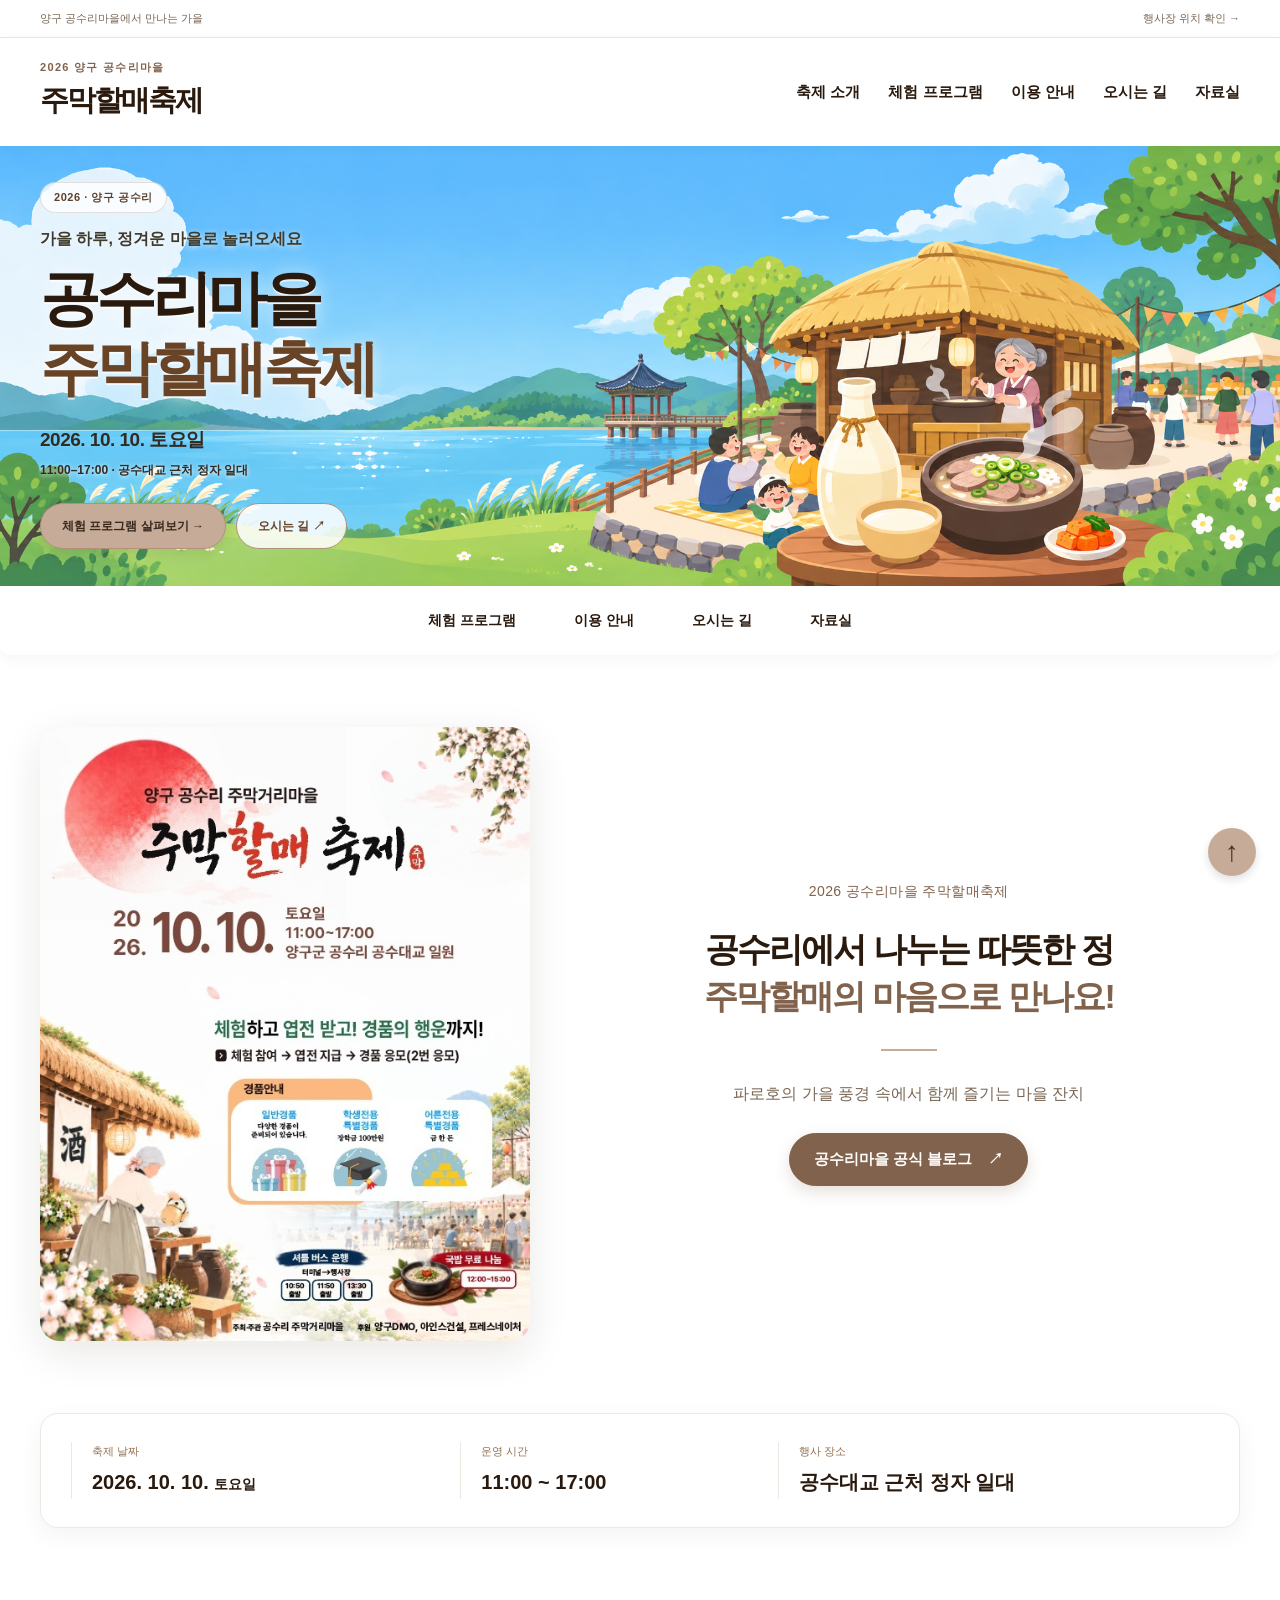
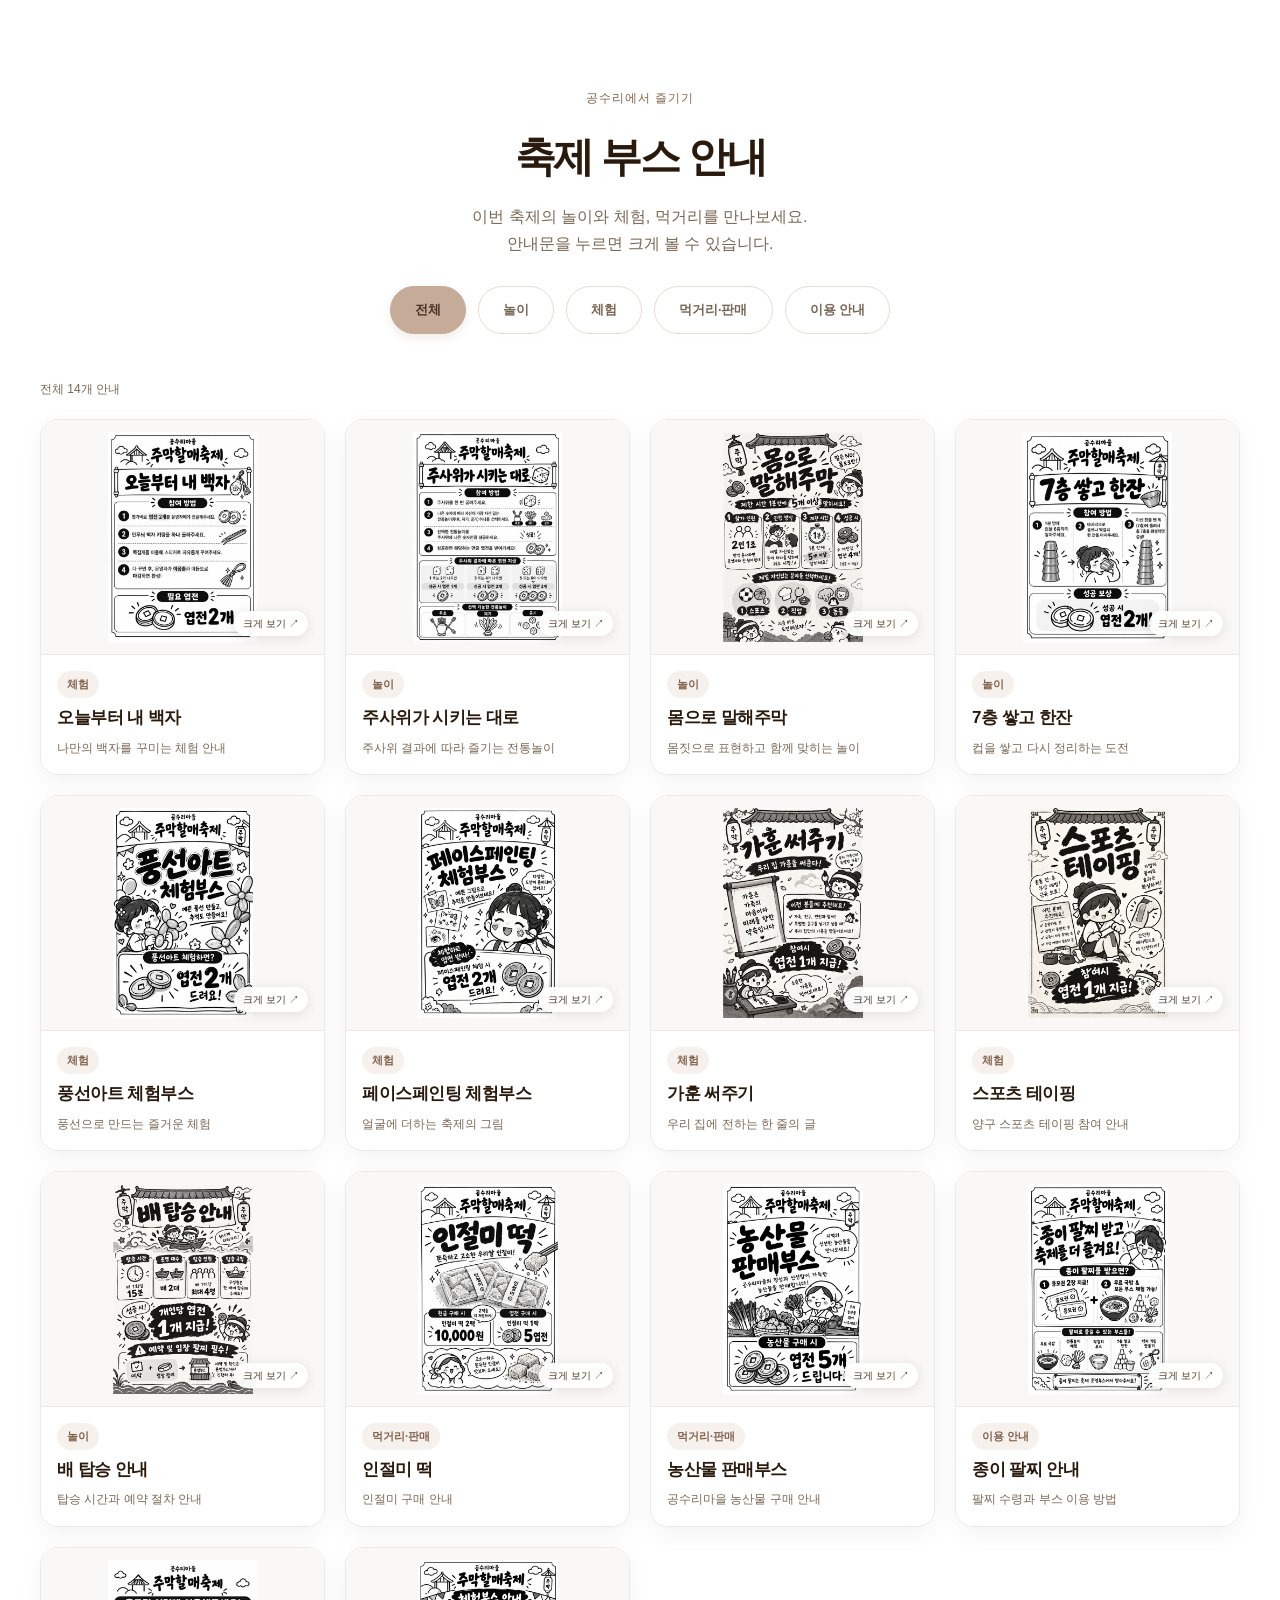
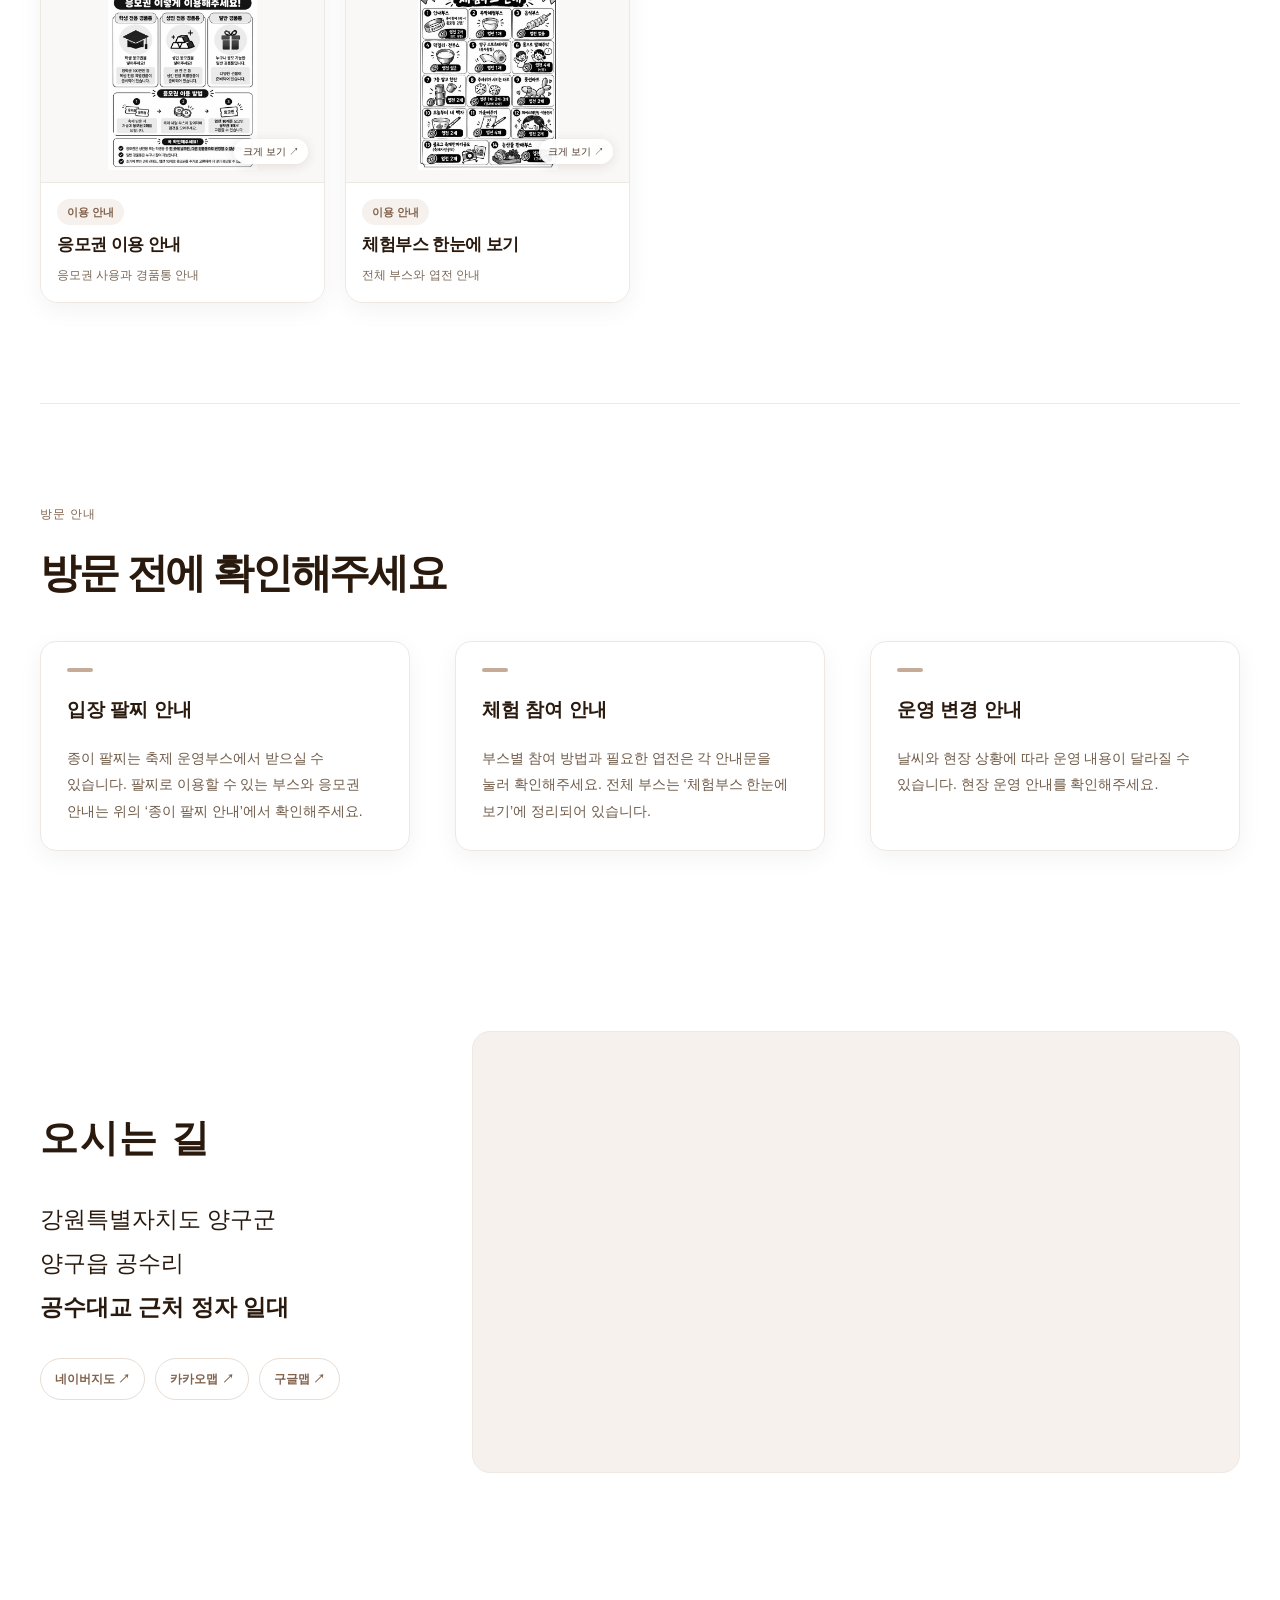
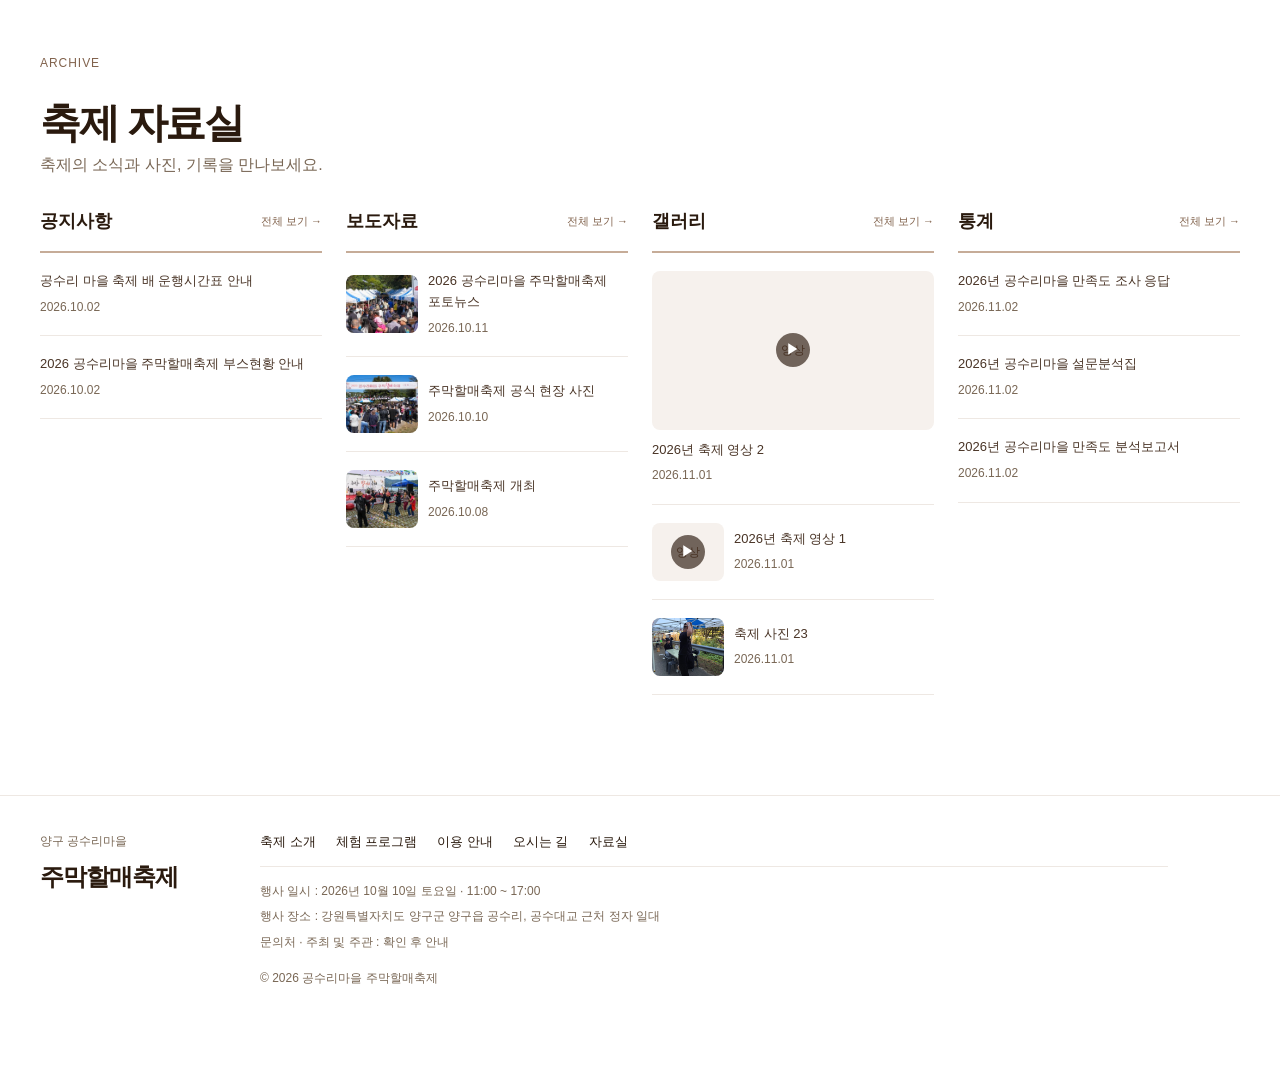
==== index.html @ d0088fd5 "Restore notice and statistics previews alongside press and gallery" ====
<!DOCTYPE html>
<html lang="ko">
<head>
  <meta charset="UTF-8">
  <meta name="viewport" content="width=device-width, initial-scale=1.0">

  <title>2026 공수리마을 주막할매축제</title>

  <meta
    name="description"
    content="2026년 10월 10일 11시부터 17시까지,
    양구 공수대교 근처 정자 일대에서 열리는 주막할매축제."
  >

  <link rel="stylesheet" href="style.css?v=20261102-floating-top">
  <link rel="stylesheet" href="layout.css?v=20261101-white-pastel">
  <link rel="stylesheet" href="ui.css?v=20261101-white">
  <link rel="stylesheet" href="booths.css?v=20261101-compact">

  <style>
    .village-layout .festival-location { display:grid; grid-template-columns:minmax(0,1fr) minmax(0,2fr); gap:48px; align-items:center; }
    .festival-location .location-copy h2 { margin:0 0 28px; font-size:clamp(28px,3vw,40px); letter-spacing:.04em; }
    .festival-location .location-address { margin:0; font-size:clamp(18px,1.8vw,24px); line-height:1.9; }
    .location-map { min-width:0; overflow:hidden; border:1px solid #eee8e3; border-radius:18px; background:#f6f1ed; }
    .location-map iframe { display:block; width:100%; height:440px; border:0; }
    .location-links { display:flex; flex-wrap:wrap; gap:10px; margin-top:28px; }
    .location-links a { border:1px solid #e7ddd5; border-radius:30px; padding:10px 14px; color:#81624c; background:#fff; font-size:12px; font-weight:700; }
    .location-links a:hover { background:#f6f1ed; border-color:#c6ac98; }
    .kakao-location-preview { display:block; position:relative; background:#fff; }
    .kakao-location-preview img { display:block; width:100%; height:auto; }
    .kakao-location-preview > span { display:block; padding:14px 20px; color:#81624c; font-size:13px; font-weight:700; border-top:1px solid #eee8e3; text-align:right; }
    @media(max-width:750px) {
      .village-layout .festival-location { grid-template-columns:1fr; gap:28px; }
      .location-map iframe { height:340px; }
    }
  .resources-title-row { display:flex; align-items:center; justify-content:flex-start; gap:16px; }
    .resources-title-row h2 { margin:0; }
    .resources-more, .plus-icon { display:inline-grid; place-items:center; flex:0 0 48px; width:48px; height:48px; padding:0; border:0; border-radius:0; background:transparent; color:#493426; box-shadow:none; text-decoration:none; font-size:32px; font-weight:400; line-height:1; }
    .resources-more:hover, .plus-icon:hover { background:transparent; color:#81624c; }
    .resources-more:focus-visible { outline:3px solid #81624c; outline-offset:4px; }
  .about-title-row { display:flex; align-items:center; gap:16px; }
    .about-title-row h2 { margin:0; }
    .about-title-row .plus-icon { display:inline-grid; place-items:center; flex:0 0 40px; width:40px; height:48px; padding:0; border:0; border-radius:0; background:transparent; color:#493426; box-shadow:none; text-decoration:none; font-size:32px; font-weight:400; line-height:1; }
    .about-title-row .plus-icon:hover { color:#81624c; background:transparent; }
    .about-title-row .plus-icon:focus-visible { outline:3px solid #81624c; outline-offset:4px; }

    /* Dropdown navigation for introduction and archive pages. */
    .village-layout .main-nav { align-items:center; overflow:visible; }
    .nav-dropdown { position:relative; }
    .nav-dropdown summary { position:relative; padding:10px 0; list-style:none; cursor:pointer; font-size:15px; font-weight:700; line-height:1.7; white-space:nowrap; }
    .nav-dropdown summary::-webkit-details-marker { display:none; }
    .nav-dropdown summary::after { content:""; position:absolute; left:0; right:0; bottom:0; height:2px; background:#c6ac98; transform:scaleX(0); transition:transform .2s; }
    .nav-dropdown[open] summary,.nav-dropdown summary:hover { color:#81624c; }
    .nav-dropdown[open] summary::after { transform:scaleX(1); }
    .nav-submenu { position:absolute; left:-22px; top:calc(100% + 12px); z-index:60; min-width:248px; padding:18px 0; border:1px solid #eee8e3; background:#fff; box-shadow:0 12px 28px rgb(42 26 14 / 10%); }
    .village-layout .main-nav .nav-submenu a { display:block; padding:14px 22px; font-size:14px; font-weight:400; white-space:nowrap; color:#2a1a0e; }
    .village-layout .main-nav .nav-submenu a::after { display:none; }
    .village-layout .main-nav .nav-submenu a:hover { background:#f6f1ed; color:#81624c; }
    .nav-dropdown summary:focus-visible,.nav-submenu a:focus-visible { outline:2px solid #81624c; outline-offset:3px; }
    .nav-dropdown:last-child .nav-submenu { left:auto; right:0; }
    @media(max-width:650px) {
      .village-layout .main-nav { overflow:visible; flex-wrap:wrap; gap:6px 17px; }
      .nav-dropdown summary { font-size:12px; }
      .nav-submenu { left:0; min-width:220px; top:100%; }
      .village-layout .main-nav .nav-submenu a { padding:13px 18px; font-size:13px; }
    }
.archive-menu{list-style:none;padding:0;margin:20px 0 0;max-width:520px;border-top:1px solid #e7ddd5}.archive-menu li{border-bottom:1px solid #e7ddd5}.archive-menu a{display:flex;align-items:center;justify-content:space-between;gap:24px;padding:14px 4px;color:#493426;text-decoration:none;font-size:15px}.archive-menu a:hover{color:#81624c;background:#faf8f6}.archive-menu a:focus-visible{outline:2px solid #81624c;outline-offset:3px}
    /* Poster and introduction below the main visual. */
    .village-layout #about.festival-overview { display:grid; grid-template-columns:minmax(0,.85fr) minmax(0,1.15fr); align-items:center; gap:48px; padding:72px 0; }
    .festival-poster { margin:0; min-width:0; }
    .festival-poster a { display:block; border-radius:20px; overflow:hidden; box-shadow:0 12px 40px rgb(42 26 14 / 10%); }
    .festival-poster img { display:block; width:100%; height:auto; }
    .festival-overview-copy { min-width:0; }
    .overview-label { display:inline-block; margin:0 0 16px; padding:7px 16px; border-radius:30px; background:#fff0f0; color:#bd3b46; font-size:13px; font-weight:700; letter-spacing:.03em; }
    .festival-overview h2 { margin:0; font-size:clamp(25px,2.65vw,39px); font-weight:900; letter-spacing:-.055em; line-height:1.4; }
    .festival-overview h2 span { color:#cf3c4b; background:linear-gradient(transparent 76%,#fff1d7 76%); }
    .overview-lead { margin:20px 0 26px; color:#796755; font-size:16px; line-height:1.8; }
    .overview-features { display:grid; grid-template-columns:repeat(2,minmax(0,1fr)); gap:14px; }
    .overview-feature { min-width:0; padding:24px 20px; border:1px solid #f1dedb; border-radius:18px; background:#fff; }
    .overview-icon { display:grid; place-items:center; width:46px; height:46px; margin-bottom:16px; border-radius:14px; background:#fff0f0; color:#cf3c4b; font-size:25px; }
    .overview-feature h3 { margin:0 0 10px; font-size:18px; line-height:1.5; }
    .overview-feature p { margin:0; color:#796755; font-size:13px; line-height:1.9; }
    .overview-message { margin-top:22px; padding:22px; border:1px solid #f5e6e1; border-radius:20px; background:#fffaf8; }
    .overview-message p { margin:0; color:#796755; font-size:14px; line-height:1.9; }
    .overview-actions { display:flex; flex-wrap:wrap; gap:12px; margin-top:26px; }
    .overview-button { display:inline-flex; align-items:center; justify-content:center; gap:18px; padding:14px 24px; border:1px solid #cf3c4b; border-radius:40px; font-weight:700; font-size:14px; text-decoration:none; }
    .overview-primary { background:#cf3c4b; color:white; box-shadow:0 6px 16px rgb(207 60 75 / 16%); }
    .overview-secondary { background:white; color:#bd3b46; }
    .overview-button:hover { filter:brightness(.95); }
    .overview-button:focus-visible,.festival-poster a:focus-visible { outline:3px solid #81624c; outline-offset:4px; }
    @media(max-width:950px) {
      .village-layout #about.festival-overview { gap:28px; grid-template-columns:minmax(0,.9fr) minmax(0,1.1fr); }
      .overview-feature { padding:18px 14px; }
      .overview-feature p br { display:none; }
      .overview-button { padding:12px 18px; font-size:13px; }
    }
    @media(max-width:700px) {
      .village-layout #about.festival-overview { grid-template-columns:1fr; padding:48px 0; gap:32px; }
      .festival-poster { width:min(100%,460px); margin:0 auto; }
      .festival-overview h2 { font-size:clamp(25px,6.5vw,34px); }
      .overview-feature h3 { font-size:16px; }
      .overview-message p br { display:none; }
      .overview-actions { gap:10px; }
    }

    .festival-overview-copy { text-align:center; font-family:inherit; }
    .overview-label { background:transparent; color:#81624c; padding:0; margin:0 0 22px; font-size:14px; font-weight:500; letter-spacing:.03em; }
    .festival-overview h2 { color:#2a1a0e; font-family:inherit; font-weight:800; }
    .festival-overview h2 span { color:#81624c; background:none; }
    .overview-divider { width:56px; margin:28px auto; border:0; border-top:2px solid #c6ac98; }
    .overview-lead { margin:0; color:#796755; font-family:inherit; font-size:16px; line-height:1.9; }
  .archive-columns{display:grid;grid-template-columns:repeat(4,minmax(0,1fr));gap:28px;margin-top:28px}.archive-column{min-width:0}.archive-column-heading{display:flex;align-items:center;justify-content:space-between;padding-bottom:14px;border-bottom:2px solid #c6ac98}.archive-column-heading h3{margin:0;font-size:19px}.archive-column-heading>a{padding:0 6px;font-size:25px;color:#81624c;text-decoration:none}.archive-recent{list-style:none;margin:0;padding:0}.archive-recent li{border-bottom:1px solid #eee8e3}.archive-recent a{display:block;padding:15px 0;color:#493426;text-decoration:none}.archive-recent strong{display:block;font-size:14px;font-weight:500;overflow:hidden;text-overflow:ellipsis;white-space:nowrap}.archive-recent time{display:block;margin-top:5px;font-size:12px;color:#796755}.archive-recent a:hover strong{text-decoration:underline}.archive-placeholder{padding:20px 0;color:#796755;font-size:13px}@media(max-width:900px){.archive-columns{grid-template-columns:repeat(2,minmax(0,1fr))}}@media(max-width:520px){.archive-columns{grid-template-columns:1fr}}.official-blog-link{display:inline-flex;align-items:center;gap:16px;margin:14px 0 6px;padding:9px 15px;border:1px solid #c6ac98;border-radius:6px;color:inherit;background:transparent;text-decoration:none;font-size:13px;line-height:1.5;opacity:.85}.official-blog-link:hover{opacity:1;background:rgba(198,172,152,.12)}.official-blog-link:focus-visible{outline:2px solid #81624c;outline-offset:4px}
    .village-layout .back-top { position:fixed; inset:auto calc(24px + env(safe-area-inset-right,0px)) calc(24px + env(safe-area-inset-bottom,0px)) auto; z-index:40; display:flex; align-items:center; justify-content:center; width:48px; height:48px; border-radius:50%; background:#c6ac98; color:#493426; text-decoration:none; line-height:1; box-shadow:0 4px 10px rgb(0 0 0 / 12%); -webkit-tap-highlight-color:transparent; }
    .village-layout .back-top:hover { background:#b99b83; }
    .village-layout .festival-footer .footer-inner { padding-right:72px; }
    .village-layout .festival-footer { padding-bottom:calc(88px + env(safe-area-inset-bottom,0px)); }
    @media(max-width:650px) {
      .village-layout .back-top { right:calc(16px + env(safe-area-inset-right,0px)); bottom:calc(20px + env(safe-area-inset-bottom,0px)); }
      .village-layout .festival-footer .footer-inner { padding-right:60px; }
    }

    .nav-dropdown summary.is-current { color:#81624c; }
    .nav-dropdown summary.is-current::after { transform:scaleX(1); }
  .festival-overview-copy .official-blog-link{margin-top:24px;color:#81624c}
    .village-layout .official-blog-link { padding:14px 24px; border:1px solid #81624c; border-radius:30px; background:#81624c; color:#fff; font-size:15px; font-weight:700; opacity:1; box-shadow:0 6px 16px rgb(129 98 76 / 20%); }
    .village-layout .official-blog-link:hover { background:#654b39; border-color:#654b39; color:#fff; }
    .village-layout .official-blog-link:focus-visible { outline:3px solid #81624c; outline-offset:4px; }

    .archive-columns.archive-preview-columns { grid-template-columns:repeat(2,minmax(0,1fr)); gap:40px; }
    .archive-column-heading>.archive-view-all { font-size:13px; padding:6px 0 6px 12px; white-space:nowrap; }
    .archive-preview-columns .archive-recent a { display:flex; align-items:center; gap:16px; padding:18px 0; }
    .archive-thumb { position:relative; display:flex; align-items:center; justify-content:center; flex:0 0 112px; width:112px; height:80px; background:#f6f1ed; border-radius:8px; overflow:hidden; }
    .archive-thumb img,.archive-thumb video { display:block; width:100%; height:100%; object-fit:cover; }
    .archive-thumb-empty { color:#81624c; font-size:12px; }
    .archive-thumb-play { position:absolute; left:50%; top:50%; transform:translate(-50%,-50%); display:grid; place-items:center; width:34px; height:34px; border-radius:50%; color:#fff; background:rgb(42 26 14 / 65%); font-size:14px; }
    .archive-preview-copy { min-width:0; flex:1; }
    .archive-preview-columns .archive-recent strong { white-space:normal; display:-webkit-box; -webkit-line-clamp:2; -webkit-box-orient:vertical; font-size:15px; line-height:1.6; }
    .archive-gallery .archive-recent li:first-child a { flex-direction:column; align-items:stretch; }
    .archive-gallery .archive-recent li:first-child .archive-thumb { width:100%; height:auto; flex:auto; aspect-ratio:16/9; }
    .archive-preview-columns a:focus-visible { outline:2px solid #81624c; outline-offset:4px; }
    @media(max-width:650px) { .archive-columns.archive-preview-columns { grid-template-columns:1fr; gap:32px; } .archive-thumb { flex-basis:96px; width:96px; height:72px; } }
.archive-columns.archive-preview-columns{grid-template-columns:repeat(4,minmax(0,1fr));gap:24px}.archive-text-list .archive-recent a{display:block}.archive-preview-columns .archive-column-heading{gap:8px}.archive-preview-columns .archive-column-heading h3{font-size:18px}.archive-preview-columns .archive-view-all{font-size:11px;white-space:nowrap}.archive-preview-columns .archive-thumb{flex-basis:72px;width:72px;height:58px}.archive-preview-columns .archive-recent a{gap:10px}.archive-preview-columns .archive-recent strong{font-size:13px}@media(max-width:1000px){.archive-columns.archive-preview-columns{grid-template-columns:repeat(2,minmax(0,1fr))}}@media(max-width:650px){.archive-columns.archive-preview-columns{grid-template-columns:1fr}}</style>
  <link rel="stylesheet" href="main-hero.css?v=20261101">
</head>

<body id="top" class="village-layout">
  <a class="skip-link" href="#main">본문 바로가기</a>

  <!-- 상단 작은 안내 -->
  <div class="top-bar">
    <div class="container top-bar-inner">
      <span>양구 공수리마을에서 만나는 가을</span>
      <a href="#location">행사장 위치 확인 →</a>
    </div>
  </div>

  <!-- 로고와 메뉴 -->
  <header class="site-header">
    <div class="container header-inner">
      <a class="brand" href="#top">
        <span class="brand-small">2026 양구 공수리마을</span>
        <span class="brand-title">주막할매축제</span>
      </a>

      <nav class="main-nav" aria-label="주요 메뉴">
        <details class="nav-dropdown">
          <summary data-section="about">축제 소개</summary>
          <div class="nav-submenu">
            <a href="about.html#village">공수리 마을 소개</a>
            <a href="about.html#festival-story">축제 배경 이야기</a>
            <a href="about.html#festival-history">공수리마을 축제 역사</a>
            <a href="about.html#greeting">이장님의 말씀</a>
          </div>
        </details>
        <a href="#programs">체험 프로그램</a>
        <a href="#guide">이용 안내</a>
        <a href="#location">오시는 길</a>
        <details class="nav-dropdown">
          <summary data-section="resources">자료실</summary>
          <div class="nav-submenu">
            <a href="board.html#notices">공지사항</a>
            <a href="board.html#press">보도 자료</a>
            <a href="board.html#photos">갤러리</a>
            <a href="board.html#statistics">통계</a>
          </div>
        </details>
      </nav>
    </div>
  </header>

  <main id="main">

    <!-- 큰 홍보 화면 -->
    <section class="hero" aria-labelledby="hero-title">
      <img class="main-festival-art" src="사진/배경/파로호%20호숫가%20막걸리%20축제.png" alt="호숫가 정자와 할머니의 주막, 가족들이 함께 즐기는 공수리마을 축제 일러스트" width="2172" height="724" fetchpriority="high">
      <div class="container hero-inner">
        <div class="hero-copy">
          <p class="hero-label">2026 · 양구 공수리</p>

          <p class="hero-intro">가을 하루, 정겨운 마을로 놀러오세요</p>

          <h1 id="hero-title">
            공수리마을<br>
            <span>주막할매축제</span>
          </h1>

          <p class="hero-event-date"><strong>2026. 10. 10. 토요일</strong><span>11:00–17:00 · 공수대교 근처 정자 일대</span></p>

          <div class="hero-actions">
          <a class="button button-dark" href="#programs">
            체험 프로그램 살펴보기 →
          </a>
          <a class="button button-outline" href="#location">오시는 길 ↗</a>
          </div>
        </div>

      </div>
    </section>

    <!-- 바로가기 -->
    <nav class="container quick-links" aria-label="방문객 바로가기">
      <a href="#programs">
        <span class="quick-number">즐길거리</span>
        <strong>체험 프로그램</strong>
        <span>어떤 즐거움이 기다릴까요? →</span>
      </a>

      <a href="#guide">
        <span class="quick-number">방문 전</span>
        <strong>이용 안내</strong>
        <span>방문 전에 확인해주세요 →</span>
      </a>

      <a href="#location">
        <span class="quick-number">찾아오는 길</span>
        <strong>오시는 길</strong>
        <span>공수리에서 만나요 →</span>
      </a>
          <a href="#resources"><span class="quick-number">축제 기록</span><strong>자료실</strong><span>소식과 사진을 만나보세요 →</span></a>
    </nav>

    <!-- 소개 -->
    <section id="about" class="section container festival-overview" aria-labelledby="overview-title">
      <figure class="festival-poster">
        <a href="assets/about/festival-poster-2026.jpg" target="_blank" rel="noopener noreferrer" aria-label="2026 주막할매축제 포스터 원본 크게 보기">
          <img src="assets/about/festival-poster-2026.jpg" width="585" height="733" loading="lazy" alt="2026 양구 공수리 주막할매축제 포스터. 10월 10일 토요일 11시부터 17시까지 공수대교 일원. 체험 참여와 엽전 지급, 경품 응모, 셔틀버스 운행 및 국밥 무료 나눔 안내.">
        </a>
      </figure>
      <div class="festival-overview-copy">
        <p class="overview-label">2026 공수리마을 주막할매축제</p>
        <h2 id="overview-title">공수리에서 나누는 따뜻한 정<br><span>주막할매의 마음으로 만나요!</span></h2>
        <hr class="overview-divider">
        <p class="overview-lead">파로호의 가을 풍경 속에서 함께 즐기는 마을 잔치</p>
        <a class="official-blog-link" href="https://m.blog.naver.com/gongsurimaeul" target="_blank" rel="noopener noreferrer" aria-label="공수리마을 공식 블로그 새 창에서 보기">공수리마을 공식 블로그 <span aria-hidden="true">↗</span></a>
      </div>
    </section>

    <!-- 운영 정보 띠 -->
    <section class="schedule-bar" aria-label="축제 날짜와 장소">
      <div class="container schedule-inner">
        <div>
          <span class="schedule-label">축제 날짜</span>
          <strong>2026. 10. 10. <small>토요일</small></strong>
        </div>

        <div>
          <span class="schedule-label">운영 시간</span>
          <strong>11:00 ~ 17:00</strong>
        </div>

        <div>
          <span class="schedule-label">행사 장소</span>
          <strong>공수대교 근처 정자 일대</strong>
        </div>
      </div>
    </section>


    <section id="programs" class="program-section booth-section" aria-labelledby="booths-title">
      <div class="container section">
        <div class="section-heading"><p class="eyebrow">공수리에서 즐기기</p><h2 id="booths-title">축제 부스 안내</h2><p>이번 축제의 놀이와 체험, 먹거리를 만나보세요.<br>안내문을 누르면 크게 볼 수 있습니다.</p></div>
        <div class="booth-filters program-filters" role="group" aria-label="부스 종류별 보기"><button type="button" data-booth-filter="전체" class="active" aria-pressed="true">전체</button><button type="button" data-booth-filter="놀이" class="" aria-pressed="false">놀이</button><button type="button" data-booth-filter="체험" class="" aria-pressed="false">체험</button><button type="button" data-booth-filter="먹거리·판매" class="" aria-pressed="false">먹거리·판매</button><button type="button" data-booth-filter="이용 안내" class="" aria-pressed="false">이용 안내</button></div>
        <p class="booth-count" role="status">전체 14개 안내</p>
        <div class="booth-grid">
          <article class="booth-card" data-category="체험">
            <button type="button" class="booth-open" data-booth-index="0" aria-label="오늘부터 내 백자 안내문 크게 보기">
              <span class="booth-image"><img src="assets/booths/KakaoTalk_20261031_164255578.jpg" width="520" height="780" loading="lazy" alt="오늘부터 내 백자 안내문"><span class="booth-enlarge" aria-hidden="true">크게 보기 ↗</span></span>
              <span class="booth-copy"><span class="badge">체험</span><strong>오늘부터 내 백자</strong><span class="booth-description">나만의 백자를 꾸미는 체험 안내</span></span>
            </button>
          </article>
          <article class="booth-card" data-category="놀이">
            <button type="button" class="booth-open" data-booth-index="1" aria-label="주사위가 시키는 대로 안내문 크게 보기">
              <span class="booth-image"><img src="assets/booths/KakaoTalk_20261031_164255578_01.jpg" width="520" height="780" loading="lazy" alt="주사위가 시키는 대로 안내문"><span class="booth-enlarge" aria-hidden="true">크게 보기 ↗</span></span>
              <span class="booth-copy"><span class="badge">놀이</span><strong>주사위가 시키는 대로</strong><span class="booth-description">주사위 결과에 따라 즐기는 전통놀이</span></span>
            </button>
          </article>
          <article class="booth-card" data-category="놀이">
            <button type="button" class="booth-open" data-booth-index="2" aria-label="몸으로 말해주막 안내문 크게 보기">
              <span class="booth-image"><img src="assets/booths/KakaoTalk_20261031_164255578_02.jpg" width="520" height="780" loading="lazy" alt="몸으로 말해주막 안내문"><span class="booth-enlarge" aria-hidden="true">크게 보기 ↗</span></span>
              <span class="booth-copy"><span class="badge">놀이</span><strong>몸으로 말해주막</strong><span class="booth-description">몸짓으로 표현하고 함께 맞히는 놀이</span></span>
            </button>
          </article>
          <article class="booth-card" data-category="놀이">
            <button type="button" class="booth-open" data-booth-index="3" aria-label="7층 쌓고 한잔 안내문 크게 보기">
              <span class="booth-image"><img src="assets/booths/KakaoTalk_20261031_164255578_03.jpg" width="520" height="780" loading="lazy" alt="7층 쌓고 한잔 안내문"><span class="booth-enlarge" aria-hidden="true">크게 보기 ↗</span></span>
              <span class="booth-copy"><span class="badge">놀이</span><strong>7층 쌓고 한잔</strong><span class="booth-description">컵을 쌓고 다시 정리하는 도전</span></span>
            </button>
          </article>
          <article class="booth-card" data-category="체험">
            <button type="button" class="booth-open" data-booth-index="4" aria-label="풍선아트 체험부스 안내문 크게 보기">
              <span class="booth-image"><img src="assets/booths/KakaoTalk_20261031_164255578_10.jpg" width="520" height="780" loading="lazy" alt="풍선아트 체험부스 안내문"><span class="booth-enlarge" aria-hidden="true">크게 보기 ↗</span></span>
              <span class="booth-copy"><span class="badge">체험</span><strong>풍선아트 체험부스</strong><span class="booth-description">풍선으로 만드는 즐거운 체험</span></span>
            </button>
          </article>
          <article class="booth-card" data-category="체험">
            <button type="button" class="booth-open" data-booth-index="5" aria-label="페이스페인팅 체험부스 안내문 크게 보기">
              <span class="booth-image"><img src="assets/booths/KakaoTalk_20261031_164255578_12.jpg" width="520" height="780" loading="lazy" alt="페이스페인팅 체험부스 안내문"><span class="booth-enlarge" aria-hidden="true">크게 보기 ↗</span></span>
              <span class="booth-copy"><span class="badge">체험</span><strong>페이스페인팅 체험부스</strong><span class="booth-description">얼굴에 더하는 축제의 그림</span></span>
            </button>
          </article>
          <article class="booth-card" data-category="체험">
            <button type="button" class="booth-open" data-booth-index="6" aria-label="가훈 써주기 안내문 크게 보기">
              <span class="booth-image"><img src="assets/booths/KakaoTalk_20261031_164255578_09.jpg" width="520" height="780" loading="lazy" alt="가훈 써주기 안내문"><span class="booth-enlarge" aria-hidden="true">크게 보기 ↗</span></span>
              <span class="booth-copy"><span class="badge">체험</span><strong>가훈 써주기</strong><span class="booth-description">우리 집에 전하는 한 줄의 글</span></span>
            </button>
          </article>
          <article class="booth-card" data-category="체험">
            <button type="button" class="booth-open" data-booth-index="7" aria-label="스포츠 테이핑 안내문 크게 보기">
              <span class="booth-image"><img src="assets/booths/KakaoTalk_20261031_164255578_11.jpg" width="520" height="780" loading="lazy" alt="스포츠 테이핑 안내문"><span class="booth-enlarge" aria-hidden="true">크게 보기 ↗</span></span>
              <span class="booth-copy"><span class="badge">체험</span><strong>스포츠 테이핑</strong><span class="booth-description">양구 스포츠 테이핑 참여 안내</span></span>
            </button>
          </article>
          <article class="booth-card" data-category="놀이">
            <button type="button" class="booth-open" data-booth-index="8" aria-label="배 탑승 안내 안내문 크게 보기">
              <span class="booth-image"><img src="assets/booths/KakaoTalk_20261031_164255578_05.jpg" width="520" height="780" loading="lazy" alt="배 탑승 안내 안내문"><span class="booth-enlarge" aria-hidden="true">크게 보기 ↗</span></span>
              <span class="booth-copy"><span class="badge">놀이</span><strong>배 탑승 안내</strong><span class="booth-description">탑승 시간과 예약 절차 안내</span></span>
            </button>
          </article>
          <article class="booth-card" data-category="먹거리·판매">
            <button type="button" class="booth-open" data-booth-index="9" aria-label="인절미 떡 안내문 크게 보기">
              <span class="booth-image"><img src="assets/booths/KakaoTalk_20261031_164255578_07.jpg" width="520" height="780" loading="lazy" alt="인절미 떡 안내문"><span class="booth-enlarge" aria-hidden="true">크게 보기 ↗</span></span>
              <span class="booth-copy"><span class="badge">먹거리·판매</span><strong>인절미 떡</strong><span class="booth-description">인절미 구매 안내</span></span>
            </button>
          </article>
          <article class="booth-card" data-category="먹거리·판매">
            <button type="button" class="booth-open" data-booth-index="10" aria-label="농산물 판매부스 안내문 크게 보기">
              <span class="booth-image"><img src="assets/booths/KakaoTalk_20261031_164255578_08.jpg" width="520" height="780" loading="lazy" alt="농산물 판매부스 안내문"><span class="booth-enlarge" aria-hidden="true">크게 보기 ↗</span></span>
              <span class="booth-copy"><span class="badge">먹거리·판매</span><strong>농산물 판매부스</strong><span class="booth-description">공수리마을 농산물 구매 안내</span></span>
            </button>
          </article>
          <article class="booth-card" data-category="이용 안내">
            <button type="button" class="booth-open" data-booth-index="11" aria-label="종이 팔찌 안내 안내문 크게 보기">
              <span class="booth-image"><img src="assets/booths/KakaoTalk_20261031_164255578_06.jpg" width="520" height="780" loading="lazy" alt="종이 팔찌 안내 안내문"><span class="booth-enlarge" aria-hidden="true">크게 보기 ↗</span></span>
              <span class="booth-copy"><span class="badge">이용 안내</span><strong>종이 팔찌 안내</strong><span class="booth-description">팔찌 수령과 부스 이용 방법</span></span>
            </button>
          </article>
          <article class="booth-card" data-category="이용 안내">
            <button type="button" class="booth-open" data-booth-index="12" aria-label="응모권 이용 안내 안내문 크게 보기">
              <span class="booth-image"><img src="assets/booths/KakaoTalk_20261031_164255578_04.jpg" width="520" height="780" loading="lazy" alt="응모권 이용 안내 안내문"><span class="booth-enlarge" aria-hidden="true">크게 보기 ↗</span></span>
              <span class="booth-copy"><span class="badge">이용 안내</span><strong>응모권 이용 안내</strong><span class="booth-description">응모권 사용과 경품통 안내</span></span>
            </button>
          </article>
          <article class="booth-card" data-category="이용 안내">
            <button type="button" class="booth-open" data-booth-index="13" aria-label="체험부스 한눈에 보기 안내문 크게 보기">
              <span class="booth-image"><img src="assets/booths/KakaoTalk_20261031_164255578_13.jpg" width="520" height="780" loading="lazy" alt="체험부스 한눈에 보기 안내문"><span class="booth-enlarge" aria-hidden="true">크게 보기 ↗</span></span>
              <span class="booth-copy"><span class="badge">이용 안내</span><strong>체험부스 한눈에 보기</strong><span class="booth-description">전체 부스와 엽전 안내</span></span>
            </button>
          </article>
        </div>
      </div>
    </section>
    <dialog class="booth-dialog" aria-labelledby="booth-dialog-title">
      <div class="booth-dialog-header"><h2 id="booth-dialog-title">부스 안내</h2><button type="button" class="booth-close" aria-label="안내문 닫기">닫기 ×</button></div>
      <div class="booth-dialog-body"><img id="booth-full-image" alt=""></div>
      <div class="booth-dialog-footer"><button type="button" class="booth-prev">← 이전</button><a id="booth-original" target="_blank" rel="noopener noreferrer">원본 보기 ↗</a><button type="button" class="booth-next">다음 →</button></div>
    </dialog>

    <!-- 이용 안내 -->
    <section id="guide" class="section container">
      <div class="section-heading">
        <p class="eyebrow">방문 안내</p>
        <h2>방문 전에 확인해주세요</h2>
      </div>

      <div class="guide-grid">
        <article class="guide-card">
          <h3>입장 팔찌 안내</h3>
          <p>
            종이 팔찌는 축제 운영부스에서 받으실 수 있습니다.
            팔찌로 이용할 수 있는 부스와 응모권 안내는
            위의 ‘종이 팔찌 안내’에서 확인해주세요.
          </p>
        </article>

        <article class="guide-card">
          <h3>체험 참여 안내</h3>
          <p>
            부스별 참여 방법과 필요한 엽전은
            각 안내문을 눌러 확인해주세요.
            전체 부스는 ‘체험부스 한눈에 보기’에 정리되어 있습니다.
          </p>
        </article>

        <article class="guide-card">
          <h3>운영 변경 안내</h3>
          <p>
            날씨와 현장 상황에 따라 운영 내용이
            달라질 수 있습니다.
            현장 운영 안내를 확인해주세요.
          </p>
        </article>
      </div>
    </section>

    <!-- 행사장 위치 -->
    <section id="location" class="info-area" aria-labelledby="location-title">
      <div class="container festival-location">
        <div class="location-copy">
          <h2 id="location-title">오시는 길</h2>
          <p class="location-address">
            강원특별자치도 양구군<br>
            양구읍 공수리<br>
            <strong>공수대교 근처 정자 일대</strong>
          </p>
          <nav class="location-links" aria-label="지도 서비스에서 행사장 찾기">
            <a href="https://map.naver.com/p/search/%EC%96%91%EA%B5%AC%20%EA%B3%B5%EC%88%98%EB%8C%80%EA%B5%90" target="_blank" rel="noopener noreferrer">네이버지도 ↗</a>
            <a href="https://map.kakao.com/link/map/1473094165" target="_blank" rel="noopener noreferrer">카카오맵 ↗</a>
            <a href="https://www.google.com/maps/search/?api=1&amp;query=%EC%96%91%EA%B5%AC%20%EA%B3%B5%EC%88%98%EB%8C%80%EA%B5%90" target="_blank" rel="noopener noreferrer">구글맵 ↗</a>
          </nav>
        </div>
        <div class="location-map">
          <iframe
            title="양구 공수대교 위치 — 드래그와 확대·축소가 가능한 구글 지도"
            src="https://maps.google.com/maps?q=%EC%96%91%EA%B5%AC%20%EA%B3%B5%EC%88%98%EB%8C%80%EA%B5%90&amp;output=embed&amp;hl=ko&amp;z=15"
            width="800"
            height="440"
            loading="lazy"
            referrerpolicy="no-referrer-when-downgrade"
            allowfullscreen
          ></iframe>
        </div>
      </div>
    </section>
    <section id="resources" class="section container" aria-labelledby="resources-title">
      <div class="section-heading">
        <p class="eyebrow">ARCHIVE</p>
        <div class="resources-title-row"><h2 id="resources-title">축제 자료실</h2></div>
        <p>축제의 소식과 사진, 기록을 만나보세요.</p>
      </div>
      <div class="archive-columns archive-preview-columns">
<section class="archive-column archive-text-list" aria-labelledby="recent-notices-title"><div class="archive-column-heading"><h3 id="recent-notices-title">공지사항</h3><a class="archive-view-all" href="board.html#notices">전체 보기 →</a></div><ul id="recent-notices" class="archive-recent"><li>자료를 불러오고 있습니다.</li></ul></section>
        <section class="archive-column" aria-labelledby="recent-press-title"><div class="archive-column-heading"><h3 id="recent-press-title">보도자료</h3><a class="archive-view-all" href="board.html#press">전체 보기 →</a></div><ul id="recent-press" class="archive-recent"><li>자료를 불러오고 있습니다.</li></ul></section>
        <section class="archive-column archive-gallery" aria-labelledby="recent-photos-title"><div class="archive-column-heading"><h3 id="recent-photos-title">갤러리</h3><a class="archive-view-all" href="board.html#photos">전체 보기 →</a></div><ul id="recent-photos" class="archive-recent"><li>자료를 불러오고 있습니다.</li></ul></section>
<section class="archive-column archive-text-list" aria-labelledby="recent-statistics-title"><div class="archive-column-heading"><h3 id="recent-statistics-title">통계</h3><a class="archive-view-all" href="board.html#statistics">전체 보기 →</a></div><ul id="recent-statistics" class="archive-recent"><li>자료를 불러오고 있습니다.</li></ul></section>
      </div>
    </section>
  </main>

  <!-- 하단 -->
  <footer class="festival-footer">
    <div class="container footer-inner">
      <a class="footer-brand" href="#top">
        <span>양구 공수리마을</span>
        <strong>주막할매축제</strong>
      </a>

      <div class="footer-content">
        <nav class="footer-links" aria-label="하단 메뉴">
          <a href="#about">축제 소개</a>
          <a href="#programs">체험 프로그램</a>
          <a href="#guide">이용 안내</a>
          <a href="#location">오시는 길</a>
          <a href="#resources">자료실</a>
        </nav>

        <p>행사 일시 : 2026년 10월 10일 토요일 · 11:00 ~ 17:00</p>
        <p>
          행사 장소 : 강원특별자치도 양구군 양구읍 공수리,
          공수대교 근처 정자 일대
        </p>
        <p>문의처 · 주최 및 주관 : 확인 후 안내</p>


        <p class="copyright">© 2026 공수리마을 주막할매축제</p>
      </div>

    </div>
  </footer>
  <a class="back-top" href="#top" aria-label="맨 위로 이동">↑</a>
  <script src="layout.js?v=20261102-archive-nav"></script>
  <script src="booths.js?v=20261101"></script>

  <script>
    (() => {
      const menus = [...document.querySelectorAll('.nav-dropdown')];
      menus.forEach(menu => {
        menu.addEventListener('toggle', () => {
          if (menu.open) menus.forEach(other => { if (other !== menu) other.open = false; });
        });
        menu.querySelectorAll('a').forEach(link => link.addEventListener('click', () => { menu.open = false; }));
      });
      document.addEventListener('click', event => {
        menus.forEach(menu => { if (!menu.contains(event.target)) menu.open = false; });
      });
      document.addEventListener('keydown', event => {
        if (event.key === 'Escape') menus.forEach(menu => {
          if (menu.open) { menu.open = false; menu.querySelector('summary').focus(); }
        });
      });
    })();
  </script>
<script src="archive-preview.js?v=20261102-four-lists" defer></script>

<script>
(() => {
  const backTop = document.querySelector('.back-top');
  if (!backTop) return;
  backTop.addEventListener('click', event => {
    event.preventDefault();
    const reducedMotion = window.matchMedia('(prefers-reduced-motion: reduce)').matches;
    window.scrollTo({top:0, left:0, behavior:reducedMotion ? 'instant' : 'smooth'});
  });
})();
</script>
</body>
</html>
---- style.css ----
/* 공통 색상 */
:root {
  --cream: #ffffff;
  --paper: #ffffff;
  --ink: #2a1a0e;
  --orange: #81624c;
  --green: #81624c;
  --line: #e7ddd5;
  --navy: #2a1a0e;
}

/* 기본 설정 */
* {
  box-sizing: border-box;
}

html {
  scroll-behavior: smooth;
  scroll-padding-top: 24px;
}

body {
  margin: 0;
  color: var(--ink);
  background: var(--paper);
  font-family: "Malgun Gothic", "맑은 고딕", sans-serif;
  line-height: 1.7;
  word-break: keep-all;
  overflow-wrap: anywhere;
}

a {
  color: inherit;
  text-decoration: none;
}

h1, h2, h3, p {
  margin-top: 0;
}

.container {
  width: min(1200px, 90%);
  margin: 0 auto;
}

a:focus-visible,
summary:focus-visible {
  outline: 3px solid var(--orange);
  outline-offset: 5px;
}

/* 키보드 사용자용 본문 바로가기 */
.skip-link {
  position: fixed;
  top: -100px;
  left: 15px;
  z-index: 10;
  padding: 12px 18px;
  background: var(--navy);
  color: white;
}

.skip-link:focus {
  top: 15px;
}

/* 상단 안내 */
.top-bar {
  background: var(--green);
  color: white;
  font-size: 12px;
}

.top-bar-inner {
  display: flex;
  justify-content: space-between;
  gap: 15px;
  padding: 9px 0;
}

/* 로고와 메뉴 */
.site-header {
  background: white;
  border-bottom: 1px solid var(--line);
}

.header-inner {
  display: flex;
  align-items: center;
  justify-content: space-between;
  gap: 30px;
  padding: 22px 0;
}

.brand-small {
  display: block;
  font-size: 12px;
  color: var(--orange);
  font-weight: 700;
}

.brand-title {
  display: block;
  font-size: 27px;
  font-weight: 900;
  letter-spacing: -1.5px;
}

.main-nav {
  display: flex;
  flex-wrap: wrap;
  gap: 10px 28px;
}

.main-nav a {
  padding: 8px 0;
  font-size: 15px;
  font-weight: 700;
}

.main-nav a:hover {
  color: var(--orange);
}

/* 큰 홍보 화면 */
.hero {
  position: relative;
  isolation: isolate;
  overflow: hidden;
  background-color: #ffffff;
  background-image:
    linear-gradient(90deg, rgb(255 255 255 / 8%) 0%, rgb(255 255 255 / 12%) 40%, rgb(255 255 255 / 88%) 72%, rgb(255 255 255 / 96%) 100%),
    url("사진/배경/KakaoTalk_20261101_101232154.jpg");
  background-size: cover;
  background-position: 75% center;
  background-repeat: no-repeat;
}

.hero-inner {
  position: relative;
  z-index: 1;
  display: grid;
  grid-template-columns: minmax(0, 1fr);
  justify-items: end;
  align-items: center;
  min-height: 580px;
  padding: 70px 0 100px;
}

.hero-copy {
  width: min(100%, 470px);
  text-align: right;
}

.hero-label {
  font-size: 12px;
  font-weight: 800;
  letter-spacing: 2px;
  color: var(--orange);
}

.hero-intro {
  margin: 22px 0 12px;
  font-size: 19px;
  font-weight: 700;
}

.hero h1 {
  margin-bottom: 24px;
  font-size: clamp(40px, 5vw, 68px);
  line-height: 1.2;
  letter-spacing: -3px;
}

.hero h1 span {
  color: var(--orange);
}

.hero-description {
  margin-bottom: 30px;
  font-size: 17px;
}

/* 공통 버튼 */
.button {
  display: inline-block;
  padding: 13px 22px;
  border-radius: 6px;
  font-size: 14px;
  font-weight: 700;
}

.button-dark {
  background: var(--green);
  color: white;
}

.button-dark:hover {
  background: #6e503c;
}

/* 운영 정보 */
.schedule-bar {
  background: var(--green);
  color: white;
}

.schedule-inner {
  display: grid;
  grid-template-columns: 1fr 0.8fr 1.2fr;
  gap: 30px;
  padding: 26px 0;
}

.schedule-inner > div {
  padding-left: 20px;
  border-left: 1px solid rgb(255 255 255 / 30%);
}

.schedule-label {
  display: block;
  margin-bottom: 4px;
  color: #2a1a0e;
  font-size: 12px;
}

.schedule-inner strong {
  font-size: 21px;
}

.schedule-inner small {
  font-size: 14px;
}

/* 바로가기 */
.quick-links {
  display: grid;
  grid-template-columns: repeat(4, minmax(0, 1fr));
  margin-top: 35px;
  border: 1px solid var(--line);
  border-radius: 10px;
  overflow: hidden;
}

.quick-links a {
  padding: 24px;
}

.quick-links a + a {
  border-left: 1px solid var(--line);
}

.quick-links a:hover {
  background: var(--cream);
}

.quick-links strong,
.quick-links span {
  display: block;
}

.quick-number {
  margin-bottom: 8px;
  color: var(--orange);
  font-size: 13px;
  font-weight: 800;
}

.quick-links strong {
  font-size: 18px;
}

.quick-links span:last-child {
  margin-top: 5px;
  color: #796755;
  font-size: 12px;
}

/* 섹션 공통 */
.section {
  padding-top: 90px;
  padding-bottom: 90px;
}

.eyebrow {
  margin-bottom: 10px;
  color: var(--orange);
  font-size: 12px;
  font-weight: 800;
  letter-spacing: 2px;
}

.section-heading h2 {
  margin-bottom: 18px;
  font-size: clamp(27px, 3.5vw, 38px);
  line-height: 1.4;
  letter-spacing: -1px;
}

.section-heading > p:last-child {
  color: #796755;
}

.about-description {
  max-width: 850px;
  margin-bottom: 0;
  color: #6f5b48;
  font-size: 17px;
}

/* 프로그램 카드 */
.program-section {
  background: var(--cream);
}

.program-grid {
  display: grid;
  grid-template-columns: repeat(3, minmax(0, 1fr));
  gap: 24px;
  margin-top: 30px;
}

.program-card {
  overflow: hidden;
  border: 1px solid var(--line);
  border-radius: 4px;
  background: white;
}

.card-cover {
  position: relative;
  min-height: 185px;
  padding: 30px;
  overflow: hidden;
}

.card-cover > span:first-child {
  display: block;
  font-size: 13px;
}

.card-cover strong {
  display: block;
  margin-top: 8px;
  font-size: 30px;
  letter-spacing: -1px;
}

.cover-number {
  position: absolute;
  right: 12px;
  bottom: -30px;
  font-size: 100px;
  font-weight: 900;
  opacity: 0.12;
}

.cover-craft {
  background: #ffffff;
  color: #745038;
}

.cover-drink {
  background: #ffffff;
  color: #745038;
}

.cover-story {
  background: #c6ac98;
  color: #745038;
}

.card-body {
  padding: 25px;
}

.badge {
  display: inline-block;
  padding: 4px 10px;
  border-radius: 20px;
  background: #ffffff;
  font-size: 12px;
  font-weight: 700;
}

.card-body h3 {
  margin: 16px 0 12px;
  font-size: 21px;
  line-height: 1.5;
}

.card-body > p {
  color: #6f5b48;
  font-size: 14px;
}

.card-note {
  padding-top: 15px;
  border-top: 1px solid var(--line);
  color: #796755;
  font-size: 12px;
}

.pending-program {
  margin-top: 25px;
  padding: 20px 24px;
  border: 1px dashed #d9c0a0;
  border-radius: 8px;
}

.pending-program strong {
  color: var(--orange);
  font-size: 14px;
}

.pending-program p {
  margin: 5px 0 0;
  font-size: 14px;
}

/* 이용 안내 */
.guide-grid {
  display: grid;
  grid-template-columns: repeat(3, minmax(0, 1fr));
  gap: 24px;
}

.guide-card {
  padding: 24px;
  border-top: 3px solid var(--green);
  background: #ffffff;
}

.guide-card h3 {
  font-size: 18px;
}

.guide-card p {
  margin-bottom: 0;
  color: #6f5b48;
  font-size: 14px;
}

/* 공지와 위치 */
.info-area {
  padding: 60px 0;
  background: #ffffff;
}

.info-grid {
  display: grid;
  grid-template-columns: 1fr 1fr;
  gap: 30px;
}

.info-panel {
  min-width: 0;
  padding: 32px;
  border: 1px solid var(--line);
  border-radius: 10px;
  background: white;
}

.info-panel h2 {
  font-size: 27px;
}

.notice-item {
  padding: 15px 0;
  border-top: 1px solid var(--line);
}

.notice-item summary {
  cursor: pointer;
  font-size: 14px;
  font-weight: 700;
}

.notice-item p {
  margin: 12px 0 0;
  color: #796755;
  font-size: 13px;
}

.location-panel {
  background: #ffffff;
}

.location-address {
  margin: 24px 0;
  font-size: 17px;
}

.location-panel > p:not(.eyebrow):not(.location-address) {
  color: #796755;
  font-size: 13px;
}

/* 하단 */
.festival-footer {
  padding: 35px 0 max(96px, calc(96px + env(safe-area-inset-bottom, 0px)));
  background: var(--navy);
  color: white;
}

.footer-inner {
  display: grid;
  grid-template-columns: 190px minmax(0, 1fr);
  gap: 30px;
}

.footer-brand span {
  display: block;
  color: #ffffff;
  font-size: 12px;
}

.footer-brand strong {
  display: block;
  margin-top: 6px;
  font-size: 24px;
  letter-spacing: -1px;
}

.footer-links {
  display: flex;
  flex-wrap: wrap;
  gap: 10px 20px;
  padding-bottom: 13px;
  margin-bottom: 14px;
  border-bottom: 1px solid #72543b;
  font-size: 13px;
}

.footer-links a:hover {
  text-decoration: underline;
}

.footer-content p {
  margin-bottom: 5px;
  color: #ffffff;
  font-size: 12px;
}

.footer-content .copyright {
  margin-top: 16px;
  color: #f6f1ed;
}

.back-top {
  position: fixed;
  right: calc(24px + env(safe-area-inset-right, 0px));
  bottom: calc(24px + env(safe-area-inset-bottom, 0px));
  z-index: 40;
  display: flex;
  align-items: center;
  justify-content: center;
  width: 48px;
  height: 48px;
  background: white;
  color: var(--navy);
  font-size: 28px;
}

.back-top:focus-visible {
  outline: 3px solid #81624c;
  outline-offset: 4px;
}

.festival-footer a:focus-visible {
  outline-color: #81624c;
}

.resources-list {
  padding: 0;
  margin: 24px 0 0;
  list-style: none;
  border-top: 2px solid var(--green);
}

.resource-item {
  display: flex;
  flex-wrap: wrap;
  align-items: center;
  justify-content: space-between;
  gap: 20px;
  padding: 24px 0;
  border-bottom: 1px solid var(--line);
}

.resource-item > div { flex: 1 1 240px; min-width: 0; }
.resource-item h3 { margin: 0 0 4px; font-size: 19px; }
.resource-item time { color: #796755; font-size: 13px; }
.resource-item p { margin: 8px 0 0; color: #6f5b48; font-size: 14px; }
#resources-status { color: #6f5b48; }

/* 태블릿과 작은 화면 */
@media (max-width: 1000px) {
  .header-inner {
    flex-direction: column;
    align-items: flex-start;
    gap: 15px;
  }

  .main-nav {
    gap: 8px 22px;
  }

  .quick-links {
    grid-template-columns: repeat(2, minmax(0, 1fr));
  }

  .quick-links a:nth-child(3) {
    border-left: 0;
  }

  .quick-links a:nth-child(n + 3) {
    border-top: 1px solid var(--line);
  }

  .program-grid,
  .guide-grid {
    grid-template-columns: 1fr;
  }
}

/* 휴대폰 */
@media (max-width: 650px) {
  .top-bar-inner > span {
    display: none;
  }

  .top-bar-inner {
    justify-content: flex-end;
  }

  .brand-title {
    font-size: 25px;
  }

  .main-nav {
    gap: 6px 16px;
  }

  .main-nav a {
    font-size: 13px;
  }

  .hero-inner {
    grid-template-columns: 1fr;
    min-height: auto;
    padding: 50px 0 85px;
  }

  .hero h1 {
    letter-spacing: -2px;
  }

  .hero-intro {
    font-size: 15px;
  }

  .hero-description {
    font-size: 14px;
  }

  .hero {
    background-image:
      linear-gradient(90deg, rgb(255 255 255 / 40%) 0%, rgb(255 255 255 / 86%) 45%, rgb(255 255 255 / 95%) 100%),
      url("사진/배경/KakaoTalk_20261101_101232154.jpg");
  }

  .schedule-inner {
    grid-template-columns: 1fr;
    gap: 18px;
  }

  .schedule-inner strong {
    font-size: 19px;
  }

  .quick-links a {
    padding: 18px;
  }

  .quick-links strong {
    font-size: 16px;
  }

  .section {
    padding-top: 50px;
    padding-bottom: 50px;
  }

  .about-description {
    font-size: 15px;
  }

  .info-grid {
    grid-template-columns: 1fr;
  }

  .info-panel {
    padding: 24px;
  }

  .footer-inner {
    grid-template-columns: minmax(0, 1fr);
    gap: 22px;
  }

  .footer-brand {
    grid-column: 1;
    grid-row: 1;
  }

  .back-top {
    right: calc(16px + env(safe-area-inset-right, 0px));
    bottom: calc(16px + env(safe-area-inset-bottom, 0px));
  }

  .footer-content {
    grid-column: 1 / -1;
    grid-row: 2;
  }
}

@media (prefers-reduced-motion: reduce) {
  html {
    scroll-behavior: auto;
  }
}


/* Quiet neutral surfaces with related warm accents. */
.top-bar { background:#ffffff; color:#796755; border-bottom:1px solid #eee8e3; }
.schedule-bar { background:white; color:#2a1a0e; border-bottom:1px solid #eee8e3; }
.schedule-label { color:#92704f; }
.schedule-inner > div { border-color:#eee8e3; }
.program-section, .info-area { background:#ffffff; }
.cover-craft, .cover-drink, .cover-story { background:white; color:#2a1a0e; border-top:2px solid #d8b58d; }
.card-cover > span:first-child { color:#92704f; }
.cover-number { color:#c6ac98; opacity:.18; }
.guide-card { background:transparent; border-top:1px solid #d8b58d; }
.info-panel, .location-panel { background:white; }
.badge { background:#ffffff; color:#745038; }
.card-note { border-top-color:#eee8e3; }
.quick-number { color:#81624c; }
.quick-links a:hover { background:#ffffff; }
.button-dark { background:#81624c; }
.button-dark:hover { background:#6e503c; }
---- layout.css ----
/* Village festival: open layouts and restrained warm accents. */
.village-layout { background:#fff; }
.village-layout .container { width:min(1240px,calc(100% - 80px)); }
.village-layout .top-bar { background:#ffffff; font-size:11px; }
.village-layout .header-inner { padding:25px 0; gap:40px; }
.village-layout .brand-title { font-size:29px; letter-spacing:-2px; }
.village-layout .brand-small { font-size:11px; letter-spacing:.12em; }
.village-layout .main-nav { gap:28px; }
.village-layout .main-nav a { font-size:14px; }
.village-layout .site-header { border-bottom:1px solid #eee8e3; }
.village-layout .hero { display:grid; grid-template-columns:56% 44%; background:#ffffff; }
.hero-photo { background:url('사진/배경/KakaoTalk_20261101_101232154.jpg') center 42% / cover no-repeat; min-height:580px; }
.village-layout .hero-inner { width:100%; min-height:580px; display:flex; align-items:center; padding:60px clamp(30px,4vw,75px); }
.village-layout .hero-copy { width:100%; text-align:left; }
.village-layout .hero-label { font-size:12px; letter-spacing:.12em; color:#81624c; }
.village-layout .hero-intro { font-size:16px; font-weight:400; margin-top:28px; }
.village-layout .hero h1 { font-size:clamp(36px,4.25vw,65px); letter-spacing:-.065em; line-height:1.22; margin:18px 0 28px; }
.village-layout .hero h1 span { color:#81624c; }
.village-layout .hero-description { font-size:14px; line-height:1.9; color:#796755; }
.village-layout .button { border-radius:0; padding:13px 20px; }
.village-layout .quick-links { margin:0 auto; border:0; box-shadow:none; border-bottom:1px solid #eee8e3; }
.village-layout .quick-links a { padding:28px 20px; background:white; }
.village-layout .quick-links a:first-child { padding-left:0; }
.village-layout .quick-links a + a { border:0; }
.village-layout .quick-number { font-size:10px; font-weight:400; color:#92704f; margin-bottom:8px; }
.village-layout .quick-links strong { font-size:19px; }
.village-layout .quick-links span:last-child { margin-top:8px; color:#796755; }
.village-layout .section { padding-top:100px; padding-bottom:100px; }
.village-layout #about { display:grid; grid-template-columns:1fr 1fr; align-items:end; gap:90px; }
.village-layout .eyebrow { color:#81624c; font-size:12px; font-weight:500; letter-spacing:.08em; margin-bottom:22px; }
.village-layout .section-heading h2 { font-size:clamp(29px,3.2vw,44px); letter-spacing:-.055em; line-height:1.35; font-weight:800; }
.village-layout .about-description { font-size:16px; line-height:2; padding-bottom:20px; }
.village-layout .schedule-bar { background:#ffffff; border-top:1px solid #eee8e3; border-bottom:1px solid #eee8e3; }
.village-layout .schedule-inner { padding:30px 0; }
.village-layout .schedule-label { color:#92704f; font-size:11px; }
.village-layout .schedule-inner strong { font-size:20px; }
.village-layout .program-section { background:white; }
.village-layout .program-section .section-heading { margin-bottom:35px; }
.program-filters { display:flex; flex-wrap:wrap; gap:10px; margin:32px 0 40px; }
.program-filters button { border:1px solid #e7ddd5; border-radius:30px; background:white; padding:11px 22px; font:inherit; font-size:13px; color:#796755; cursor:pointer; }
.program-filters button.active { border-color:#81624c; background:#81624c; color:white; }
.program-filters button:focus-visible { outline:2px solid #81624c; outline-offset:4px; }
.village-layout .program-grid { display:block; margin:0; }
.village-layout .program-card { display:grid; grid-template-columns:32% 1fr; border:0; border-top:1px solid #e7ddd5; border-radius:0; padding:38px 0; gap:65px; overflow:visible; }
.village-layout .program-card[hidden] { display:none; }
.village-layout .card-cover { background:transparent; border:0; min-height:0; padding:0; overflow:visible; }
.village-layout .card-cover>span:first-child { color:#92704f; font-size:12px; }
.village-layout .card-cover strong { font-size:30px; line-height:1.3; margin:12px 0 0; letter-spacing:-1.5px; }
.village-layout .cover-number { position:static; display:block; font-size:12px; color:#92704f; opacity:1; margin-top:25px; }
.village-layout .card-body { padding:0; display:grid; grid-template-columns:1fr 210px; column-gap:30px; }
.village-layout .badge { padding:0; background:none; border-radius:0; font-size:11px; color:#81624c; }
.village-layout .card-body h3 { grid-column:1; font-size:21px; margin:10px 0 15px; }
.village-layout .card-body>p { grid-column:1; font-size:14px; line-height:1.9; margin-bottom:0; }
.village-layout .card-note { grid-column:2; grid-row:1 / 4; align-self:center; padding:0 0 0 25px; border:0; border-left:1px solid #eee8e3; line-height:1.9; font-size:12px; }
.village-layout .pending-program { border:0; border-top:1px solid #e7ddd5; border-radius:0; padding:25px 0; margin:0; }
.village-layout #guide { border-top:1px solid #eee8e3; }
.village-layout .guide-grid { gap:45px; margin-top:40px; }
.village-layout .guide-card { padding:25px 0 0; background:transparent; border-top:1px solid #d8b58d; }
.village-layout .guide-card h3 { font-size:19px; }
.village-layout .guide-card p { line-height:1.9; }
.village-layout .info-area { background:#ffffff; padding:80px 0; }
.village-layout .info-grid { gap:75px; }
.village-layout .info-panel { padding:0; border:0; border-radius:0; background:transparent; }
.village-layout .info-panel h2 { font-size:32px; letter-spacing:-1.5px; }
.village-layout .notice-item { padding:20px 0; }
.village-layout .location-address { font-size:20px; line-height:1.8; }
.village-layout .festival-footer { background:#2a1a0e; }
@media(max-width:1050px) {
 .village-layout .header-inner { gap:20px; }
 .village-layout .main-nav { gap:18px; }
 .village-layout .hero-inner { padding:40px 30px; }
 .village-layout .hero h1 { font-size:42px; }
 .village-layout .hero-description br { display:none; }
 .village-layout .card-body { grid-template-columns:1fr; }
 .village-layout .card-note { grid-column:1; grid-row:auto; margin-top:20px; padding:15px 0 0; border:0; border-top:1px solid #eee8e3; }
}
@media(max-width:650px) {
 .village-layout .container { width:calc(100% - 40px); }
 .village-layout .header-inner { padding:20px 0 16px; }
 .village-layout .main-nav { gap:12px 19px; }
 .village-layout .main-nav a { font-size:12px; }
 .village-layout .hero { grid-template-columns:1fr; }
 .hero-photo { min-height:0; aspect-ratio:1.65; background-position:center 42%; }
 .village-layout .hero-inner { min-height:0; padding:34px 24px 40px; }
 .village-layout .hero-intro { margin-top:18px; font-size:14px; }
 .village-layout .hero h1 { font-size:43px; margin:14px 0 20px; }
 .village-layout .hero-description { font-size:13px; }
 .village-layout .quick-links { grid-template-columns:repeat(2,1fr); }
 .village-layout .quick-links a { padding:22px 12px; }
 .village-layout .quick-links a:first-child { padding-left:12px; }
 .village-layout .quick-links a:nth-child(n+3) { border-top:1px solid #eee8e3; }
 .village-layout .quick-links strong { font-size:16px; }
 .village-layout .quick-links span:last-child { font-size:10px; }
 .village-layout .section { padding-top:60px; padding-bottom:60px; }
 .village-layout #about { grid-template-columns:1fr; gap:18px; }
 .village-layout .about-description { font-size:14px; padding-bottom:0; }
 .village-layout .schedule-inner { gap:18px; }
 .village-layout .schedule-inner>div { display:flex; gap:18px; align-items:baseline; }
 .village-layout .schedule-label { min-width:50px; }
 .village-layout .schedule-inner strong { font-size:16px; }
 .program-filters { gap:7px; margin-bottom:25px; }
 .program-filters button { padding:8px 12px; font-size:11px; }
 .village-layout .program-card { grid-template-columns:1fr; gap:24px; padding:28px 0; }
 .village-layout .card-cover strong { font-size:28px; }
 .village-layout .cover-number { display:none; }
 .village-layout .card-body h3 { font-size:19px; }
 .village-layout .guide-grid { gap:24px; }
 .village-layout .info-area { padding:60px 0; }
 .village-layout .info-grid { grid-template-columns:1fr; gap:55px; }
}
---- ui.css ----
/* Soft festival UI, adapted to the village's warm neutral palette. */
.village-layout { --ui-accent:#81624c; --ui-soft:#f6f1ed; --ui-border:#eee8e3; --ui-shadow:0 7px 24px rgb(42 26 14 / 5%); }
.village-layout .site-header { position:sticky; top:0; z-index:30; box-shadow:0 2px 12px rgb(42 26 14 / 4%); border-bottom:0; }
.village-layout .header-inner { padding:20px 0; }
.village-layout .main-nav a { position:relative; font-size:15px; }
.village-layout .main-nav a::after { content:""; position:absolute; bottom:0; left:0; width:0; height:2px; background:var(--ui-accent); transition:width .2s; }
.village-layout .main-nav a:hover::after,.village-layout .main-nav a.is-current::after { width:24px; }
.village-layout .hero { margin:24px auto 0; width:min(1320px,calc(100% - 48px)); border-radius:22px; overflow:hidden; background:#ffffff; }
.village-layout .hero-photo { min-height:540px; }
.village-layout .hero-inner { min-height:540px; }
.village-layout .hero-label { display:inline-block; border:1px solid #e0d0c4; background:#ffffff; padding:6px 13px; border-radius:30px; font-size:11px; letter-spacing:.05em; }
.village-layout .hero-intro { margin-top:20px; }
.village-layout .hero h1 { font-weight:900; }
.village-layout .hero-actions { display:flex; flex-wrap:wrap; gap:12px; align-items:center; }
.village-layout .button { border-radius:50px; padding:14px 24px; font-size:13px; font-weight:700; border:1px solid var(--ui-accent); transition:background .2s,box-shadow .2s,transform .2s; }
.village-layout .button-dark { background:var(--ui-accent); color:white; box-shadow:0 5px 12px rgb(128 99 77 / 13%); }
.village-layout .button-outline { background:transparent; color:var(--ui-accent); }
.village-layout .button:hover { transform:translateY(-2px); box-shadow:0 7px 15px rgb(128 99 77 / 12%); }
.village-layout .button:focus-visible { outline:2px solid var(--ui-accent); outline-offset:4px; }
.village-layout .quick-links { position:sticky; top:var(--header-height,95px); z-index:25; background:white; display:flex; justify-content:center; gap:38px; width:100%; padding:0 24px; border:0; box-shadow:0 5px 14px rgb(42 26 14 / 4%); }
.village-layout .quick-links a,.village-layout .quick-links a:first-child { position:relative; padding:23px 10px; border:0; }
.village-layout .quick-number,.village-layout .quick-links span:last-child { display:none; }
.village-layout .quick-links strong { font-size:14px; font-weight:700; }
.village-layout .quick-links a::after { content:""; position:absolute; left:50%; bottom:10px; width:0; height:3px; border-radius:3px; background:var(--ui-accent); transform:translateX(-50%); transition:width .2s; }
.village-layout .quick-links a:hover,.village-layout .quick-links a.is-current { color:var(--ui-accent); background:transparent; }
.village-layout .quick-links a:hover::after,.village-layout .quick-links a.is-current::after { width:23px; }
.village-layout .section { scroll-margin-top:calc(var(--header-height,95px) + 70px); }
.village-layout #programs { scroll-margin-top:calc(var(--header-height,95px) + 70px); }
.village-layout #about { padding:90px 0; }
.village-layout .section-heading h2 { font-weight:900; }
.village-layout .about-description { background:#ffffff; border-radius:18px; padding:28px 30px; margin:0; font-size:15px; }
.village-layout .schedule-bar { width:min(1240px,calc(100% - 80px)); margin:0 auto 80px; border:1px solid var(--ui-border); border-radius:18px; background:#fff; box-shadow:var(--ui-shadow); }
.village-layout .schedule-inner { width:100%; padding:28px 30px; }
.village-layout .program-section { background:#ffffff; }
.village-layout .program-section>.section { padding-top:80px; }
.village-layout .program-section .section-heading { text-align:center; margin-bottom:25px; }
.program-filters { justify-content:center; margin:28px 0 45px; gap:12px; }
.program-filters button { border:1px solid #e7ddd5; padding:12px 24px; background:white; font-weight:700; transition:background .2s,box-shadow .2s; }
.program-filters button.active { background:var(--ui-accent); border-color:var(--ui-accent); box-shadow:0 4px 10px rgb(128 99 77 / 12%); }
.program-filters button:hover:not(.active) { background:var(--ui-soft); border-color:#c6ac98; }
.village-layout .program-grid { display:grid; grid-template-columns:repeat(3,minmax(0,1fr)); gap:24px; align-items:stretch; }
.village-layout .program-card { display:flex; flex-direction:column; padding:28px; gap:24px; border:1px solid #eee8e3; border-radius:18px; background:white; box-shadow:var(--ui-shadow); }
.village-layout .program-card[hidden] { display:none; }
.village-layout .card-cover { position:relative; padding:0 0 22px; border-bottom:1px solid var(--ui-border); }
.village-layout .card-cover strong { font-size:28px; padding-right:34px; }
.village-layout .cover-number { position:absolute; right:0; top:0; margin:0; display:grid; place-items:center; width:36px; height:36px; border-radius:12px; background:var(--ui-soft); color:var(--ui-accent); font-size:12px; font-weight:800; }
.village-layout .card-body { display:flex; flex-direction:column; flex:1; gap:0; }
.village-layout .badge { align-self:flex-start; padding:5px 10px; border-radius:30px; background:#f6f1ed; color:#81624c; font-size:10px; }
.village-layout .card-body h3 { font-size:19px; margin:15px 0 12px; }
.village-layout .card-body>p { font-size:14px; line-height:1.85; margin:0 0 24px; }
.village-layout .card-note { margin-top:auto; padding:18px 0 0; border:0; border-top:1px dashed #eee8e3; font-size:11px; line-height:1.9; }
.village-layout .pending-program { padding:20px 24px; margin-top:25px; border:1px solid var(--ui-border); border-radius:14px; background:#ffffff; }
.village-layout .guide-card { background:#fff; padding:26px; border:1px solid var(--ui-border); border-radius:16px; box-shadow:var(--ui-shadow); }
.village-layout .guide-card h3 { font-size:19px; margin-bottom:18px; }
.village-layout .guide-card h3::before { content:""; display:block; width:26px; height:4px; border-radius:4px; background:#c6ac98; margin-bottom:22px; }
.village-layout .info-panel { background:white; padding:32px; border:1px solid var(--ui-border); border-radius:18px; box-shadow:var(--ui-shadow); scroll-margin-top:calc(var(--header-height,95px) + 80px); }
.village-layout .info-grid { gap:28px; }
.village-layout .notice-item { border-color:var(--ui-border); }
.village-layout .notice-item summary { list-style:none; position:relative; padding-right:28px; font-size:14px; }
.village-layout .notice-item summary::-webkit-details-marker { display:none; }
.village-layout .notice-item summary::after { content:"+"; position:absolute; right:0; top:0; color:var(--ui-accent); font-size:19px; line-height:1.3; }
.village-layout .notice-item[open] summary::after { content:"−"; }
.village-layout .back-top { border-radius:50%; background:var(--ui-accent); color:white; border:0; box-shadow:0 4px 10px rgb(0 0 0 / 12%); }
@media(max-width:1000px) {
 .village-layout .program-grid { gap:16px; }
 .village-layout .program-card { padding:22px; }
 .village-layout .card-cover strong { font-size:24px; }
 .village-layout .hero { grid-template-columns:52% 48%; }
 .village-layout .hero-actions { gap:10px; }
 .village-layout .hero-actions .button { padding:12px 18px; font-size:12px; }
}
@media(max-width:650px) {
 .village-layout .header-inner { padding:15px 0 12px; gap:12px; }
 .village-layout .main-nav { gap:17px; flex-wrap:nowrap; width:100%; overflow-x:auto; }
 .village-layout .main-nav a { flex:0 0 auto; }
 .village-layout .main-nav a { font-size:12px; }
 .village-layout .hero { width:calc(100% - 28px); margin-top:16px; border-radius:18px; grid-template-columns:1fr; }
 .village-layout .hero-photo { min-height:0; }
 .village-layout .hero-inner { min-height:0; padding:28px 22px 34px; }
 .village-layout .hero h1 { font-size:40px; }
 .village-layout .quick-links { gap:9px; padding:0 12px; }
 .village-layout .quick-links a,.village-layout .quick-links a:first-child { padding:20px 5px; border:0; }
 .village-layout .quick-links strong { font-size:11px; white-space:nowrap; }
 .village-layout .quick-links a::after { bottom:8px; }
 .village-layout #about { padding:55px 0; }
 .village-layout .about-description { padding:22px; font-size:14px; }
 .village-layout .schedule-bar { width:calc(100% - 40px); margin-bottom:55px; border-radius:16px; }
 .village-layout .schedule-inner { width:100%; padding:24px; }
 .village-layout .program-section>.section { padding-top:55px; }
 .program-filters { gap:7px; margin:25px 0 30px; }
 .program-filters button { padding:9px 11px; font-size:11px; }
 .village-layout .program-grid { grid-template-columns:1fr; gap:20px; }
 .village-layout .program-card { padding:25px; }
 .village-layout .card-cover strong { font-size:28px; }
 .village-layout .cover-number { display:grid; }
 .village-layout .card-note { margin-top:4px; }
 .village-layout .guide-grid { gap:18px; }
 .village-layout .guide-card { padding:25px; }
 .village-layout .info-panel { padding:25px; }
}
@media(prefers-reduced-motion:reduce) { .village-layout .button,.program-filters button,.village-layout a::after { transition:none; } }

/* White canvas and light pastel brown controls. */
.village-layout { --ui-accent:#C6AC98; --ui-soft:#F6F1ED; background:#fff; }
.village-layout .top-bar,.village-layout .hero,.village-layout .about-description,.village-layout .program-section,.village-layout .info-area,.village-layout .pending-program { background:#fff; }
.village-layout .button-dark,.program-filters button.active,.village-layout .back-top { background:#C6AC98; color:#493426; border-color:#C6AC98; }
.village-layout .button-dark:hover { background:#B99B83; color:#35261c; }
.village-layout .button-outline,.village-layout .quick-links a.is-current,.village-layout .quick-links a:hover { color:#81624C; }
.village-layout .hero h1 span { color:#81624C; }
.village-layout .main-nav a::after,.village-layout .quick-links a::after { background:#C6AC98; }
.village-layout .cover-number { color:#81624C; }
.village-layout .notice-item summary::after { color:#81624C; }
.village-layout .festival-footer { background:#fff; color:#2A1A0E; border-top:1px solid #EEE8E3; }
.village-layout .footer-brand span,.village-layout .footer-content p,.village-layout .copyright { color:#796755; }
.village-layout .footer-links { border-color:#EEE8E3; }

/* Consistent white section backgrounds. */
.village-layout .hero { background:#fff; }
.village-layout #about { background:#fff; }
.village-layout .program-section { background:#fff; }
.village-layout #guide { background:#fff; }
.village-layout .info-area { background:#fff; }
.village-layout #resources,.village-layout .festival-footer { background:#fff; }
---- booths.css ----
.booth-count { margin:0 0 20px; color:#796755; font-size:12px; }
.booth-grid { display:grid; grid-template-columns:repeat(4,minmax(0,1fr)); gap:20px; }
.booth-card { min-width:0; background:white; border:1px solid #eee8e3; border-radius:18px; box-shadow:0 7px 24px rgb(42 26 14 / 5%); overflow:hidden; }
.booth-card[hidden] { display:none; }
.booth-open { display:block; width:100%; padding:0; border:0; background:white; color:#2a1a0e; font:inherit; text-align:left; cursor:pointer; }
.booth-open:focus-visible { outline:3px solid #81624c; outline-offset:-4px; }
.booth-image { position:relative; display:block; padding:12px; background:#faf8f6; border-bottom:1px solid #eee8e3; }
.booth-image img { display:block; width:100%; height:210px; object-fit:contain; }
.booth-enlarge { position:absolute; bottom:18px; right:16px; padding:4px 9px; border-radius:20px; background:rgb(255 255 255 / 95%); color:#493426; font-size:10px; box-shadow:0 2px 12px rgb(42 26 14 / 12%); }
.booth-copy { display:flex; flex-direction:column; align-items:flex-start; gap:8px; padding:16px; }
.booth-copy .badge { background:#f6f1ed; color:#81624c; padding:4px 10px; border-radius:20px; font-size:11px; }
.booth-copy strong { font-size:17px; line-height:1.4; letter-spacing:-.5px; }
.booth-description { font-size:12px; color:#796755; }
.booth-open:hover .booth-enlarge { background:#c6ac98; }
.booth-dialog { padding:0; border:1px solid #eee8e3; border-radius:18px; width:min(900px,calc(100% - 32px)); max-height:calc(100dvh - 40px); color:#2a1a0e; background:white; box-shadow:0 15px 70px rgb(0 0 0 / 20%); }
.booth-dialog[open] { display:flex; flex-direction:column; }
.booth-dialog::backdrop { background:rgb(42 26 14 / 65%); }
.booth-dialog-header { display:flex; align-items:center; justify-content:space-between; gap:20px; padding:18px 24px; border-bottom:1px solid #eee8e3; }
.booth-dialog-header h2 { margin:0; font-size:18px; }
.booth-dialog button { font:inherit; font-size:13px; cursor:pointer; background:#f6f1ed; color:#493426; border:1px solid #e7ddd5; border-radius:30px; padding:8px 14px; }
.booth-dialog-body { overflow:auto; min-height:0; padding:16px; background:#faf8f6; }
.booth-dialog-body img { display:block; width:100%; height:auto; background:white; }
.booth-dialog-footer { display:flex; justify-content:space-between; align-items:center; padding:14px 24px; gap:12px; border-top:1px solid #eee8e3; }
.booth-dialog-footer a { color:#81624c; font-size:13px; text-decoration:underline; }
body.booth-modal-open { overflow:hidden; }
@media(max-width:1100px) { .booth-grid { grid-template-columns:repeat(3,minmax(0,1fr)); gap:18px; } }
@media(max-width:800px) { .booth-grid { grid-template-columns:repeat(2,minmax(0,1fr)); gap:16px; } }
@media(max-width:600px) {
 .booth-grid { grid-template-columns:repeat(2,minmax(0,1fr)); gap:12px; }
 .booth-card { border-radius:13px; }
 .booth-image { padding:8px; }
 .booth-image img { height:150px; }
 .booth-enlarge { bottom:12px; right:10px; padding:3px 6px; font-size:9px; }
 .booth-copy { padding:12px; gap:7px; }
 .booth-copy strong { font-size:14px; letter-spacing:-.4px; }
 .booth-copy .badge { font-size:9px; padding:3px 7px; }
 .booth-description { font-size:11px; line-height:1.6; }
 .booth-filters { gap:7px; }
 .booth-filters button { padding:9px 12px; font-size:11px; }
 .booth-dialog-header { padding:14px 16px; }
 .booth-dialog-header h2 { font-size:16px; }
 .booth-dialog-footer { padding:12px 16px; }
 .booth-dialog-body { padding:8px; }
}
---- main-hero.css ----
/* Illustrated festival key visual, using the user's original artwork. */
.village-layout .hero { position:relative; display:block; width:100%; margin:0; border-radius:0; background:#d7effb; isolation:isolate; }
.main-festival-art { display:block; width:100%; height:auto; min-height:440px; object-fit:cover; object-position:center; }
.village-layout .hero-inner { position:absolute; inset:0; width:min(1240px,calc(100% - 80px)); min-height:0; padding:0; margin:0 auto; display:flex; align-items:center; }
.village-layout .hero-copy { width:46%; max-width:540px; padding:24px 0; text-align:left; }
.village-layout .hero-label { margin:0 0 12px; padding:5px 13px; background:rgb(255 255 255 / 80%); color:#5d422c; border:1px solid rgb(128 99 77 / 20%); font-size:11px; }
.village-layout .hero-intro { margin:0 0 12px; font-size:16px; font-weight:700; color:#3e3a2c; text-shadow:0 1px 6px rgb(255 255 255 / 75%); }
.village-layout .hero h1 { margin:0 0 20px; color:#2a1a0e; font-size:clamp(42px,4.7vw,76px); font-weight:900; line-height:1.16; letter-spacing:-.07em; text-shadow:0 2px 0 rgb(255 255 255 / 70%),0 0 18px rgb(255 255 255 / 65%); }
.village-layout .hero h1 span { color:#694326; }
.hero-event-date { display:flex; flex-direction:column; gap:4px; margin:0 0 22px; color:#332a22; }
.hero-event-date strong { font-size:19px; letter-spacing:-.5px; }
.hero-event-date span { font-size:12px; font-weight:700; text-shadow:0 1px 5px white; }
.village-layout .hero-actions { gap:10px; }
.village-layout .hero-actions .button { padding:12px 21px; font-size:12px; }
.village-layout .hero-actions .button-dark { background:#c6ac98; color:#38281c; border-color:#b0927b; box-shadow:0 4px 12px rgb(87 60 40 / 12%); }
.village-layout .hero-actions .button-outline { background:rgb(255 255 255 / 85%); color:#694326; border-color:#b0927b; }
@media(min-width:1700px) { .village-layout .hero-inner { width:calc(100% - 14%); max-width:1700px; } }
@media(max-width:900px) and (min-width:651px) {
 .village-layout .hero-inner { width:calc(100% - 48px); }
 .main-festival-art { min-height:420px; object-position:55% center; }
 .village-layout .hero-copy { width:49%; }
 .village-layout .hero h1 { font-size:43px; }
 .village-layout .hero-intro { font-size:13px; }
 .hero-event-date strong { font-size:16px; }
 .hero-event-date span { font-size:11px; }
 .village-layout .hero-actions .button { padding:10px 14px; font-size:11px; }
}
@media(max-width:650px) {
 .main-festival-art { width:100%; height:240px; min-height:0; object-fit:cover; object-position:75% center; }
 .village-layout .hero { background:white; }
 .village-layout .hero-inner { position:relative; inset:auto; width:100%; padding:28px 24px 32px; }
 .village-layout .hero-copy { width:100%; max-width:none; padding:0; }
 .village-layout .hero-label { font-size:10px; margin-bottom:14px; background:#f6f1ed; }
 .village-layout .hero-intro { font-size:13px; text-shadow:none; margin-bottom:10px; }
 .village-layout .hero h1 { font-size:39px; text-shadow:none; margin-bottom:18px; }
 .hero-event-date { margin-bottom:22px; }
 .hero-event-date strong { font-size:17px; }
 .hero-event-date span { font-size:11px; }
 .village-layout .hero-actions { flex-wrap:wrap; gap:10px; }
 .village-layout .hero-actions .button { padding:12px 17px; font-size:11px; }
}
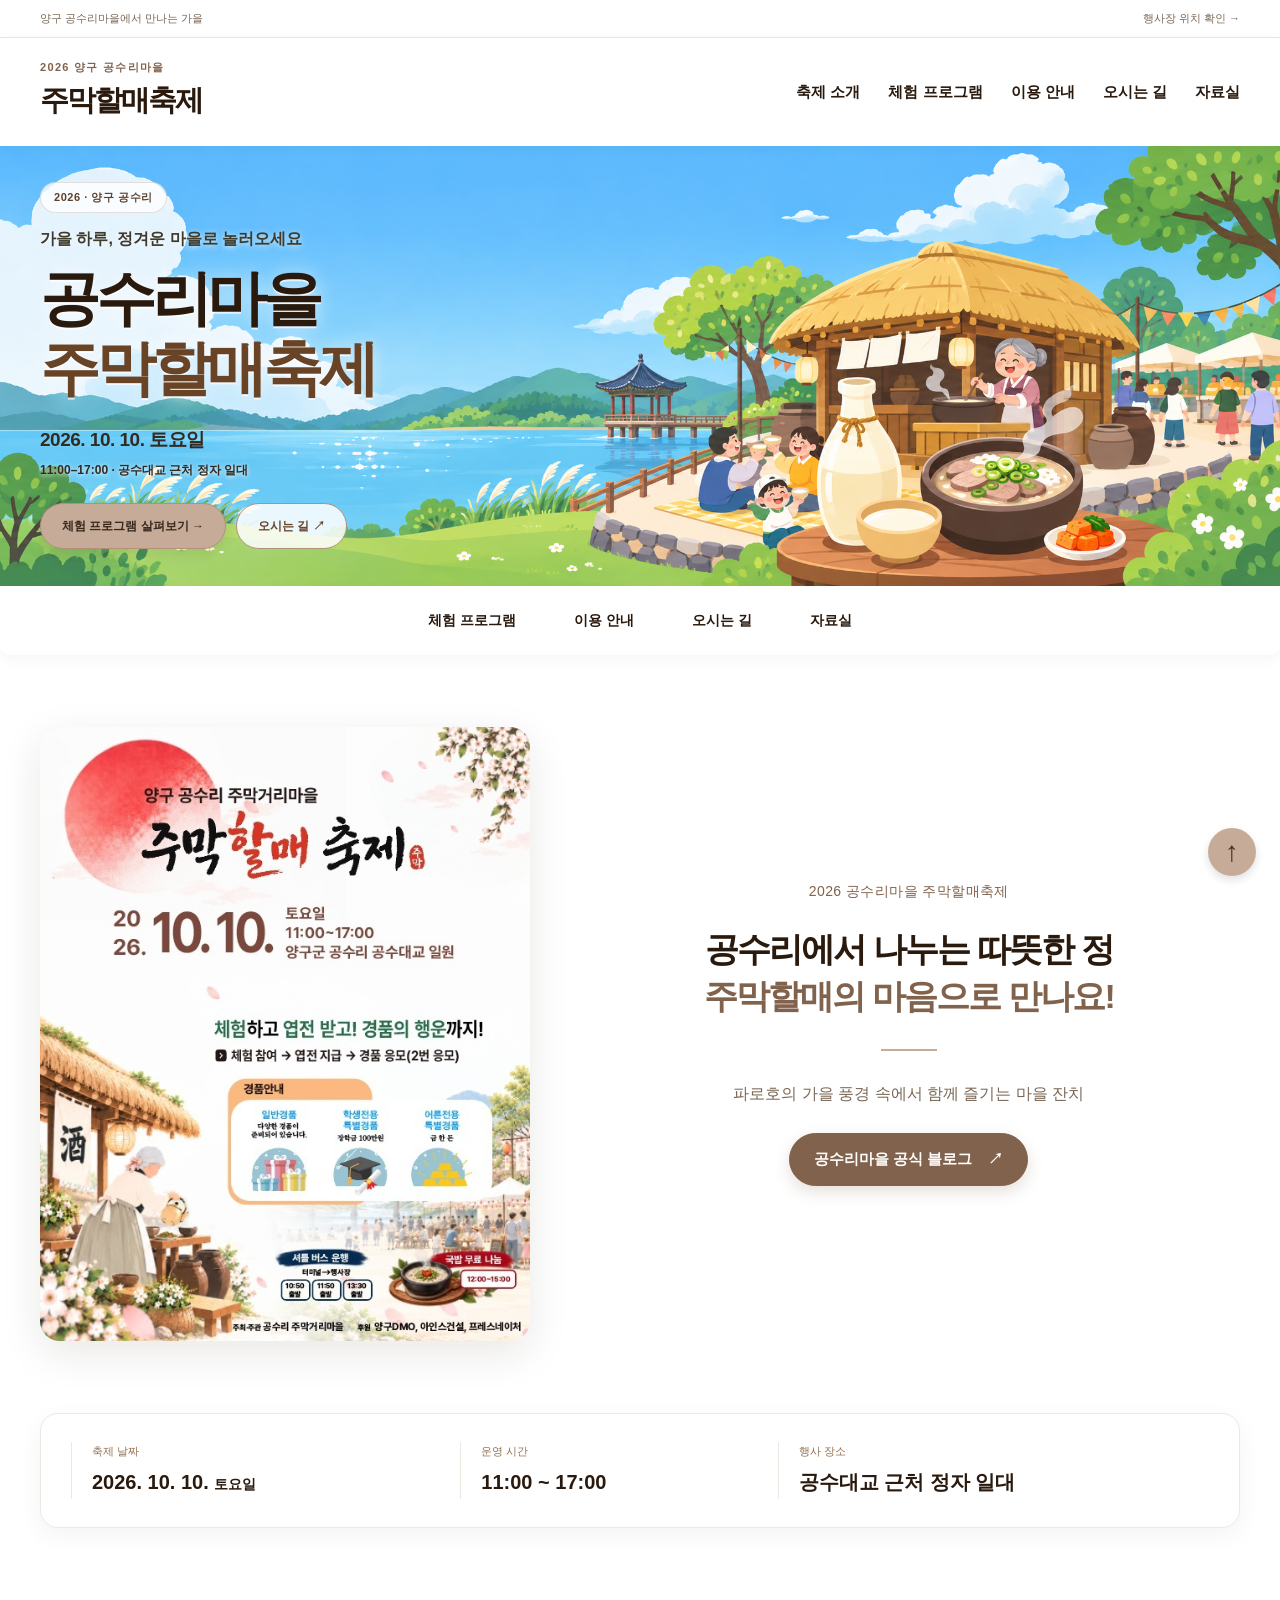
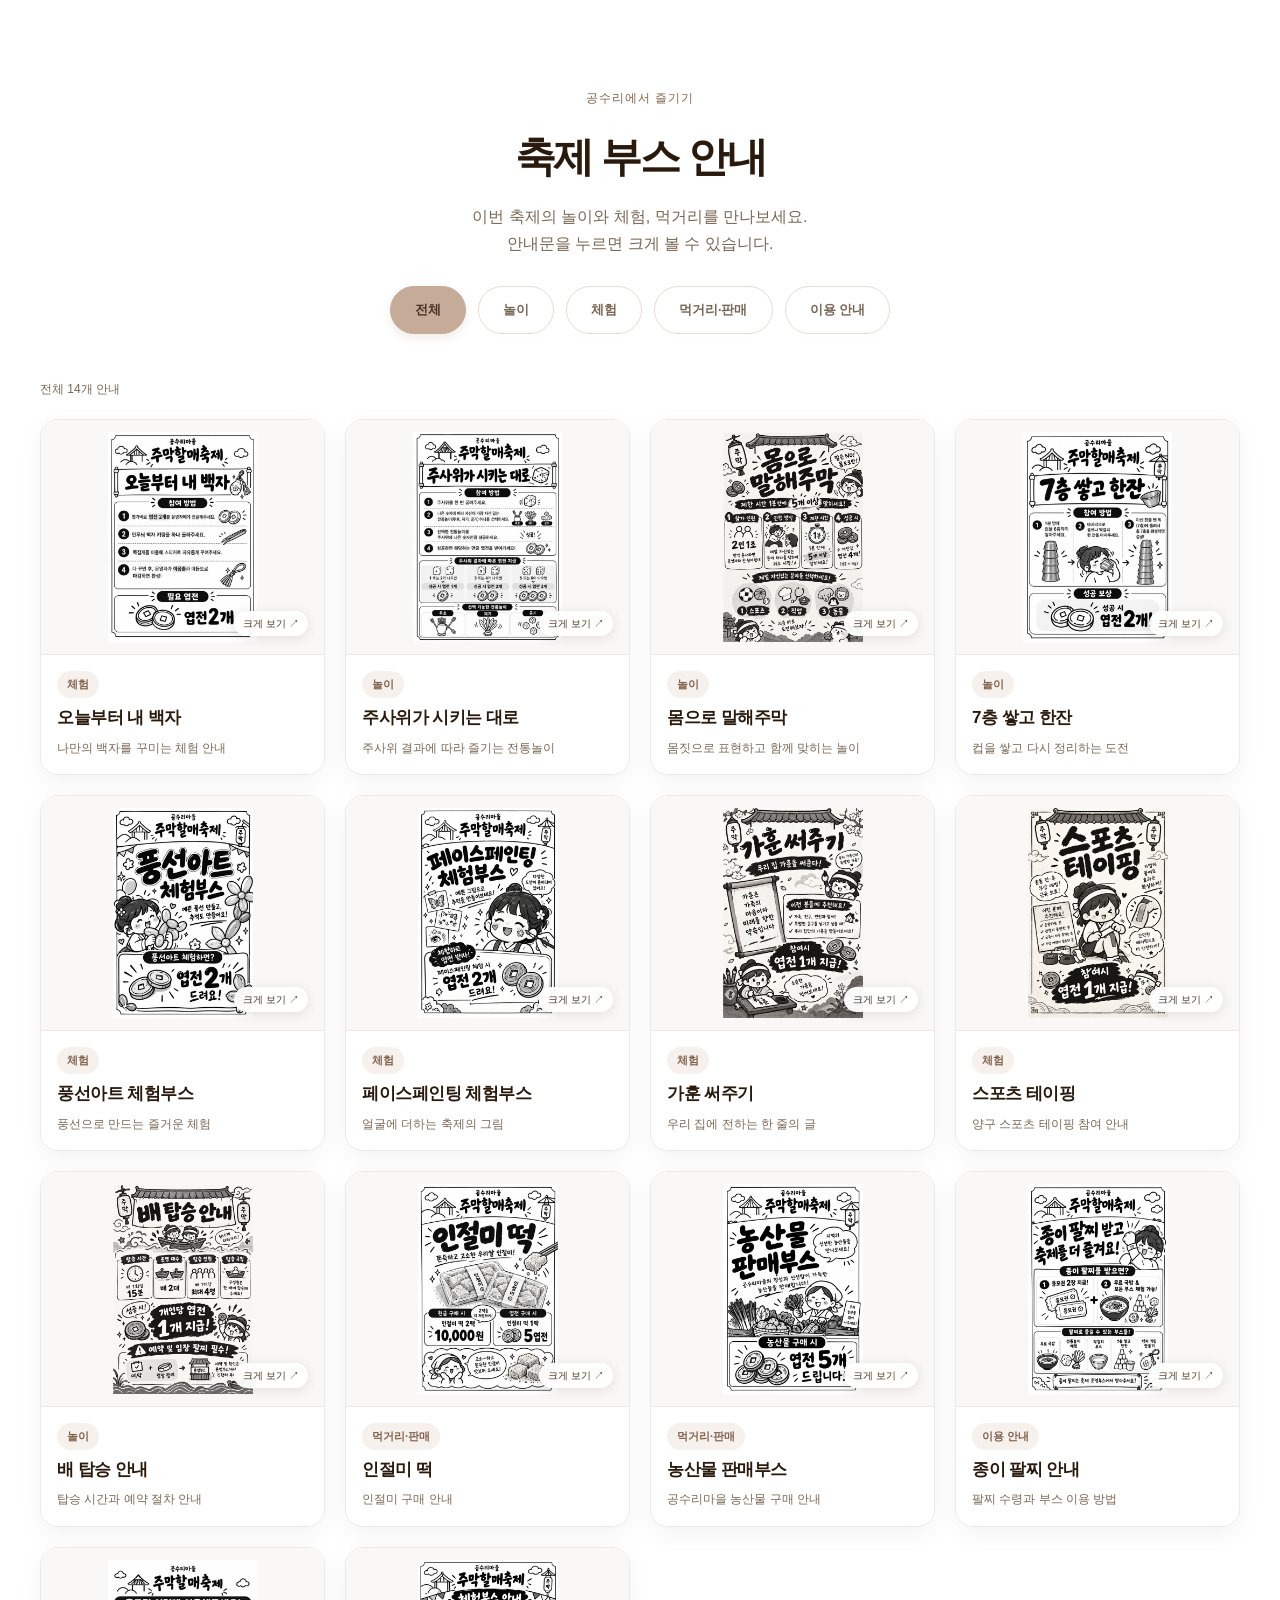
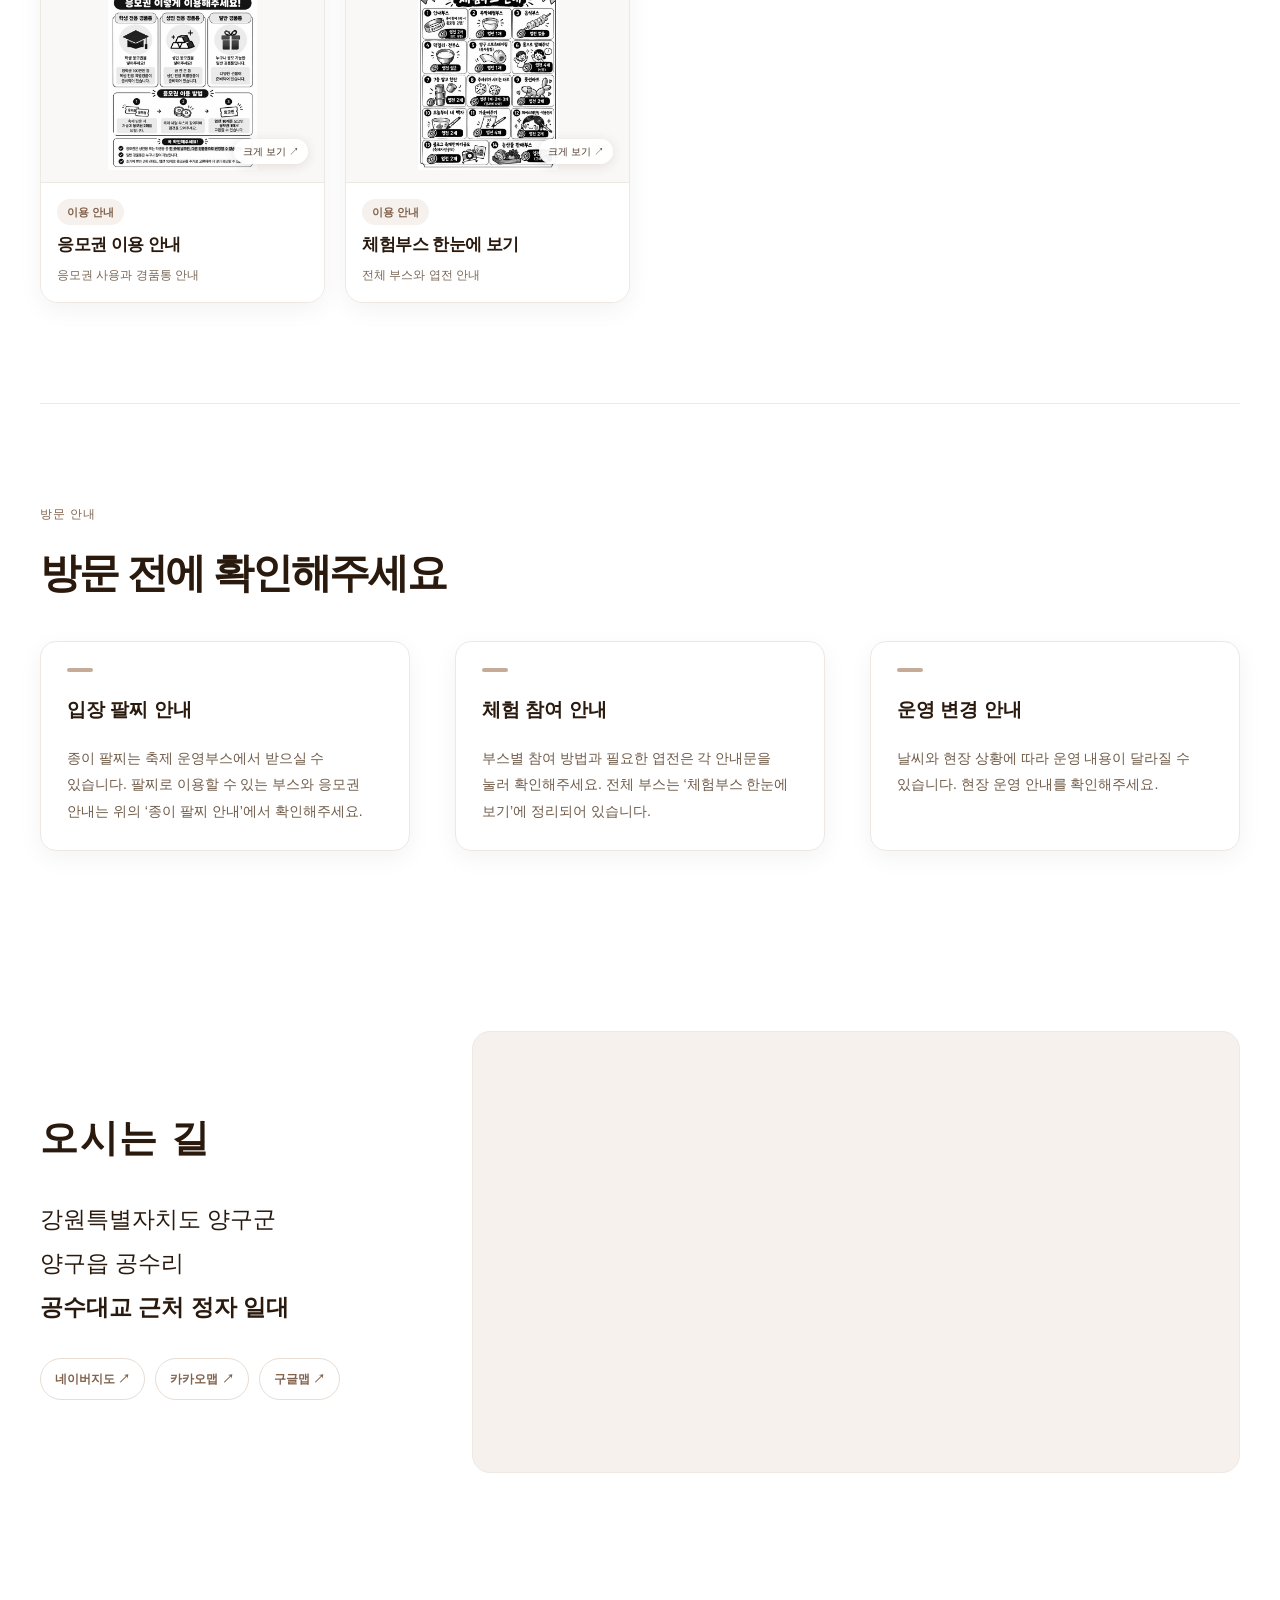
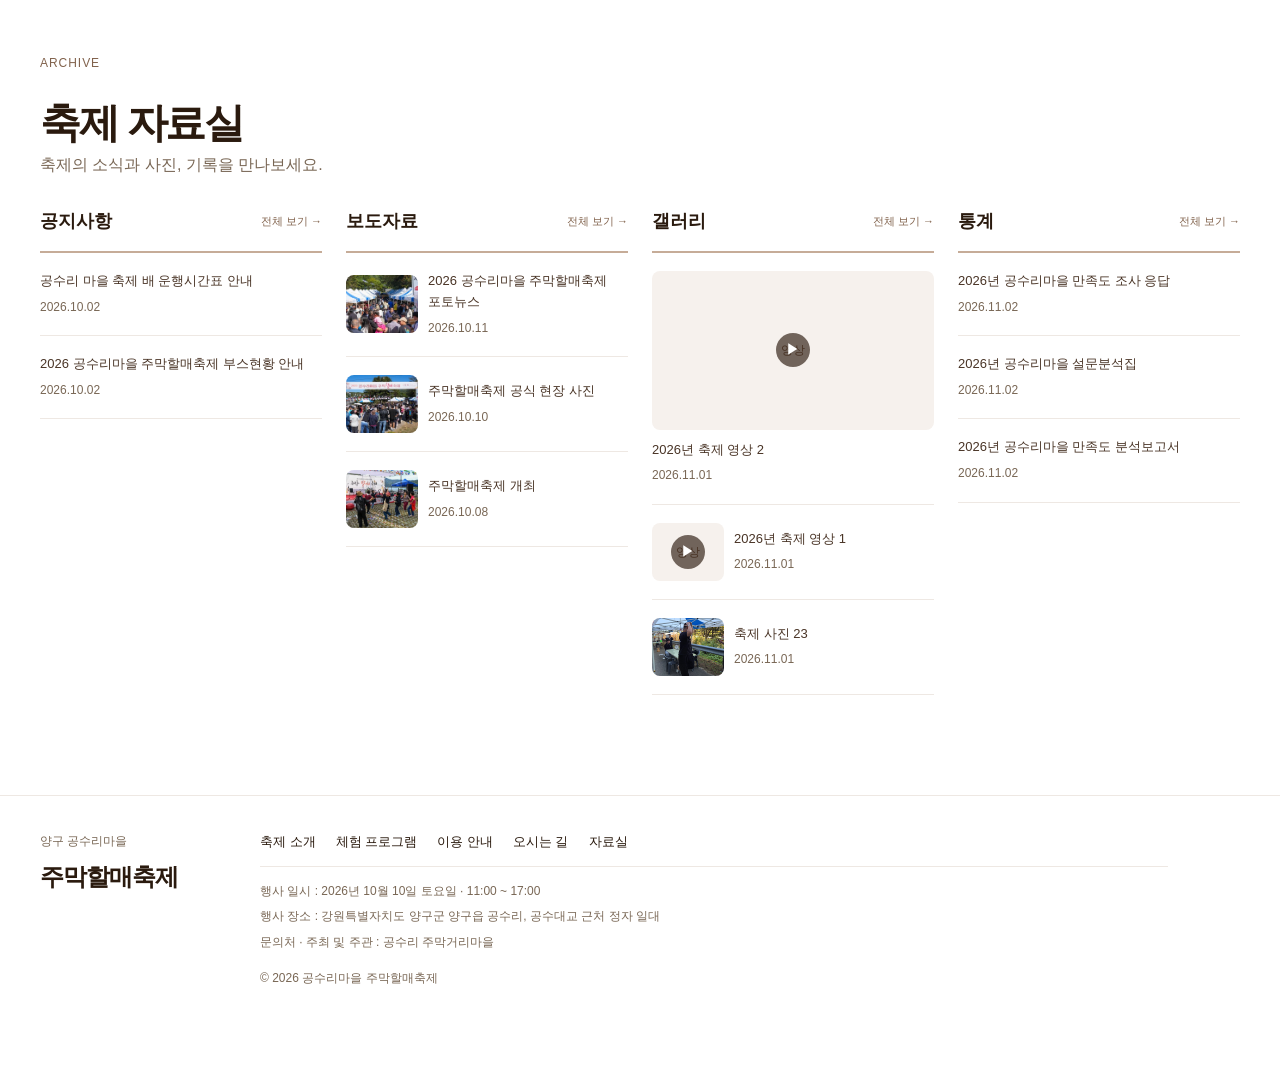
==== commit 2d83324a: "Set footer contact and organizer to Gongsuri Jumakgeori village" ====
--- a/index.html
+++ b/index.html
@@ -478,7 +478,7 @@
           행사 장소 : 강원특별자치도 양구군 양구읍 공수리,
           공수대교 근처 정자 일대
         </p>
-        <p>문의처 · 주최 및 주관 : 확인 후 안내</p>
+        <p>문의처 · 주최 및 주관 : 공수리 주막거리마을</p>
 
 
         <p class="copyright">© 2026 공수리마을 주막할매축제</p>
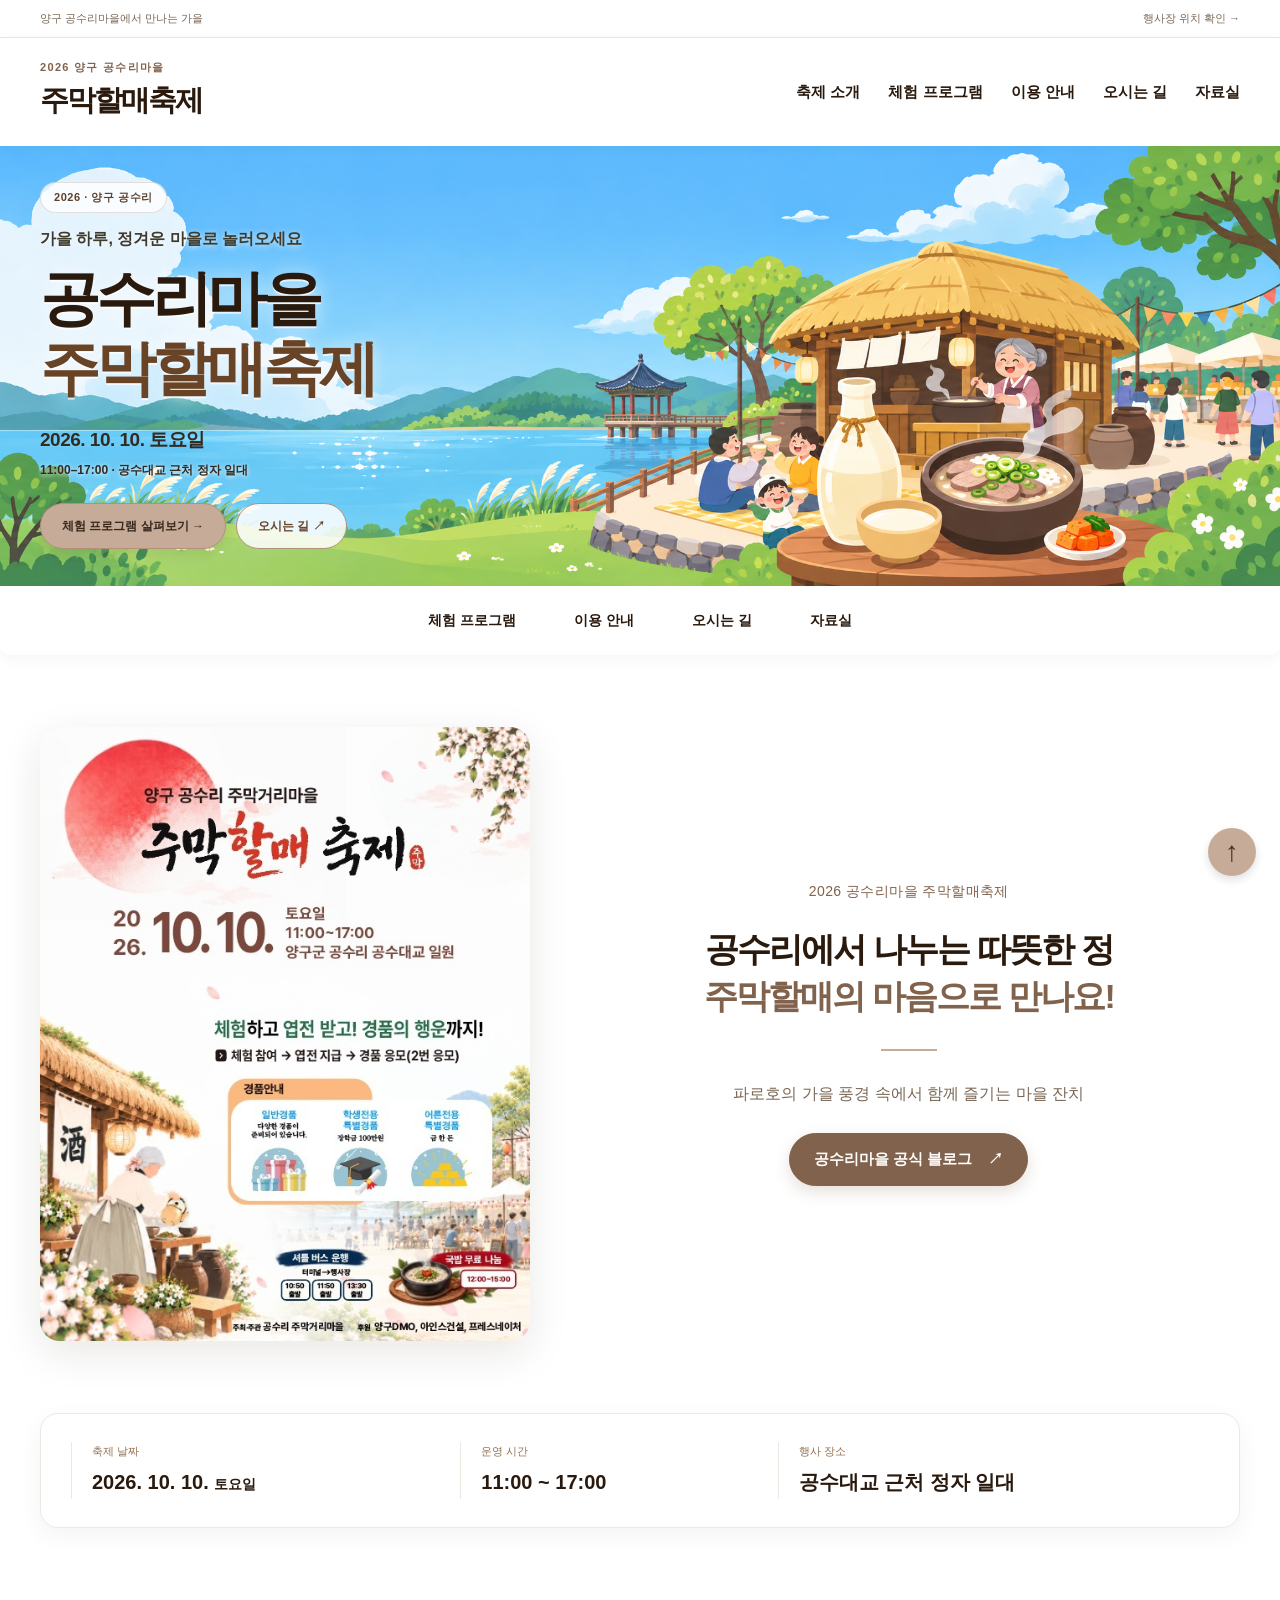
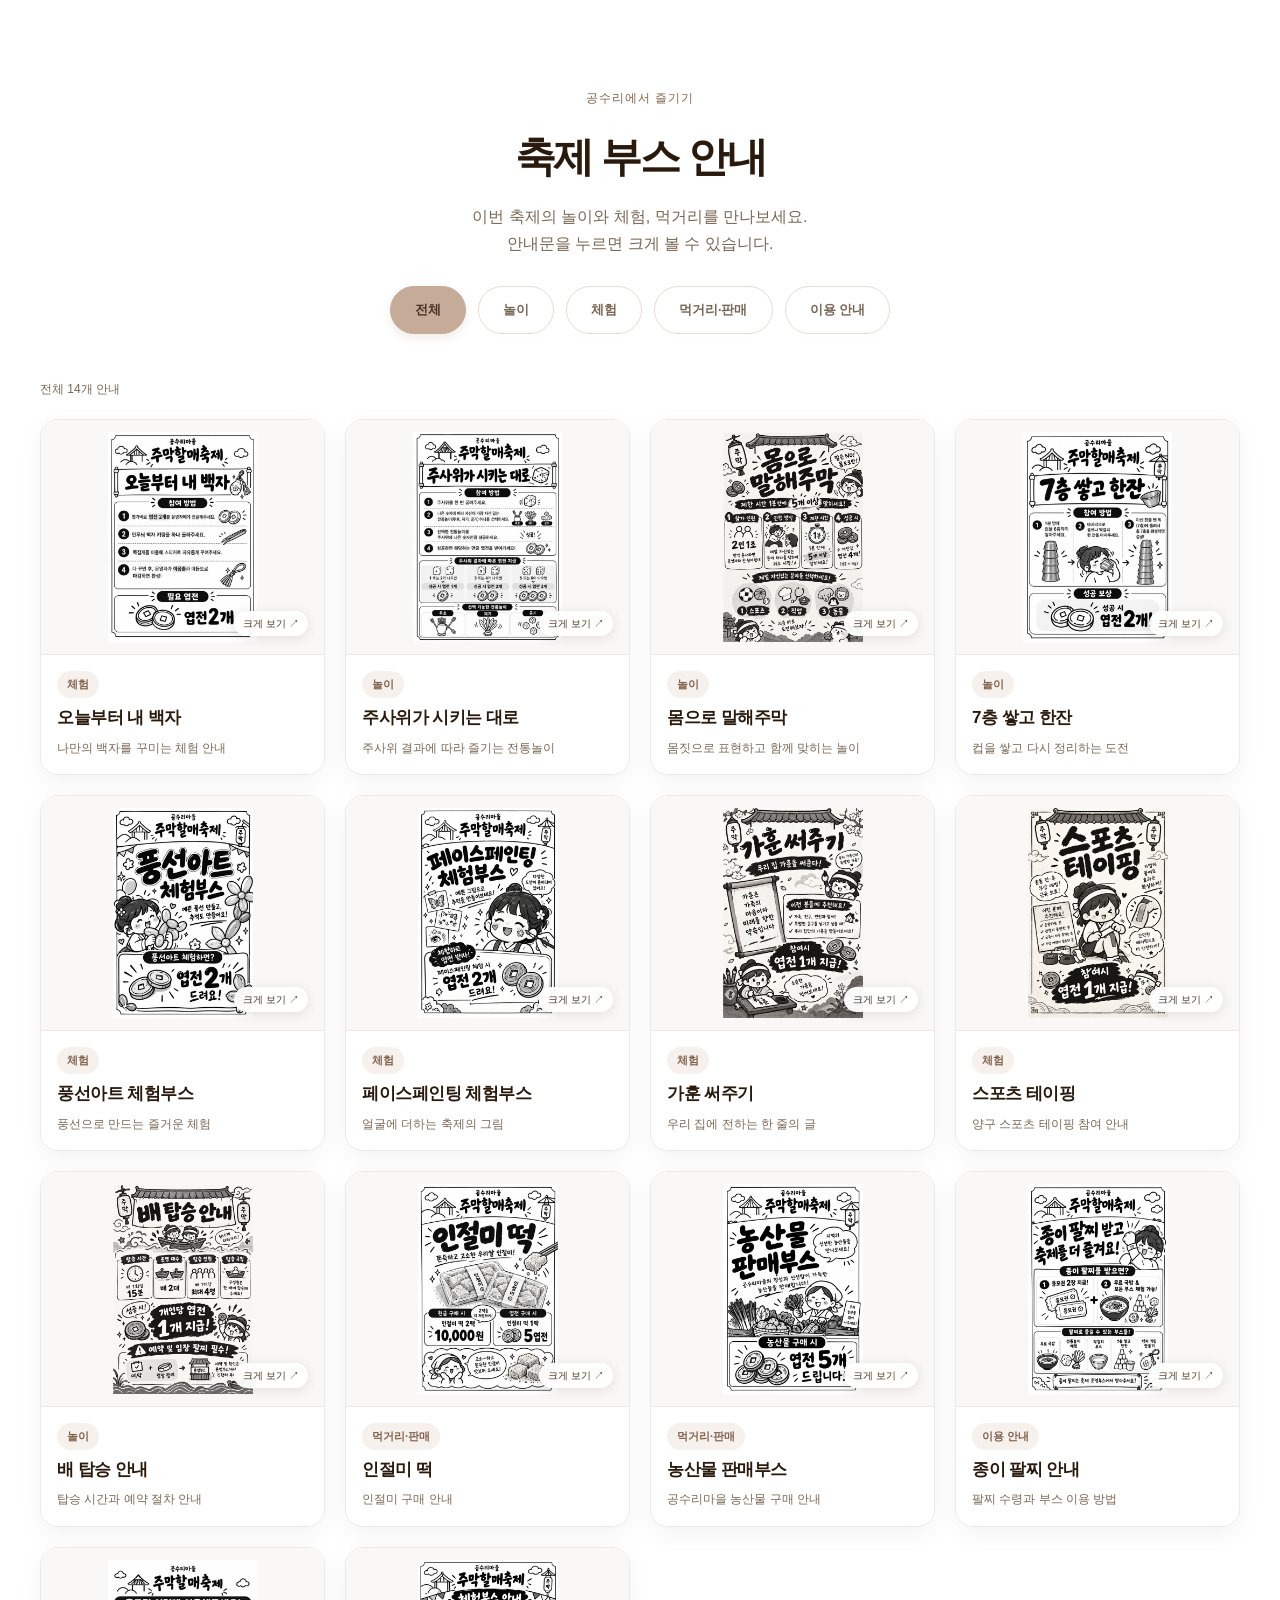
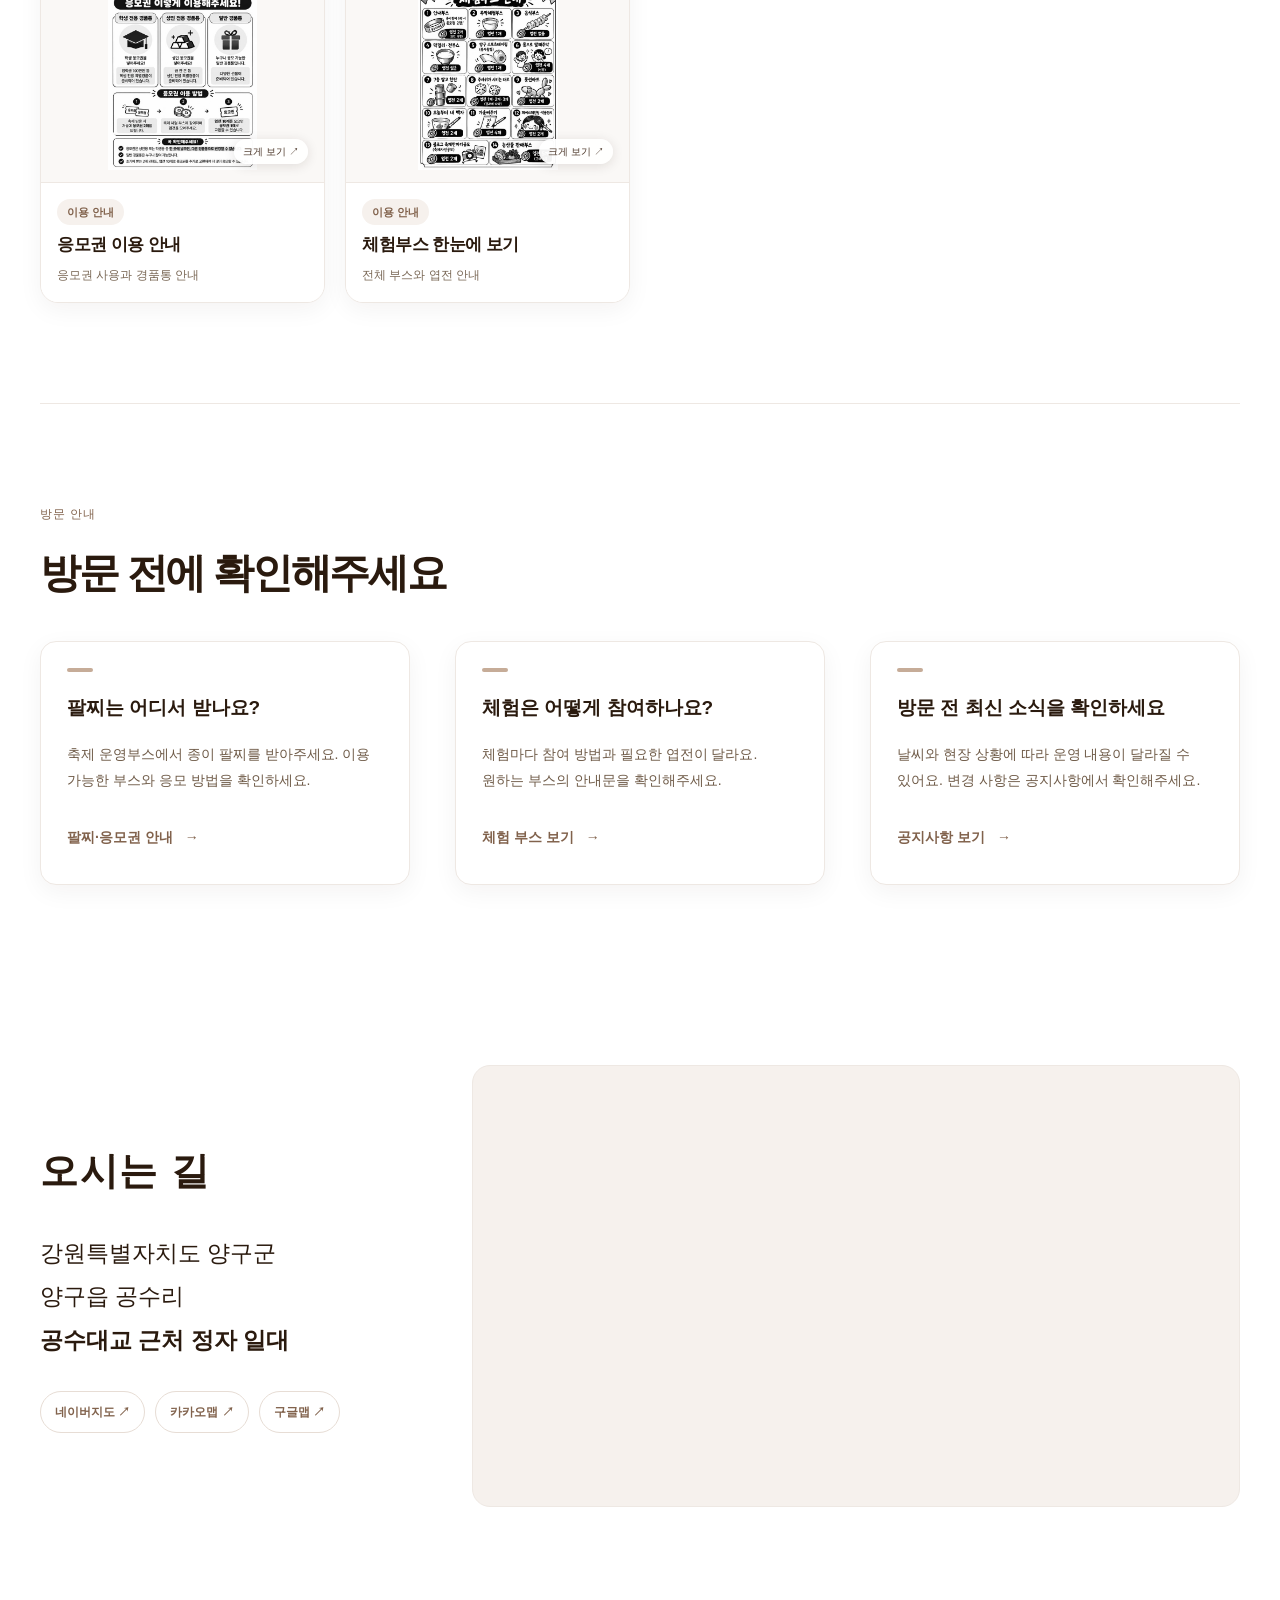
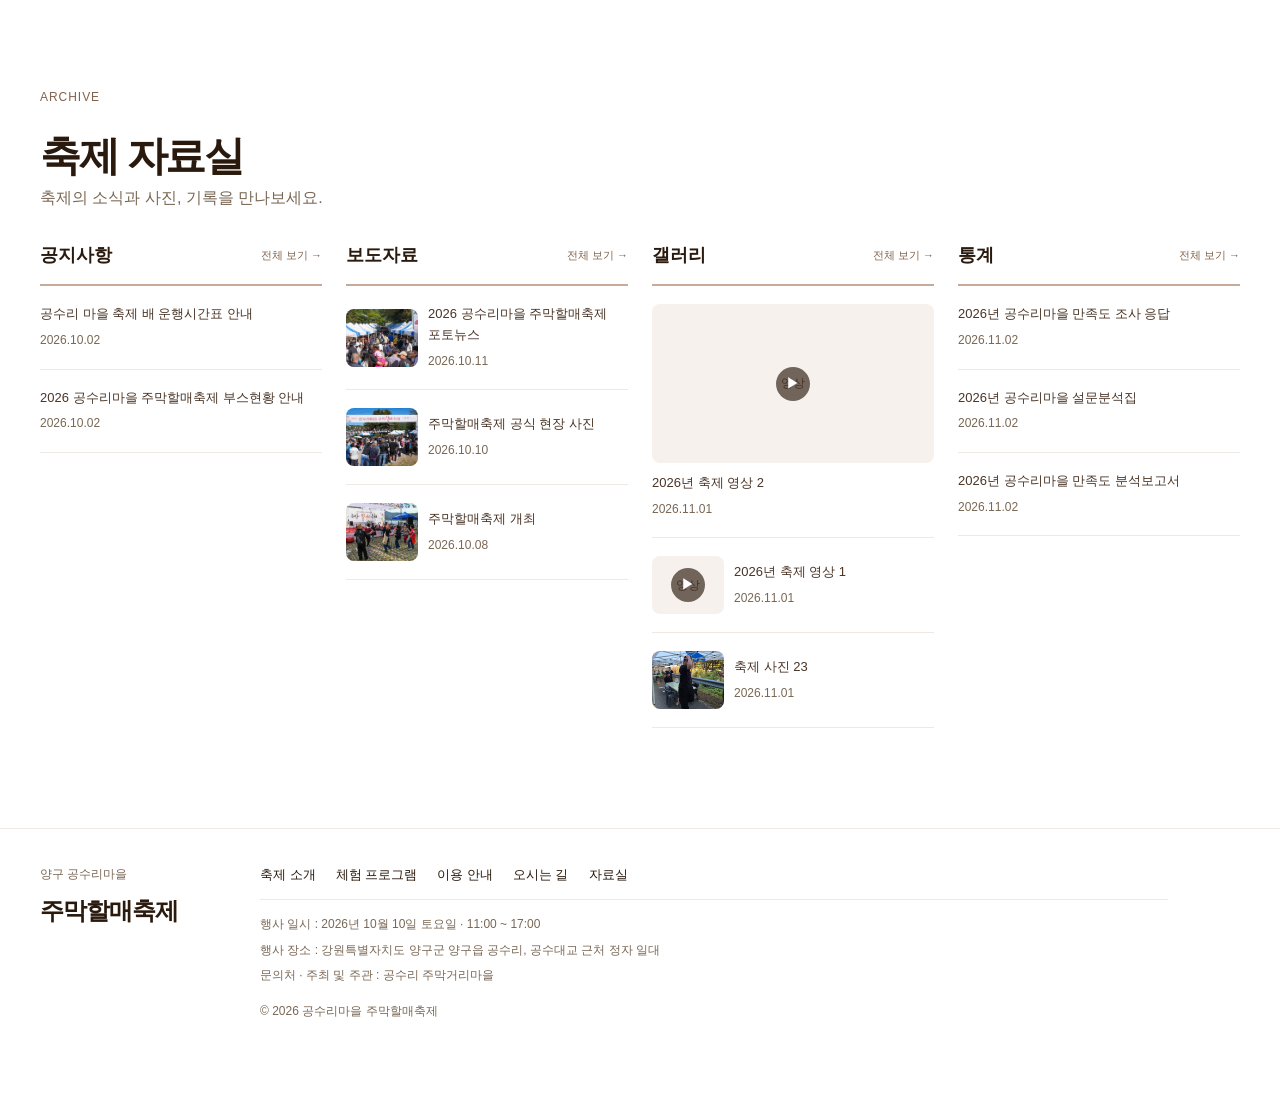
==== commit 97ca4855: "Simplify visitor guide cards and add direct guide links" ====
--- a/index.html
+++ b/index.html
@@ -139,7 +139,14 @@
     .archive-gallery .archive-recent li:first-child .archive-thumb { width:100%; height:auto; flex:auto; aspect-ratio:16/9; }
     .archive-preview-columns a:focus-visible { outline:2px solid #81624c; outline-offset:4px; }
     @media(max-width:650px) { .archive-columns.archive-preview-columns { grid-template-columns:1fr; gap:32px; } .archive-thumb { flex-basis:96px; width:96px; height:72px; } }
-.archive-columns.archive-preview-columns{grid-template-columns:repeat(4,minmax(0,1fr));gap:24px}.archive-text-list .archive-recent a{display:block}.archive-preview-columns .archive-column-heading{gap:8px}.archive-preview-columns .archive-column-heading h3{font-size:18px}.archive-preview-columns .archive-view-all{font-size:11px;white-space:nowrap}.archive-preview-columns .archive-thumb{flex-basis:72px;width:72px;height:58px}.archive-preview-columns .archive-recent a{gap:10px}.archive-preview-columns .archive-recent strong{font-size:13px}@media(max-width:1000px){.archive-columns.archive-preview-columns{grid-template-columns:repeat(2,minmax(0,1fr))}}@media(max-width:650px){.archive-columns.archive-preview-columns{grid-template-columns:1fr}}</style>
+.archive-columns.archive-preview-columns{grid-template-columns:repeat(4,minmax(0,1fr));gap:24px}.archive-text-list .archive-recent a{display:block}.archive-preview-columns .archive-column-heading{gap:8px}.archive-preview-columns .archive-column-heading h3{font-size:18px}.archive-preview-columns .archive-view-all{font-size:11px;white-space:nowrap}.archive-preview-columns .archive-thumb{flex-basis:72px;width:72px;height:58px}.archive-preview-columns .archive-recent a{gap:10px}.archive-preview-columns .archive-recent strong{font-size:13px}@media(max-width:1000px){.archive-columns.archive-preview-columns{grid-template-columns:repeat(2,minmax(0,1fr))}}@media(max-width:650px){.archive-columns.archive-preview-columns{grid-template-columns:1fr}}
+    .village-layout .guide-card { display:flex; flex-direction:column; align-items:flex-start; }
+    .village-layout .guide-card h3 { line-height:1.5; }
+    .village-layout .guide-card p { margin:0 0 24px; }
+    .guide-link { display:inline-flex; align-items:center; gap:12px; margin-top:auto; padding:8px 0; color:#81624c; font-size:14px; font-weight:700; text-decoration:none; }
+    .guide-link:hover { text-decoration:underline; }
+    .guide-link:focus-visible { outline:2px solid #81624c; outline-offset:4px; }
+  </style>
   <link rel="stylesheet" href="main-hero.css?v=20261101">
 </head>
 
@@ -168,7 +175,7 @@
           <div class="nav-submenu">
             <a href="about.html#village">공수리 마을 소개</a>
             <a href="about.html#festival-story">축제 배경 이야기</a>
-            <a href="about.html#festival-history">공수리마을 축제 역사</a>
+            <a href="about.html#festival-history">주막할매 축제 역사</a>
             <a href="about.html#greeting">이장님의 말씀</a>
           </div>
         </details>
@@ -381,33 +388,21 @@
         <p class="eyebrow">방문 안내</p>
         <h2>방문 전에 확인해주세요</h2>
       </div>
-
       <div class="guide-grid">
         <article class="guide-card">
-          <h3>입장 팔찌 안내</h3>
-          <p>
-            종이 팔찌는 축제 운영부스에서 받으실 수 있습니다.
-            팔찌로 이용할 수 있는 부스와 응모권 안내는
-            위의 ‘종이 팔찌 안내’에서 확인해주세요.
-          </p>
+          <h3>팔찌는 어디서 받나요?</h3>
+          <p>축제 운영부스에서 종이 팔찌를 받아주세요. 이용 가능한 부스와 응모 방법을 확인하세요.</p>
+          <a class="guide-link" href="#programs" data-guide-wristband aria-haspopup="dialog">팔찌·응모권 안내 <span aria-hidden="true">→</span></a>
         </article>
-
         <article class="guide-card">
-          <h3>체험 참여 안내</h3>
-          <p>
-            부스별 참여 방법과 필요한 엽전은
-            각 안내문을 눌러 확인해주세요.
-            전체 부스는 ‘체험부스 한눈에 보기’에 정리되어 있습니다.
-          </p>
+          <h3>체험은 어떻게 참여하나요?</h3>
+          <p>체험마다 참여 방법과 필요한 엽전이 달라요. 원하는 부스의 안내문을 확인해주세요.</p>
+          <a class="guide-link" href="#programs">체험 부스 보기 <span aria-hidden="true">→</span></a>
         </article>
-
         <article class="guide-card">
-          <h3>운영 변경 안내</h3>
-          <p>
-            날씨와 현장 상황에 따라 운영 내용이
-            달라질 수 있습니다.
-            현장 운영 안내를 확인해주세요.
-          </p>
+          <h3>방문 전 최신 소식을 확인하세요</h3>
+          <p>날씨와 현장 상황에 따라 운영 내용이 달라질 수 있어요. 변경 사항은 공지사항에서 확인해주세요.</p>
+          <a class="guide-link" href="board.html#notices">공지사항 보기 <span aria-hidden="true">→</span></a>
         </article>
       </div>
     </section>
@@ -522,5 +517,14 @@
   });
 })();
 </script>
+<script>
+document.querySelector('[data-guide-wristband]')?.addEventListener('click', event => {
+  const button = document.querySelector('.booth-open[data-booth-index="11"]');
+  if (!button || !document.querySelector('.booth-dialog')?.showModal) return;
+  event.preventDefault();
+  document.querySelector('[data-booth-filter="이용 안내"]')?.click();
+  button.click();
+});
+</script>
 </body>
 </html>
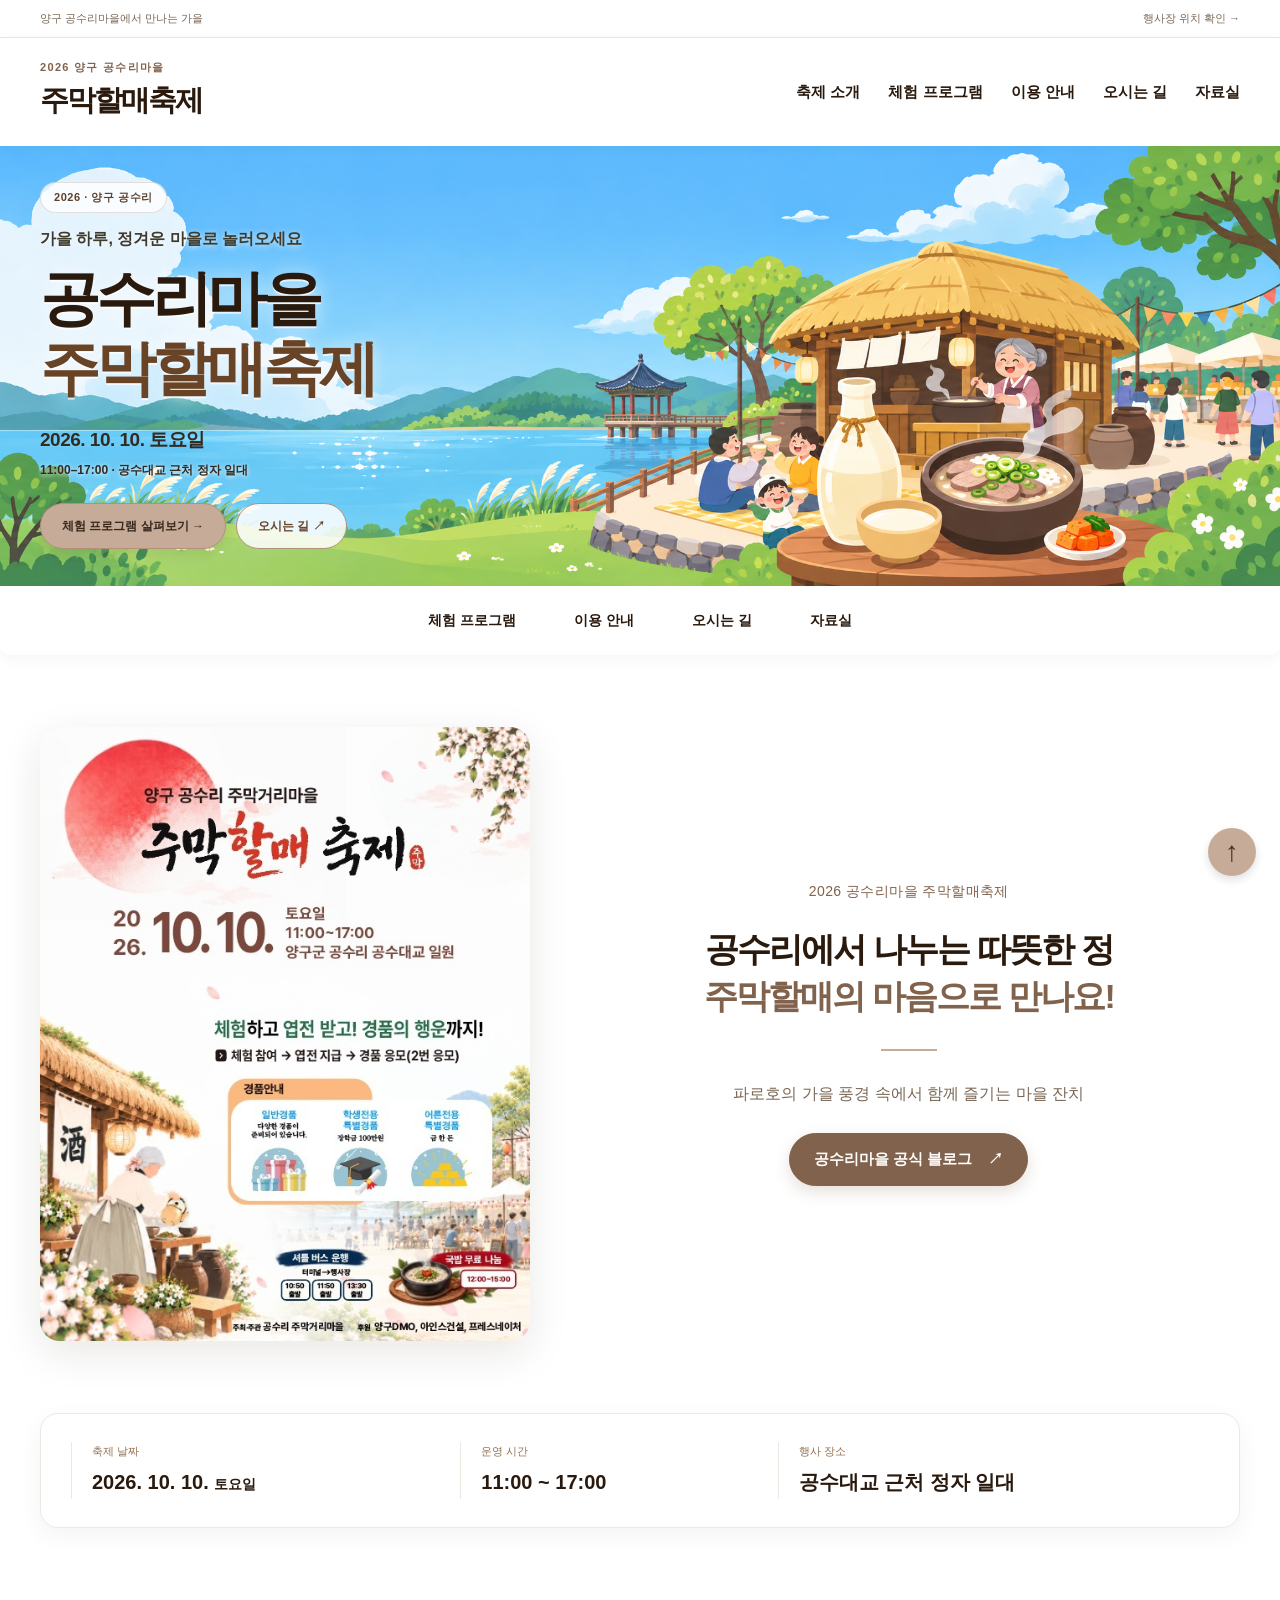
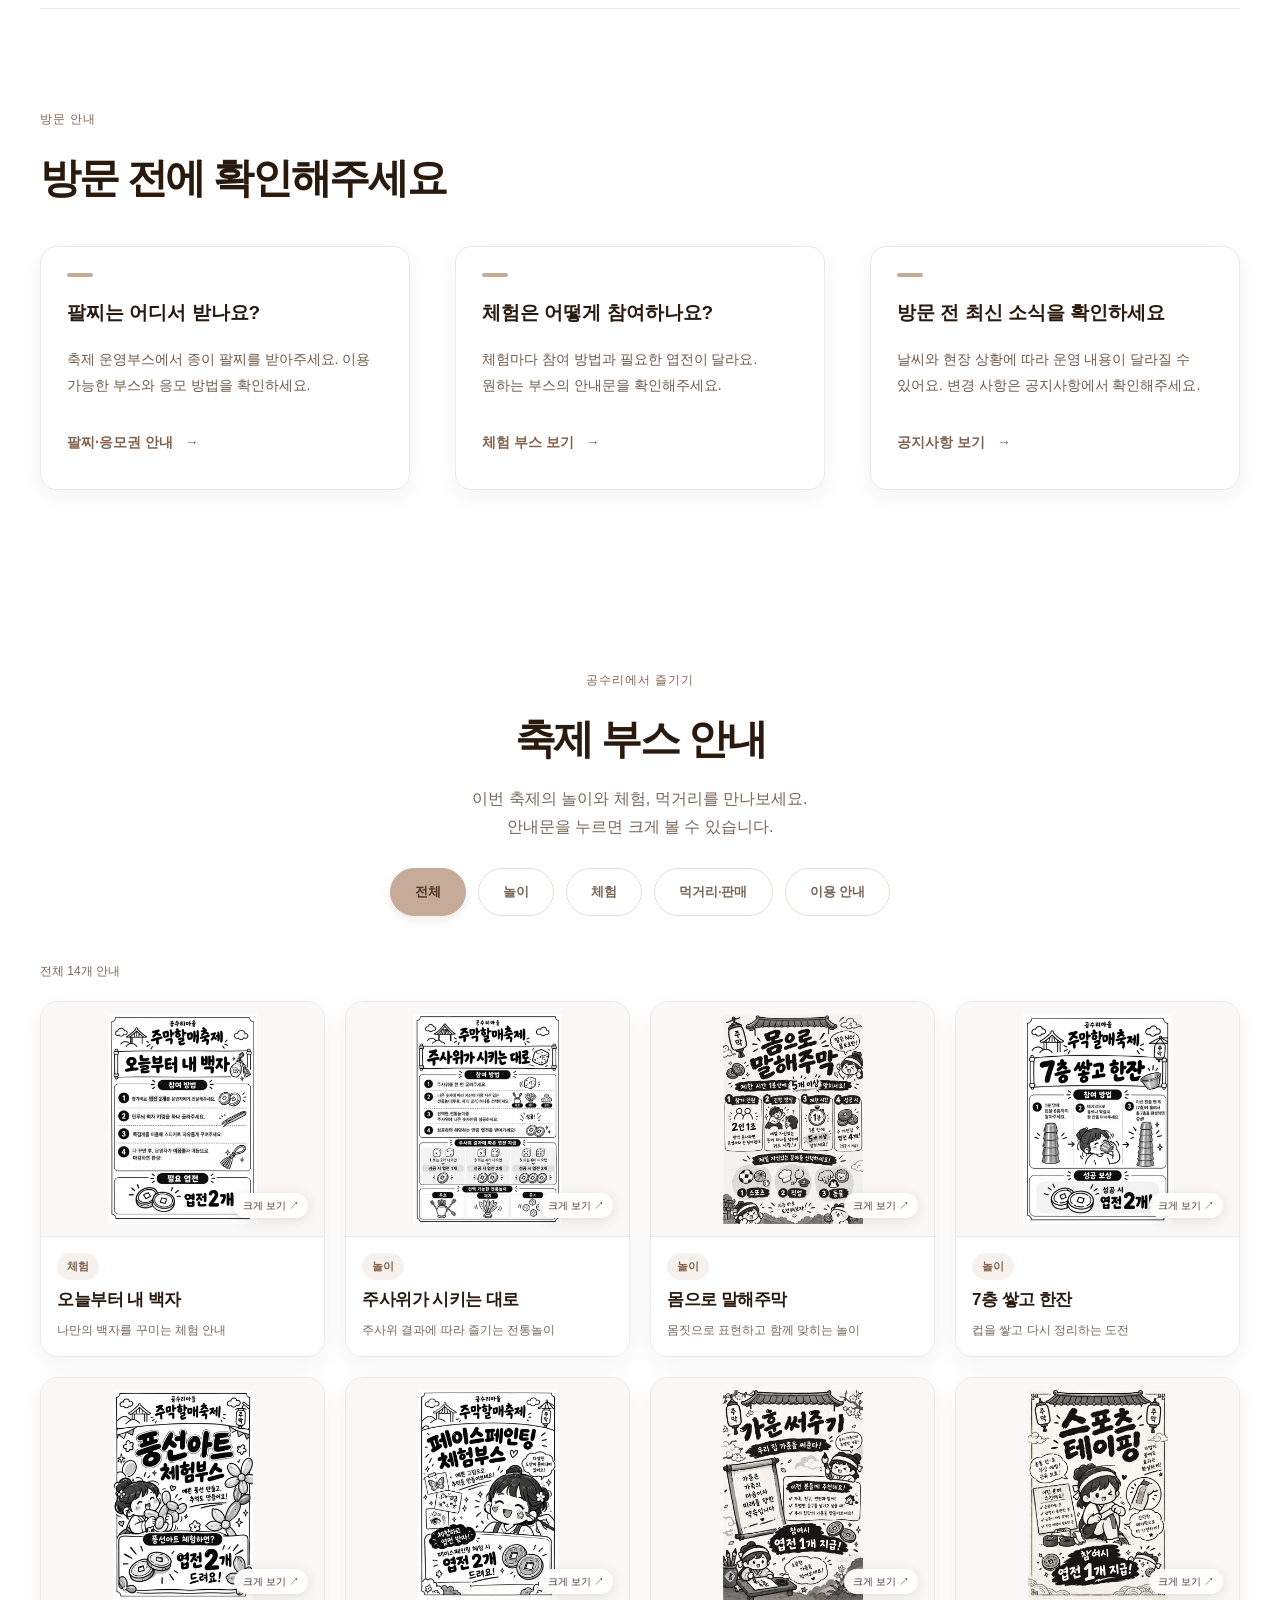
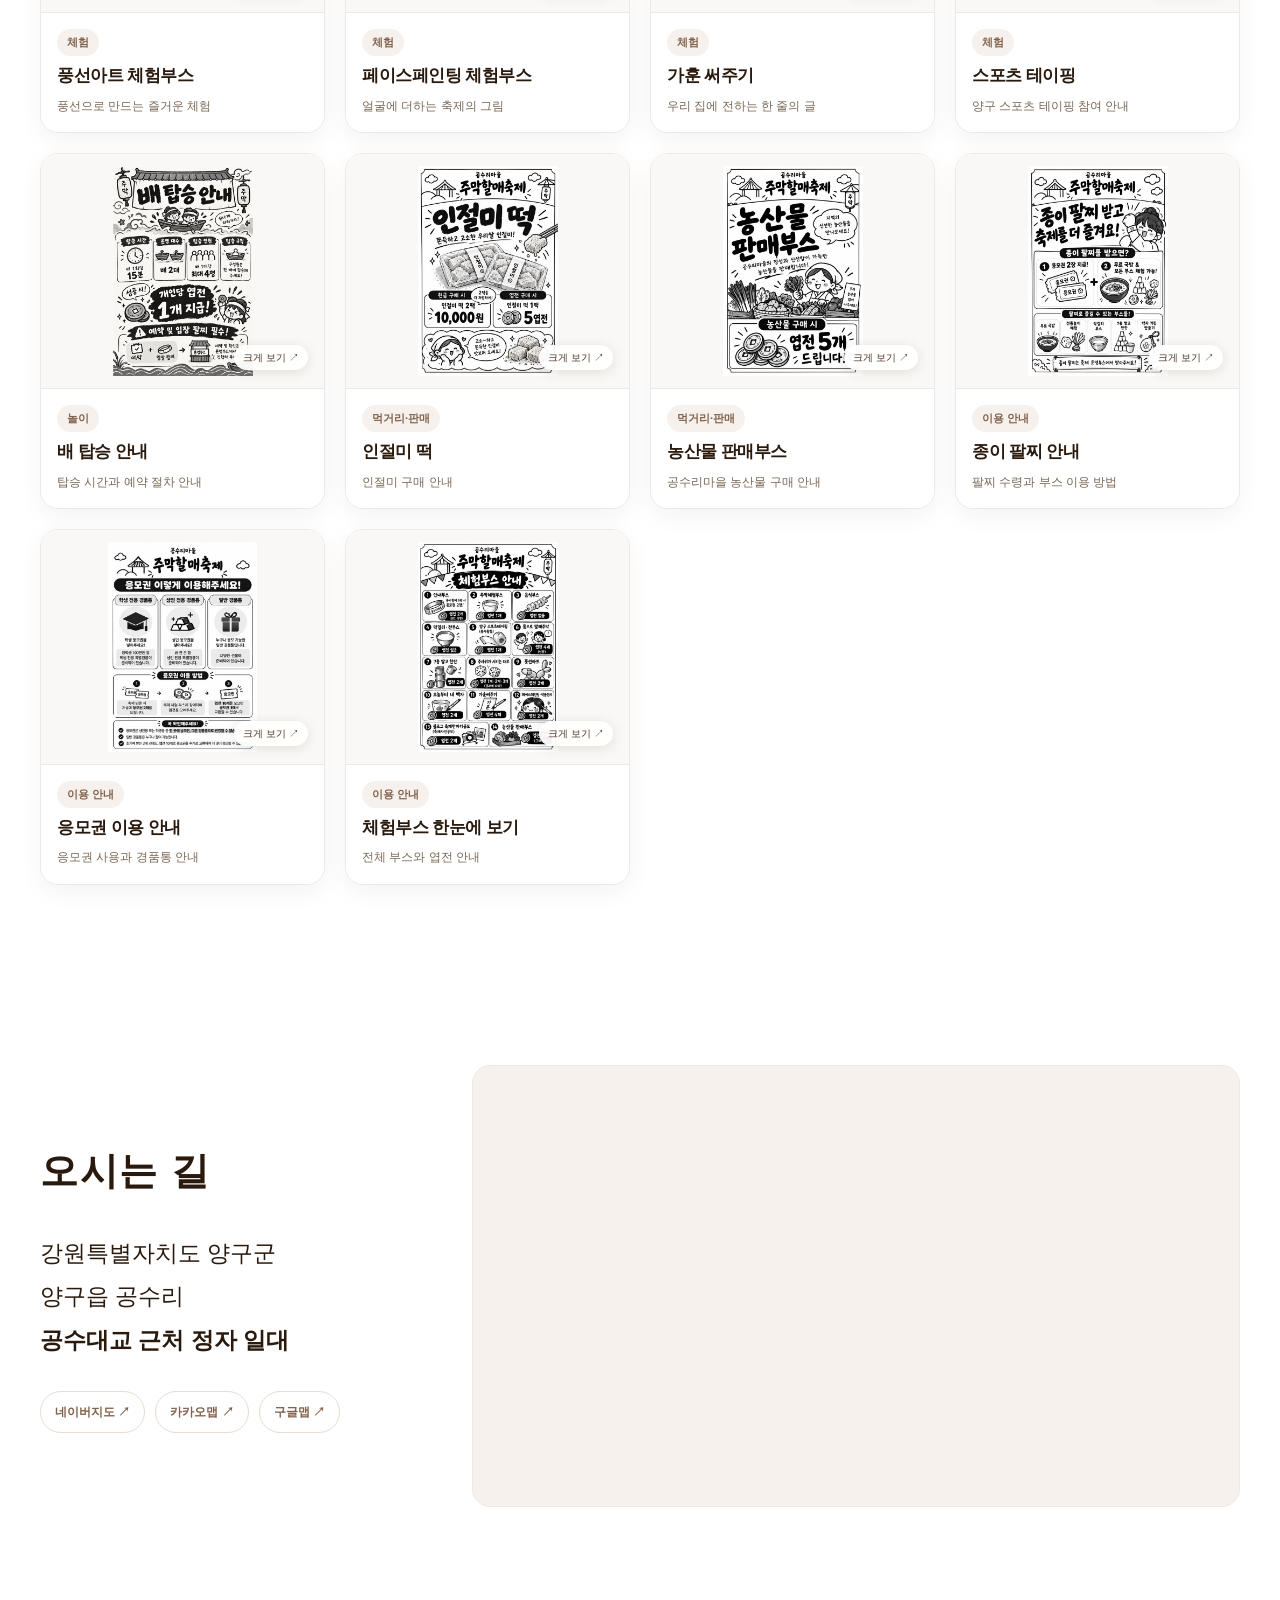
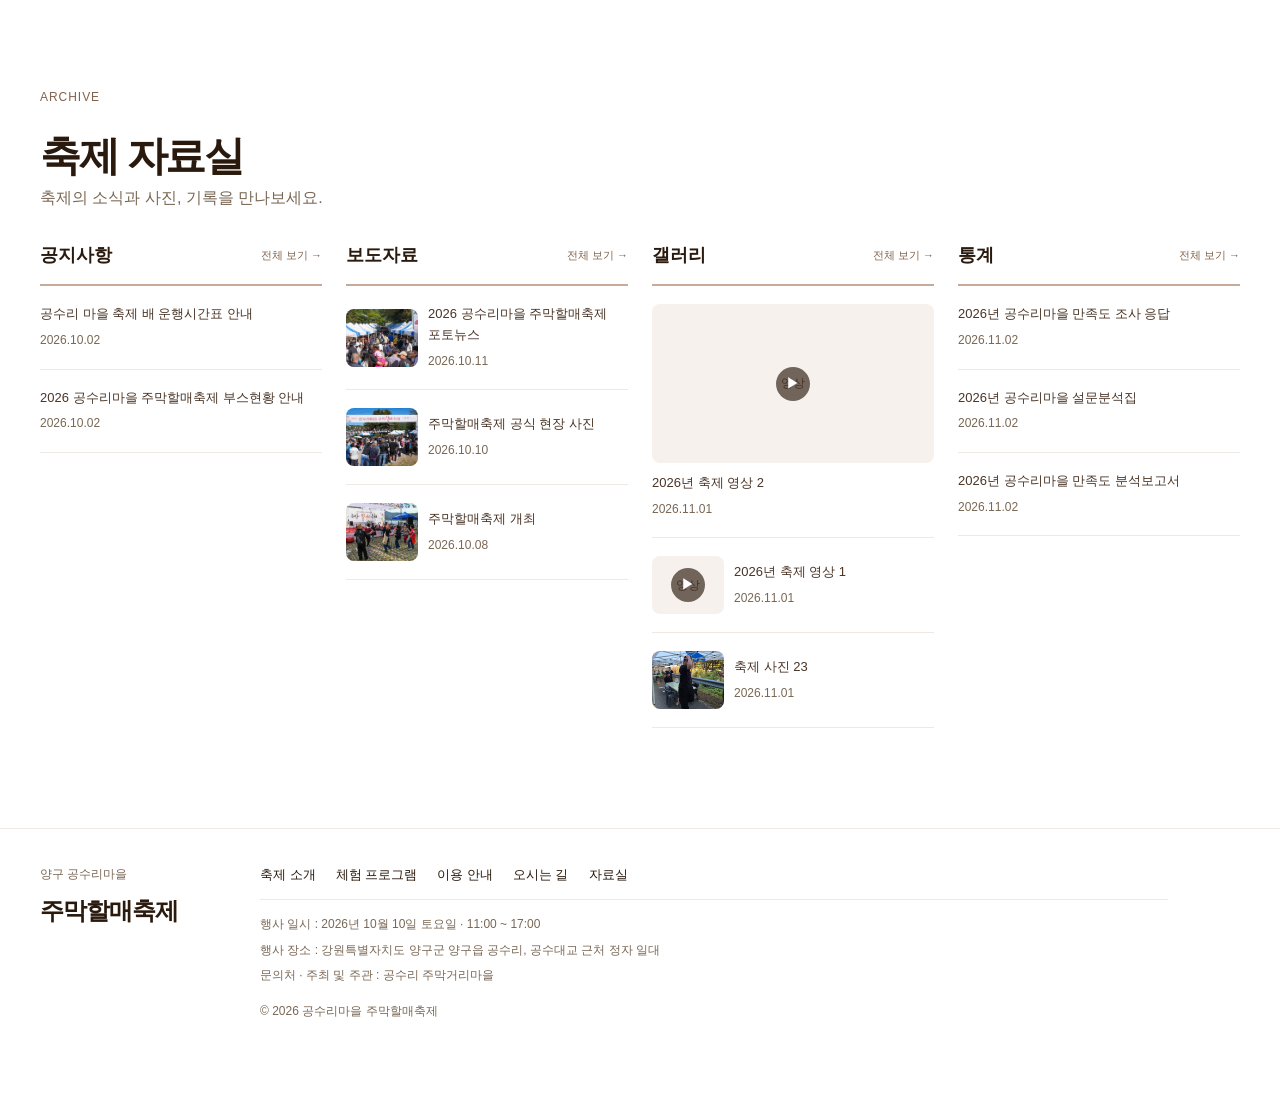
==== commit d372da02: "Show visitor guide before experience booth section on homepage" ====
--- a/index.html
+++ b/index.html
@@ -283,105 +283,6 @@
     </section>
 
 
-    <section id="programs" class="program-section booth-section" aria-labelledby="booths-title">
-      <div class="container section">
-        <div class="section-heading"><p class="eyebrow">공수리에서 즐기기</p><h2 id="booths-title">축제 부스 안내</h2><p>이번 축제의 놀이와 체험, 먹거리를 만나보세요.<br>안내문을 누르면 크게 볼 수 있습니다.</p></div>
-        <div class="booth-filters program-filters" role="group" aria-label="부스 종류별 보기"><button type="button" data-booth-filter="전체" class="active" aria-pressed="true">전체</button><button type="button" data-booth-filter="놀이" class="" aria-pressed="false">놀이</button><button type="button" data-booth-filter="체험" class="" aria-pressed="false">체험</button><button type="button" data-booth-filter="먹거리·판매" class="" aria-pressed="false">먹거리·판매</button><button type="button" data-booth-filter="이용 안내" class="" aria-pressed="false">이용 안내</button></div>
-        <p class="booth-count" role="status">전체 14개 안내</p>
-        <div class="booth-grid">
-          <article class="booth-card" data-category="체험">
-            <button type="button" class="booth-open" data-booth-index="0" aria-label="오늘부터 내 백자 안내문 크게 보기">
-              <span class="booth-image"><img src="assets/booths/KakaoTalk_20261031_164255578.jpg" width="520" height="780" loading="lazy" alt="오늘부터 내 백자 안내문"><span class="booth-enlarge" aria-hidden="true">크게 보기 ↗</span></span>
-              <span class="booth-copy"><span class="badge">체험</span><strong>오늘부터 내 백자</strong><span class="booth-description">나만의 백자를 꾸미는 체험 안내</span></span>
-            </button>
-          </article>
-          <article class="booth-card" data-category="놀이">
-            <button type="button" class="booth-open" data-booth-index="1" aria-label="주사위가 시키는 대로 안내문 크게 보기">
-              <span class="booth-image"><img src="assets/booths/KakaoTalk_20261031_164255578_01.jpg" width="520" height="780" loading="lazy" alt="주사위가 시키는 대로 안내문"><span class="booth-enlarge" aria-hidden="true">크게 보기 ↗</span></span>
-              <span class="booth-copy"><span class="badge">놀이</span><strong>주사위가 시키는 대로</strong><span class="booth-description">주사위 결과에 따라 즐기는 전통놀이</span></span>
-            </button>
-          </article>
-          <article class="booth-card" data-category="놀이">
-            <button type="button" class="booth-open" data-booth-index="2" aria-label="몸으로 말해주막 안내문 크게 보기">
-              <span class="booth-image"><img src="assets/booths/KakaoTalk_20261031_164255578_02.jpg" width="520" height="780" loading="lazy" alt="몸으로 말해주막 안내문"><span class="booth-enlarge" aria-hidden="true">크게 보기 ↗</span></span>
-              <span class="booth-copy"><span class="badge">놀이</span><strong>몸으로 말해주막</strong><span class="booth-description">몸짓으로 표현하고 함께 맞히는 놀이</span></span>
-            </button>
-          </article>
-          <article class="booth-card" data-category="놀이">
-            <button type="button" class="booth-open" data-booth-index="3" aria-label="7층 쌓고 한잔 안내문 크게 보기">
-              <span class="booth-image"><img src="assets/booths/KakaoTalk_20261031_164255578_03.jpg" width="520" height="780" loading="lazy" alt="7층 쌓고 한잔 안내문"><span class="booth-enlarge" aria-hidden="true">크게 보기 ↗</span></span>
-              <span class="booth-copy"><span class="badge">놀이</span><strong>7층 쌓고 한잔</strong><span class="booth-description">컵을 쌓고 다시 정리하는 도전</span></span>
-            </button>
-          </article>
-          <article class="booth-card" data-category="체험">
-            <button type="button" class="booth-open" data-booth-index="4" aria-label="풍선아트 체험부스 안내문 크게 보기">
-              <span class="booth-image"><img src="assets/booths/KakaoTalk_20261031_164255578_10.jpg" width="520" height="780" loading="lazy" alt="풍선아트 체험부스 안내문"><span class="booth-enlarge" aria-hidden="true">크게 보기 ↗</span></span>
-              <span class="booth-copy"><span class="badge">체험</span><strong>풍선아트 체험부스</strong><span class="booth-description">풍선으로 만드는 즐거운 체험</span></span>
-            </button>
-          </article>
-          <article class="booth-card" data-category="체험">
-            <button type="button" class="booth-open" data-booth-index="5" aria-label="페이스페인팅 체험부스 안내문 크게 보기">
-              <span class="booth-image"><img src="assets/booths/KakaoTalk_20261031_164255578_12.jpg" width="520" height="780" loading="lazy" alt="페이스페인팅 체험부스 안내문"><span class="booth-enlarge" aria-hidden="true">크게 보기 ↗</span></span>
-              <span class="booth-copy"><span class="badge">체험</span><strong>페이스페인팅 체험부스</strong><span class="booth-description">얼굴에 더하는 축제의 그림</span></span>
-            </button>
-          </article>
-          <article class="booth-card" data-category="체험">
-            <button type="button" class="booth-open" data-booth-index="6" aria-label="가훈 써주기 안내문 크게 보기">
-              <span class="booth-image"><img src="assets/booths/KakaoTalk_20261031_164255578_09.jpg" width="520" height="780" loading="lazy" alt="가훈 써주기 안내문"><span class="booth-enlarge" aria-hidden="true">크게 보기 ↗</span></span>
-              <span class="booth-copy"><span class="badge">체험</span><strong>가훈 써주기</strong><span class="booth-description">우리 집에 전하는 한 줄의 글</span></span>
-            </button>
-          </article>
-          <article class="booth-card" data-category="체험">
-            <button type="button" class="booth-open" data-booth-index="7" aria-label="스포츠 테이핑 안내문 크게 보기">
-              <span class="booth-image"><img src="assets/booths/KakaoTalk_20261031_164255578_11.jpg" width="520" height="780" loading="lazy" alt="스포츠 테이핑 안내문"><span class="booth-enlarge" aria-hidden="true">크게 보기 ↗</span></span>
-              <span class="booth-copy"><span class="badge">체험</span><strong>스포츠 테이핑</strong><span class="booth-description">양구 스포츠 테이핑 참여 안내</span></span>
-            </button>
-          </article>
-          <article class="booth-card" data-category="놀이">
-            <button type="button" class="booth-open" data-booth-index="8" aria-label="배 탑승 안내 안내문 크게 보기">
-              <span class="booth-image"><img src="assets/booths/KakaoTalk_20261031_164255578_05.jpg" width="520" height="780" loading="lazy" alt="배 탑승 안내 안내문"><span class="booth-enlarge" aria-hidden="true">크게 보기 ↗</span></span>
-              <span class="booth-copy"><span class="badge">놀이</span><strong>배 탑승 안내</strong><span class="booth-description">탑승 시간과 예약 절차 안내</span></span>
-            </button>
-          </article>
-          <article class="booth-card" data-category="먹거리·판매">
-            <button type="button" class="booth-open" data-booth-index="9" aria-label="인절미 떡 안내문 크게 보기">
-              <span class="booth-image"><img src="assets/booths/KakaoTalk_20261031_164255578_07.jpg" width="520" height="780" loading="lazy" alt="인절미 떡 안내문"><span class="booth-enlarge" aria-hidden="true">크게 보기 ↗</span></span>
-              <span class="booth-copy"><span class="badge">먹거리·판매</span><strong>인절미 떡</strong><span class="booth-description">인절미 구매 안내</span></span>
-            </button>
-          </article>
-          <article class="booth-card" data-category="먹거리·판매">
-            <button type="button" class="booth-open" data-booth-index="10" aria-label="농산물 판매부스 안내문 크게 보기">
-              <span class="booth-image"><img src="assets/booths/KakaoTalk_20261031_164255578_08.jpg" width="520" height="780" loading="lazy" alt="농산물 판매부스 안내문"><span class="booth-enlarge" aria-hidden="true">크게 보기 ↗</span></span>
-              <span class="booth-copy"><span class="badge">먹거리·판매</span><strong>농산물 판매부스</strong><span class="booth-description">공수리마을 농산물 구매 안내</span></span>
-            </button>
-          </article>
-          <article class="booth-card" data-category="이용 안내">
-            <button type="button" class="booth-open" data-booth-index="11" aria-label="종이 팔찌 안내 안내문 크게 보기">
-              <span class="booth-image"><img src="assets/booths/KakaoTalk_20261031_164255578_06.jpg" width="520" height="780" loading="lazy" alt="종이 팔찌 안내 안내문"><span class="booth-enlarge" aria-hidden="true">크게 보기 ↗</span></span>
-              <span class="booth-copy"><span class="badge">이용 안내</span><strong>종이 팔찌 안내</strong><span class="booth-description">팔찌 수령과 부스 이용 방법</span></span>
-            </button>
-          </article>
-          <article class="booth-card" data-category="이용 안내">
-            <button type="button" class="booth-open" data-booth-index="12" aria-label="응모권 이용 안내 안내문 크게 보기">
-              <span class="booth-image"><img src="assets/booths/KakaoTalk_20261031_164255578_04.jpg" width="520" height="780" loading="lazy" alt="응모권 이용 안내 안내문"><span class="booth-enlarge" aria-hidden="true">크게 보기 ↗</span></span>
-              <span class="booth-copy"><span class="badge">이용 안내</span><strong>응모권 이용 안내</strong><span class="booth-description">응모권 사용과 경품통 안내</span></span>
-            </button>
-          </article>
-          <article class="booth-card" data-category="이용 안내">
-            <button type="button" class="booth-open" data-booth-index="13" aria-label="체험부스 한눈에 보기 안내문 크게 보기">
-              <span class="booth-image"><img src="assets/booths/KakaoTalk_20261031_164255578_13.jpg" width="520" height="780" loading="lazy" alt="체험부스 한눈에 보기 안내문"><span class="booth-enlarge" aria-hidden="true">크게 보기 ↗</span></span>
-              <span class="booth-copy"><span class="badge">이용 안내</span><strong>체험부스 한눈에 보기</strong><span class="booth-description">전체 부스와 엽전 안내</span></span>
-            </button>
-          </article>
-        </div>
-      </div>
-    </section>
-    <dialog class="booth-dialog" aria-labelledby="booth-dialog-title">
-      <div class="booth-dialog-header"><h2 id="booth-dialog-title">부스 안내</h2><button type="button" class="booth-close" aria-label="안내문 닫기">닫기 ×</button></div>
-      <div class="booth-dialog-body"><img id="booth-full-image" alt=""></div>
-      <div class="booth-dialog-footer"><button type="button" class="booth-prev">← 이전</button><a id="booth-original" target="_blank" rel="noopener noreferrer">원본 보기 ↗</a><button type="button" class="booth-next">다음 →</button></div>
-    </dialog>
-
     <!-- 이용 안내 -->
     <section id="guide" class="section container">
       <div class="section-heading">
@@ -406,6 +307,105 @@
         </article>
       </div>
     </section>
+
+    <section id="programs" class="program-section booth-section" aria-labelledby="booths-title">
+      <div class="container section">
+        <div class="section-heading"><p class="eyebrow">공수리에서 즐기기</p><h2 id="booths-title">축제 부스 안내</h2><p>이번 축제의 놀이와 체험, 먹거리를 만나보세요.<br>안내문을 누르면 크게 볼 수 있습니다.</p></div>
+        <div class="booth-filters program-filters" role="group" aria-label="부스 종류별 보기"><button type="button" data-booth-filter="전체" class="active" aria-pressed="true">전체</button><button type="button" data-booth-filter="놀이" class="" aria-pressed="false">놀이</button><button type="button" data-booth-filter="체험" class="" aria-pressed="false">체험</button><button type="button" data-booth-filter="먹거리·판매" class="" aria-pressed="false">먹거리·판매</button><button type="button" data-booth-filter="이용 안내" class="" aria-pressed="false">이용 안내</button></div>
+        <p class="booth-count" role="status">전체 14개 안내</p>
+        <div class="booth-grid">
+          <article class="booth-card" data-category="체험">
+            <button type="button" class="booth-open" data-booth-index="0" aria-label="오늘부터 내 백자 안내문 크게 보기">
+              <span class="booth-image"><img src="assets/booths/KakaoTalk_20261031_164255578.jpg" width="520" height="780" loading="lazy" alt="오늘부터 내 백자 안내문"><span class="booth-enlarge" aria-hidden="true">크게 보기 ↗</span></span>
+              <span class="booth-copy"><span class="badge">체험</span><strong>오늘부터 내 백자</strong><span class="booth-description">나만의 백자를 꾸미는 체험 안내</span></span>
+            </button>
+          </article>
+          <article class="booth-card" data-category="놀이">
+            <button type="button" class="booth-open" data-booth-index="1" aria-label="주사위가 시키는 대로 안내문 크게 보기">
+              <span class="booth-image"><img src="assets/booths/KakaoTalk_20261031_164255578_01.jpg" width="520" height="780" loading="lazy" alt="주사위가 시키는 대로 안내문"><span class="booth-enlarge" aria-hidden="true">크게 보기 ↗</span></span>
+              <span class="booth-copy"><span class="badge">놀이</span><strong>주사위가 시키는 대로</strong><span class="booth-description">주사위 결과에 따라 즐기는 전통놀이</span></span>
+            </button>
+          </article>
+          <article class="booth-card" data-category="놀이">
+            <button type="button" class="booth-open" data-booth-index="2" aria-label="몸으로 말해주막 안내문 크게 보기">
+              <span class="booth-image"><img src="assets/booths/KakaoTalk_20261031_164255578_02.jpg" width="520" height="780" loading="lazy" alt="몸으로 말해주막 안내문"><span class="booth-enlarge" aria-hidden="true">크게 보기 ↗</span></span>
+              <span class="booth-copy"><span class="badge">놀이</span><strong>몸으로 말해주막</strong><span class="booth-description">몸짓으로 표현하고 함께 맞히는 놀이</span></span>
+            </button>
+          </article>
+          <article class="booth-card" data-category="놀이">
+            <button type="button" class="booth-open" data-booth-index="3" aria-label="7층 쌓고 한잔 안내문 크게 보기">
+              <span class="booth-image"><img src="assets/booths/KakaoTalk_20261031_164255578_03.jpg" width="520" height="780" loading="lazy" alt="7층 쌓고 한잔 안내문"><span class="booth-enlarge" aria-hidden="true">크게 보기 ↗</span></span>
+              <span class="booth-copy"><span class="badge">놀이</span><strong>7층 쌓고 한잔</strong><span class="booth-description">컵을 쌓고 다시 정리하는 도전</span></span>
+            </button>
+          </article>
+          <article class="booth-card" data-category="체험">
+            <button type="button" class="booth-open" data-booth-index="4" aria-label="풍선아트 체험부스 안내문 크게 보기">
+              <span class="booth-image"><img src="assets/booths/KakaoTalk_20261031_164255578_10.jpg" width="520" height="780" loading="lazy" alt="풍선아트 체험부스 안내문"><span class="booth-enlarge" aria-hidden="true">크게 보기 ↗</span></span>
+              <span class="booth-copy"><span class="badge">체험</span><strong>풍선아트 체험부스</strong><span class="booth-description">풍선으로 만드는 즐거운 체험</span></span>
+            </button>
+          </article>
+          <article class="booth-card" data-category="체험">
+            <button type="button" class="booth-open" data-booth-index="5" aria-label="페이스페인팅 체험부스 안내문 크게 보기">
+              <span class="booth-image"><img src="assets/booths/KakaoTalk_20261031_164255578_12.jpg" width="520" height="780" loading="lazy" alt="페이스페인팅 체험부스 안내문"><span class="booth-enlarge" aria-hidden="true">크게 보기 ↗</span></span>
+              <span class="booth-copy"><span class="badge">체험</span><strong>페이스페인팅 체험부스</strong><span class="booth-description">얼굴에 더하는 축제의 그림</span></span>
+            </button>
+          </article>
+          <article class="booth-card" data-category="체험">
+            <button type="button" class="booth-open" data-booth-index="6" aria-label="가훈 써주기 안내문 크게 보기">
+              <span class="booth-image"><img src="assets/booths/KakaoTalk_20261031_164255578_09.jpg" width="520" height="780" loading="lazy" alt="가훈 써주기 안내문"><span class="booth-enlarge" aria-hidden="true">크게 보기 ↗</span></span>
+              <span class="booth-copy"><span class="badge">체험</span><strong>가훈 써주기</strong><span class="booth-description">우리 집에 전하는 한 줄의 글</span></span>
+            </button>
+          </article>
+          <article class="booth-card" data-category="체험">
+            <button type="button" class="booth-open" data-booth-index="7" aria-label="스포츠 테이핑 안내문 크게 보기">
+              <span class="booth-image"><img src="assets/booths/KakaoTalk_20261031_164255578_11.jpg" width="520" height="780" loading="lazy" alt="스포츠 테이핑 안내문"><span class="booth-enlarge" aria-hidden="true">크게 보기 ↗</span></span>
+              <span class="booth-copy"><span class="badge">체험</span><strong>스포츠 테이핑</strong><span class="booth-description">양구 스포츠 테이핑 참여 안내</span></span>
+            </button>
+          </article>
+          <article class="booth-card" data-category="놀이">
+            <button type="button" class="booth-open" data-booth-index="8" aria-label="배 탑승 안내 안내문 크게 보기">
+              <span class="booth-image"><img src="assets/booths/KakaoTalk_20261031_164255578_05.jpg" width="520" height="780" loading="lazy" alt="배 탑승 안내 안내문"><span class="booth-enlarge" aria-hidden="true">크게 보기 ↗</span></span>
+              <span class="booth-copy"><span class="badge">놀이</span><strong>배 탑승 안내</strong><span class="booth-description">탑승 시간과 예약 절차 안내</span></span>
+            </button>
+          </article>
+          <article class="booth-card" data-category="먹거리·판매">
+            <button type="button" class="booth-open" data-booth-index="9" aria-label="인절미 떡 안내문 크게 보기">
+              <span class="booth-image"><img src="assets/booths/KakaoTalk_20261031_164255578_07.jpg" width="520" height="780" loading="lazy" alt="인절미 떡 안내문"><span class="booth-enlarge" aria-hidden="true">크게 보기 ↗</span></span>
+              <span class="booth-copy"><span class="badge">먹거리·판매</span><strong>인절미 떡</strong><span class="booth-description">인절미 구매 안내</span></span>
+            </button>
+          </article>
+          <article class="booth-card" data-category="먹거리·판매">
+            <button type="button" class="booth-open" data-booth-index="10" aria-label="농산물 판매부스 안내문 크게 보기">
+              <span class="booth-image"><img src="assets/booths/KakaoTalk_20261031_164255578_08.jpg" width="520" height="780" loading="lazy" alt="농산물 판매부스 안내문"><span class="booth-enlarge" aria-hidden="true">크게 보기 ↗</span></span>
+              <span class="booth-copy"><span class="badge">먹거리·판매</span><strong>농산물 판매부스</strong><span class="booth-description">공수리마을 농산물 구매 안내</span></span>
+            </button>
+          </article>
+          <article class="booth-card" data-category="이용 안내">
+            <button type="button" class="booth-open" data-booth-index="11" aria-label="종이 팔찌 안내 안내문 크게 보기">
+              <span class="booth-image"><img src="assets/booths/KakaoTalk_20261031_164255578_06.jpg" width="520" height="780" loading="lazy" alt="종이 팔찌 안내 안내문"><span class="booth-enlarge" aria-hidden="true">크게 보기 ↗</span></span>
+              <span class="booth-copy"><span class="badge">이용 안내</span><strong>종이 팔찌 안내</strong><span class="booth-description">팔찌 수령과 부스 이용 방법</span></span>
+            </button>
+          </article>
+          <article class="booth-card" data-category="이용 안내">
+            <button type="button" class="booth-open" data-booth-index="12" aria-label="응모권 이용 안내 안내문 크게 보기">
+              <span class="booth-image"><img src="assets/booths/KakaoTalk_20261031_164255578_04.jpg" width="520" height="780" loading="lazy" alt="응모권 이용 안내 안내문"><span class="booth-enlarge" aria-hidden="true">크게 보기 ↗</span></span>
+              <span class="booth-copy"><span class="badge">이용 안내</span><strong>응모권 이용 안내</strong><span class="booth-description">응모권 사용과 경품통 안내</span></span>
+            </button>
+          </article>
+          <article class="booth-card" data-category="이용 안내">
+            <button type="button" class="booth-open" data-booth-index="13" aria-label="체험부스 한눈에 보기 안내문 크게 보기">
+              <span class="booth-image"><img src="assets/booths/KakaoTalk_20261031_164255578_13.jpg" width="520" height="780" loading="lazy" alt="체험부스 한눈에 보기 안내문"><span class="booth-enlarge" aria-hidden="true">크게 보기 ↗</span></span>
+              <span class="booth-copy"><span class="badge">이용 안내</span><strong>체험부스 한눈에 보기</strong><span class="booth-description">전체 부스와 엽전 안내</span></span>
+            </button>
+          </article>
+        </div>
+      </div>
+    </section>
+    <dialog class="booth-dialog" aria-labelledby="booth-dialog-title">
+      <div class="booth-dialog-header"><h2 id="booth-dialog-title">부스 안내</h2><button type="button" class="booth-close" aria-label="안내문 닫기">닫기 ×</button></div>
+      <div class="booth-dialog-body"><img id="booth-full-image" alt=""></div>
+      <div class="booth-dialog-footer"><button type="button" class="booth-prev">← 이전</button><a id="booth-original" target="_blank" rel="noopener noreferrer">원본 보기 ↗</a><button type="button" class="booth-next">다음 →</button></div>
+    </dialog>
 
     <!-- 행사장 위치 -->
     <section id="location" class="info-area" aria-labelledby="location-title">
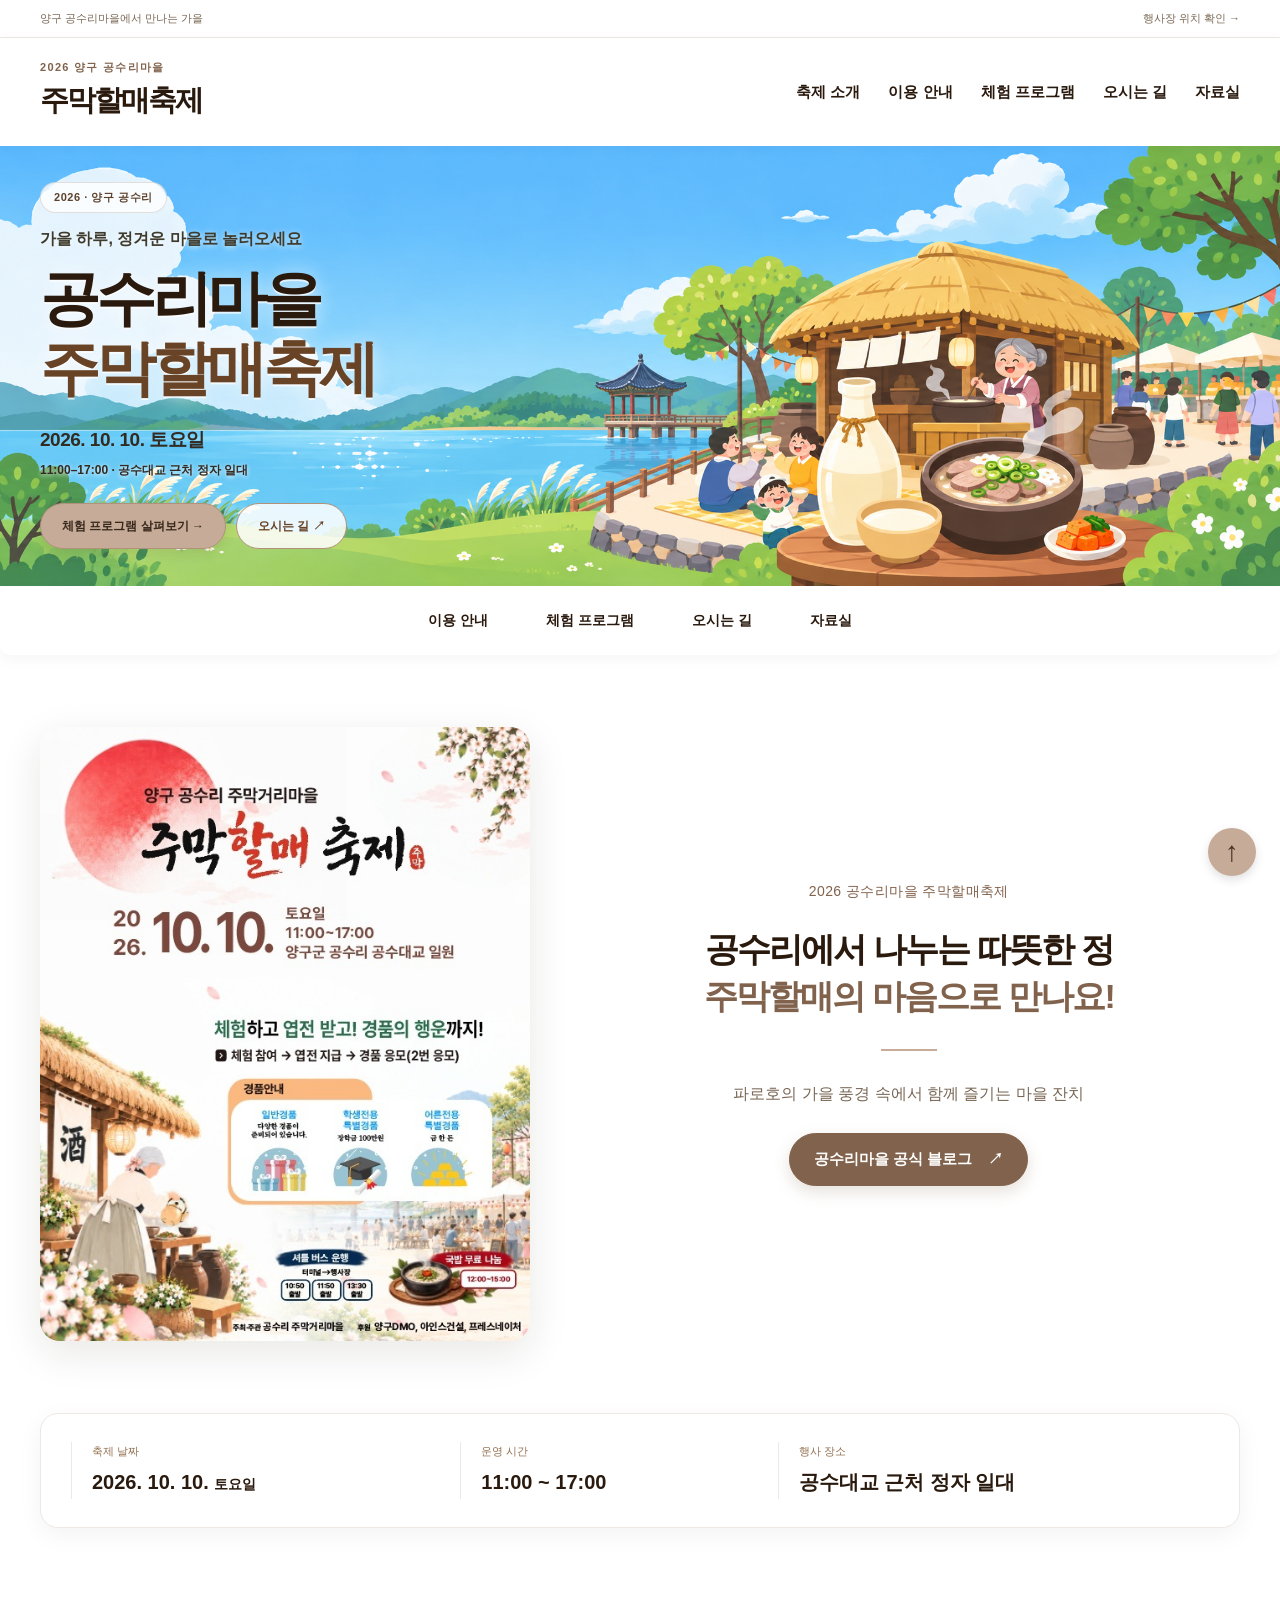
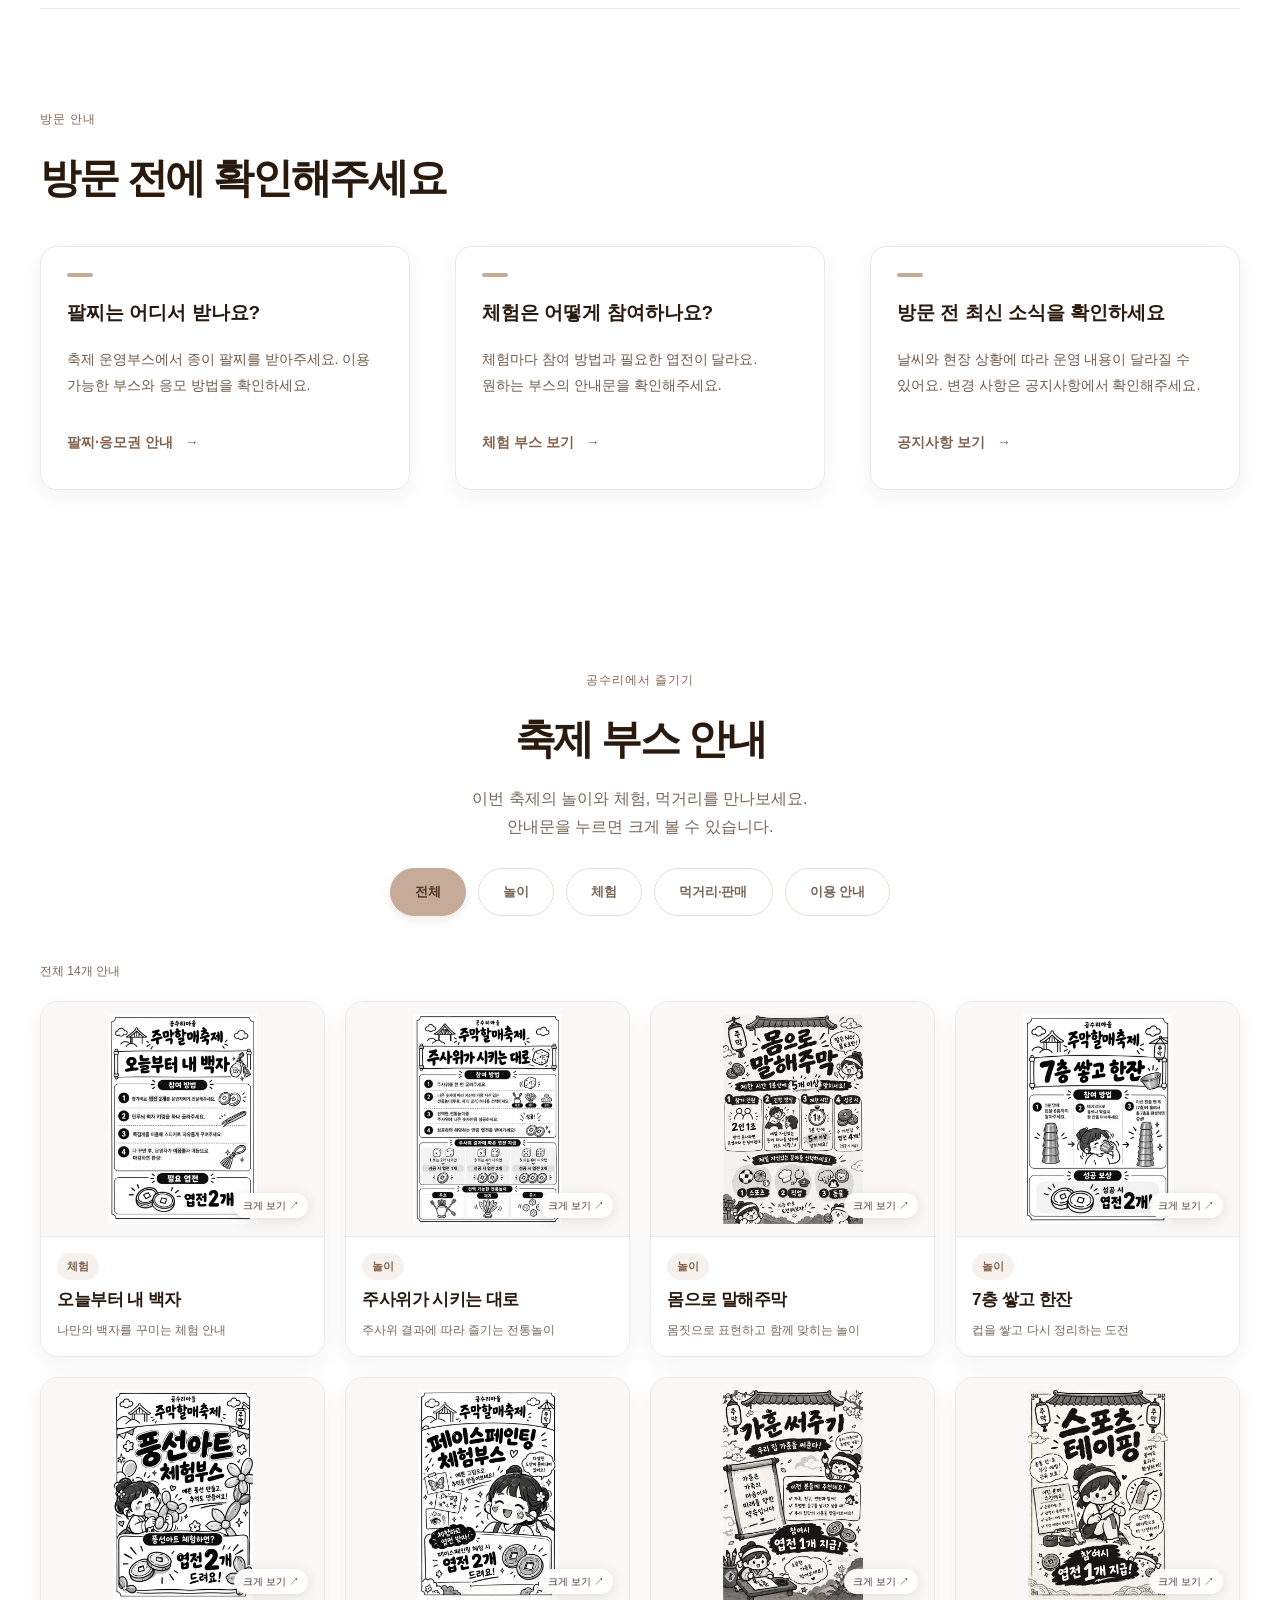
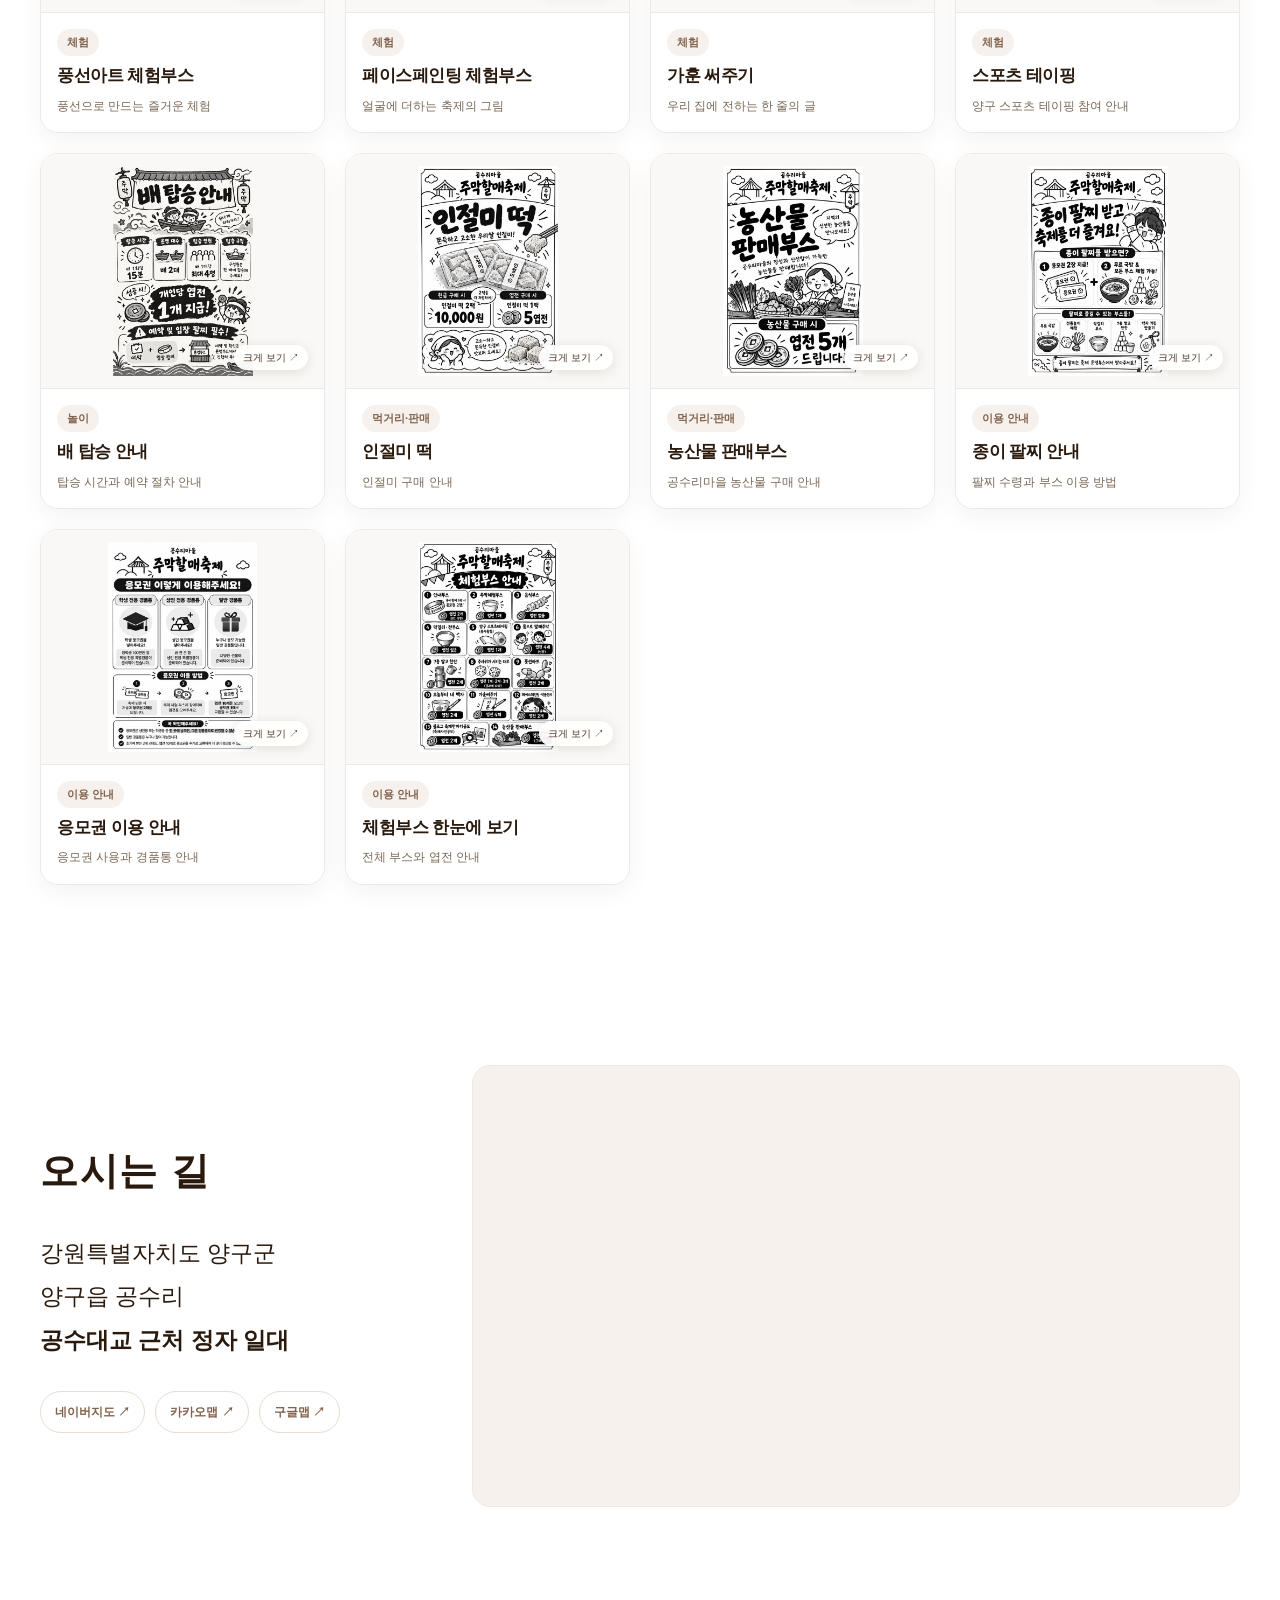
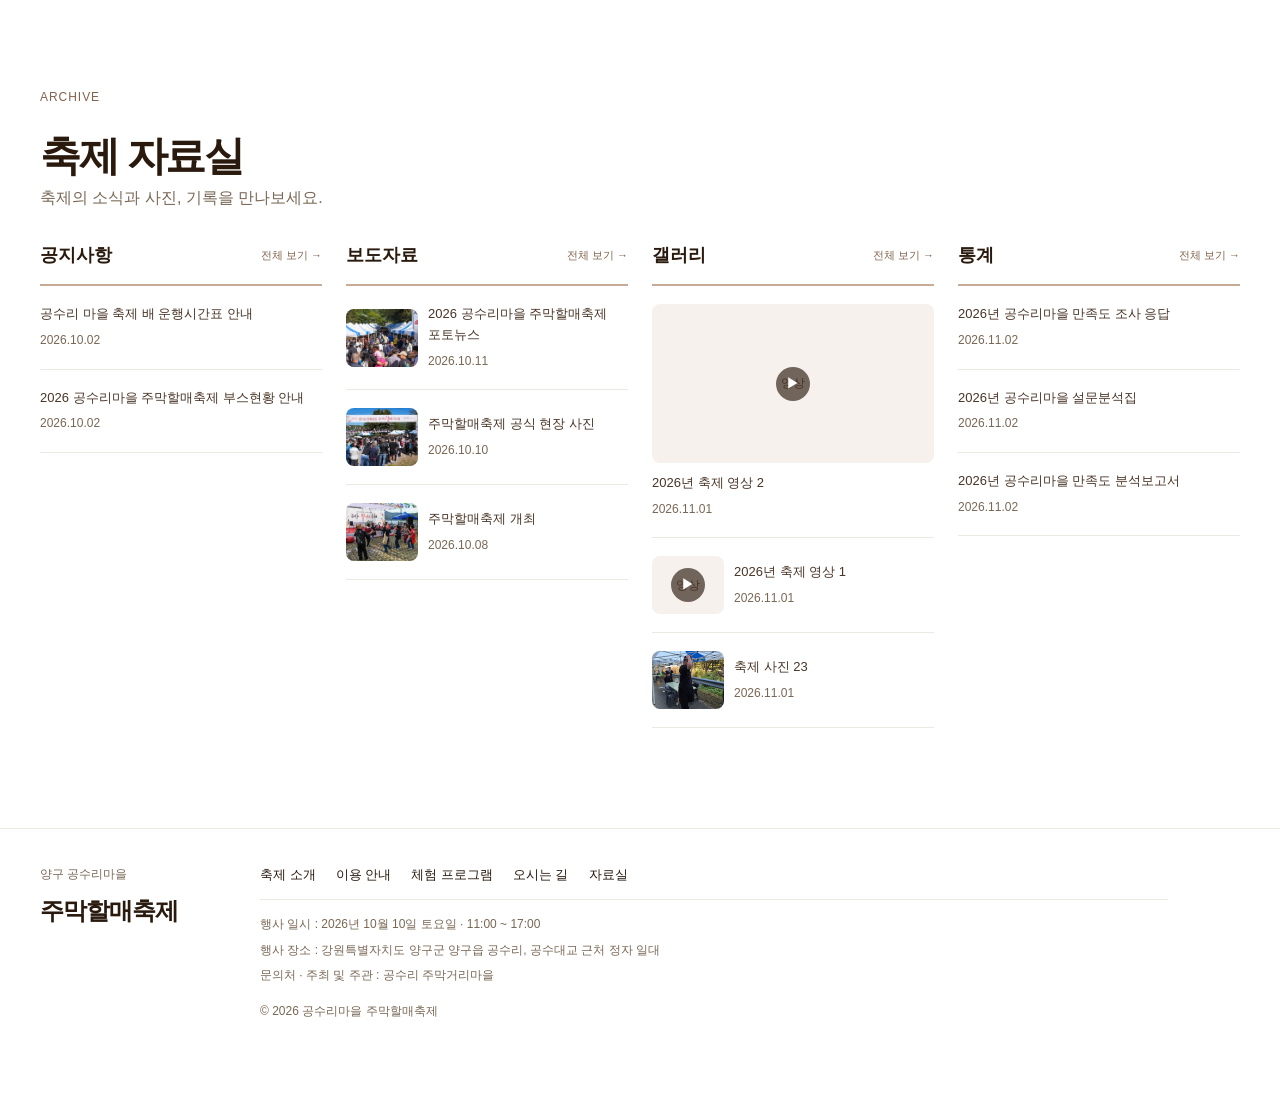
==== commit 38564efa: "Reorder header and quick links to guide before programs" ====
--- a/index.html
+++ b/index.html
@@ -179,8 +179,8 @@
             <a href="about.html#greeting">이장님의 말씀</a>
           </div>
         </details>
+        <a href="#guide">이용 안내</a>
         <a href="#programs">체험 프로그램</a>
-        <a href="#guide">이용 안내</a>
         <a href="#location">오시는 길</a>
         <details class="nav-dropdown">
           <summary data-section="resources">자료실</summary>
@@ -226,16 +226,16 @@
 
     <!-- 바로가기 -->
     <nav class="container quick-links" aria-label="방문객 바로가기">
+      <a href="#guide">
+        <span class="quick-number">방문 전</span>
+        <strong>이용 안내</strong>
+        <span>방문 전에 확인해주세요 →</span>
+      </a>
+
       <a href="#programs">
         <span class="quick-number">즐길거리</span>
         <strong>체험 프로그램</strong>
         <span>어떤 즐거움이 기다릴까요? →</span>
-      </a>
-
-      <a href="#guide">
-        <span class="quick-number">방문 전</span>
-        <strong>이용 안내</strong>
-        <span>방문 전에 확인해주세요 →</span>
       </a>
 
       <a href="#location">
@@ -462,8 +462,8 @@
       <div class="footer-content">
         <nav class="footer-links" aria-label="하단 메뉴">
           <a href="#about">축제 소개</a>
+          <a href="#guide">이용 안내</a>
           <a href="#programs">체험 프로그램</a>
-          <a href="#guide">이용 안내</a>
           <a href="#location">오시는 길</a>
           <a href="#resources">자료실</a>
         </nav>
